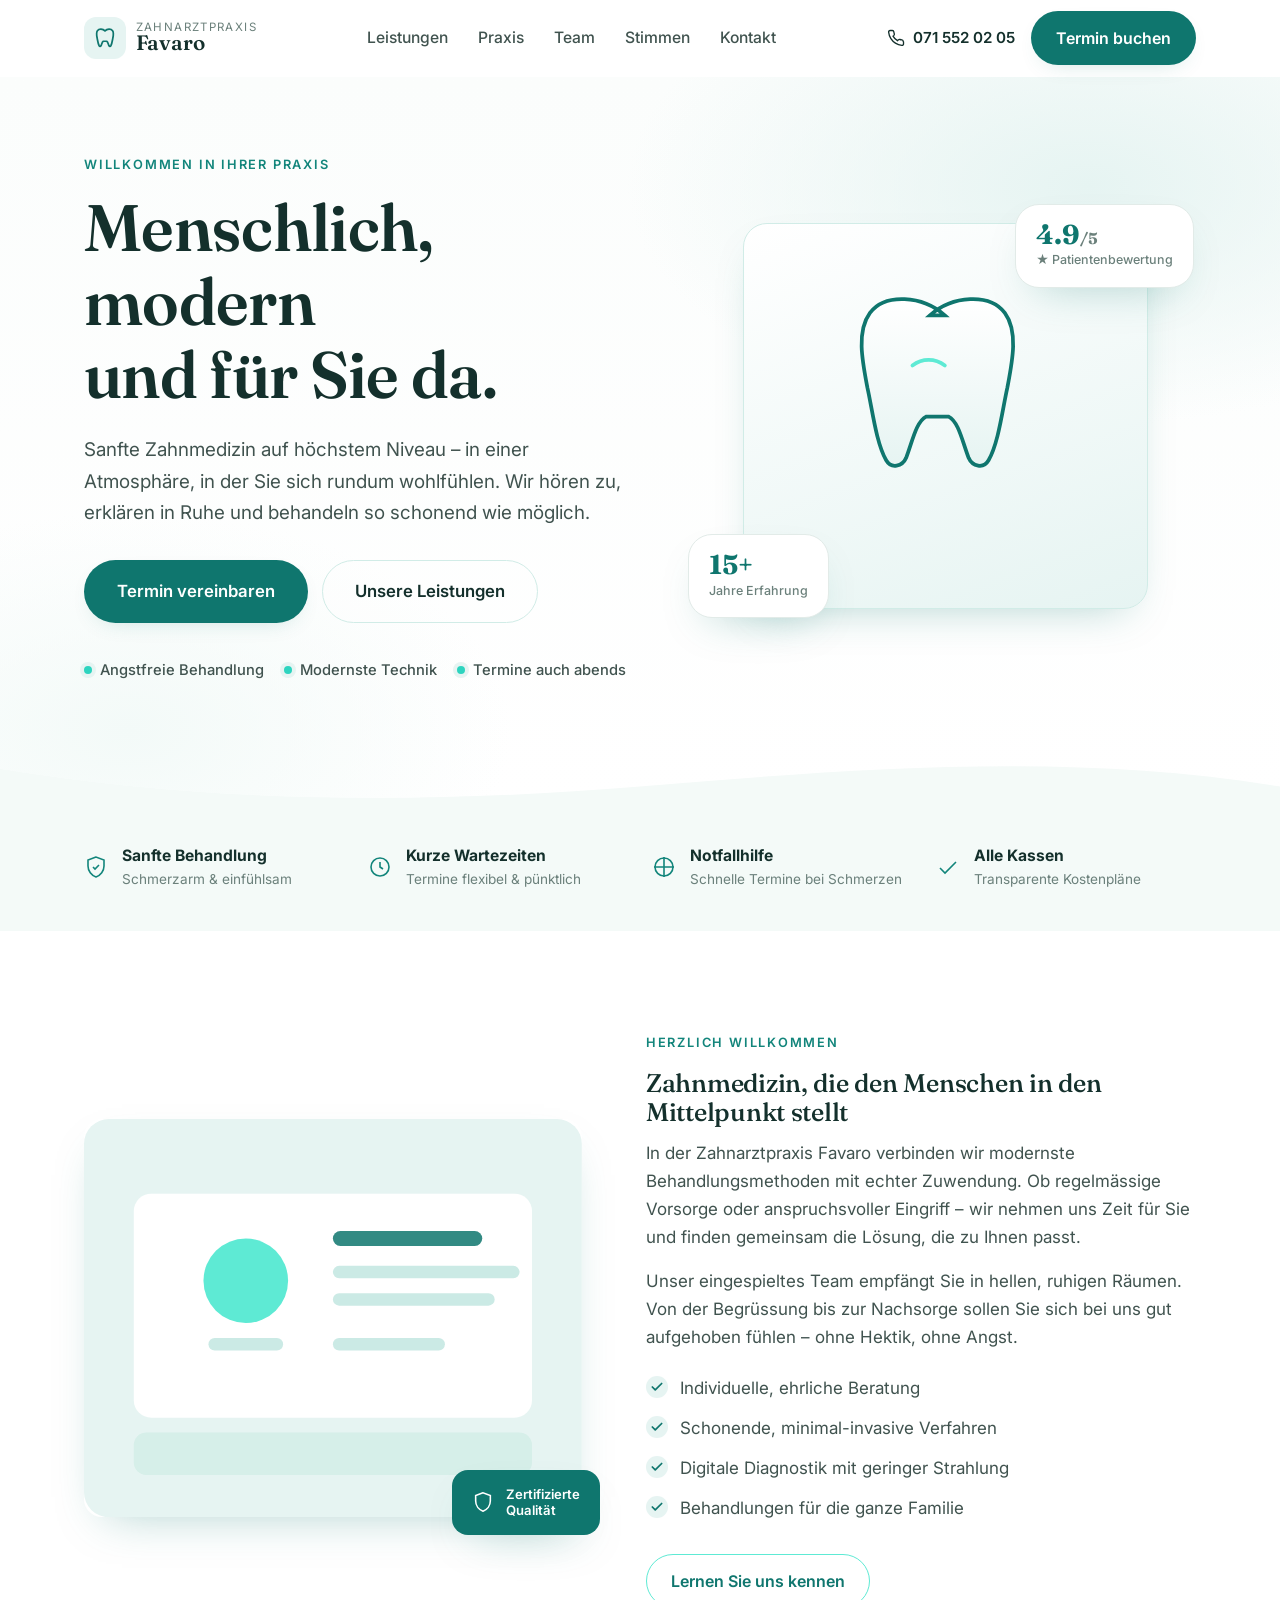
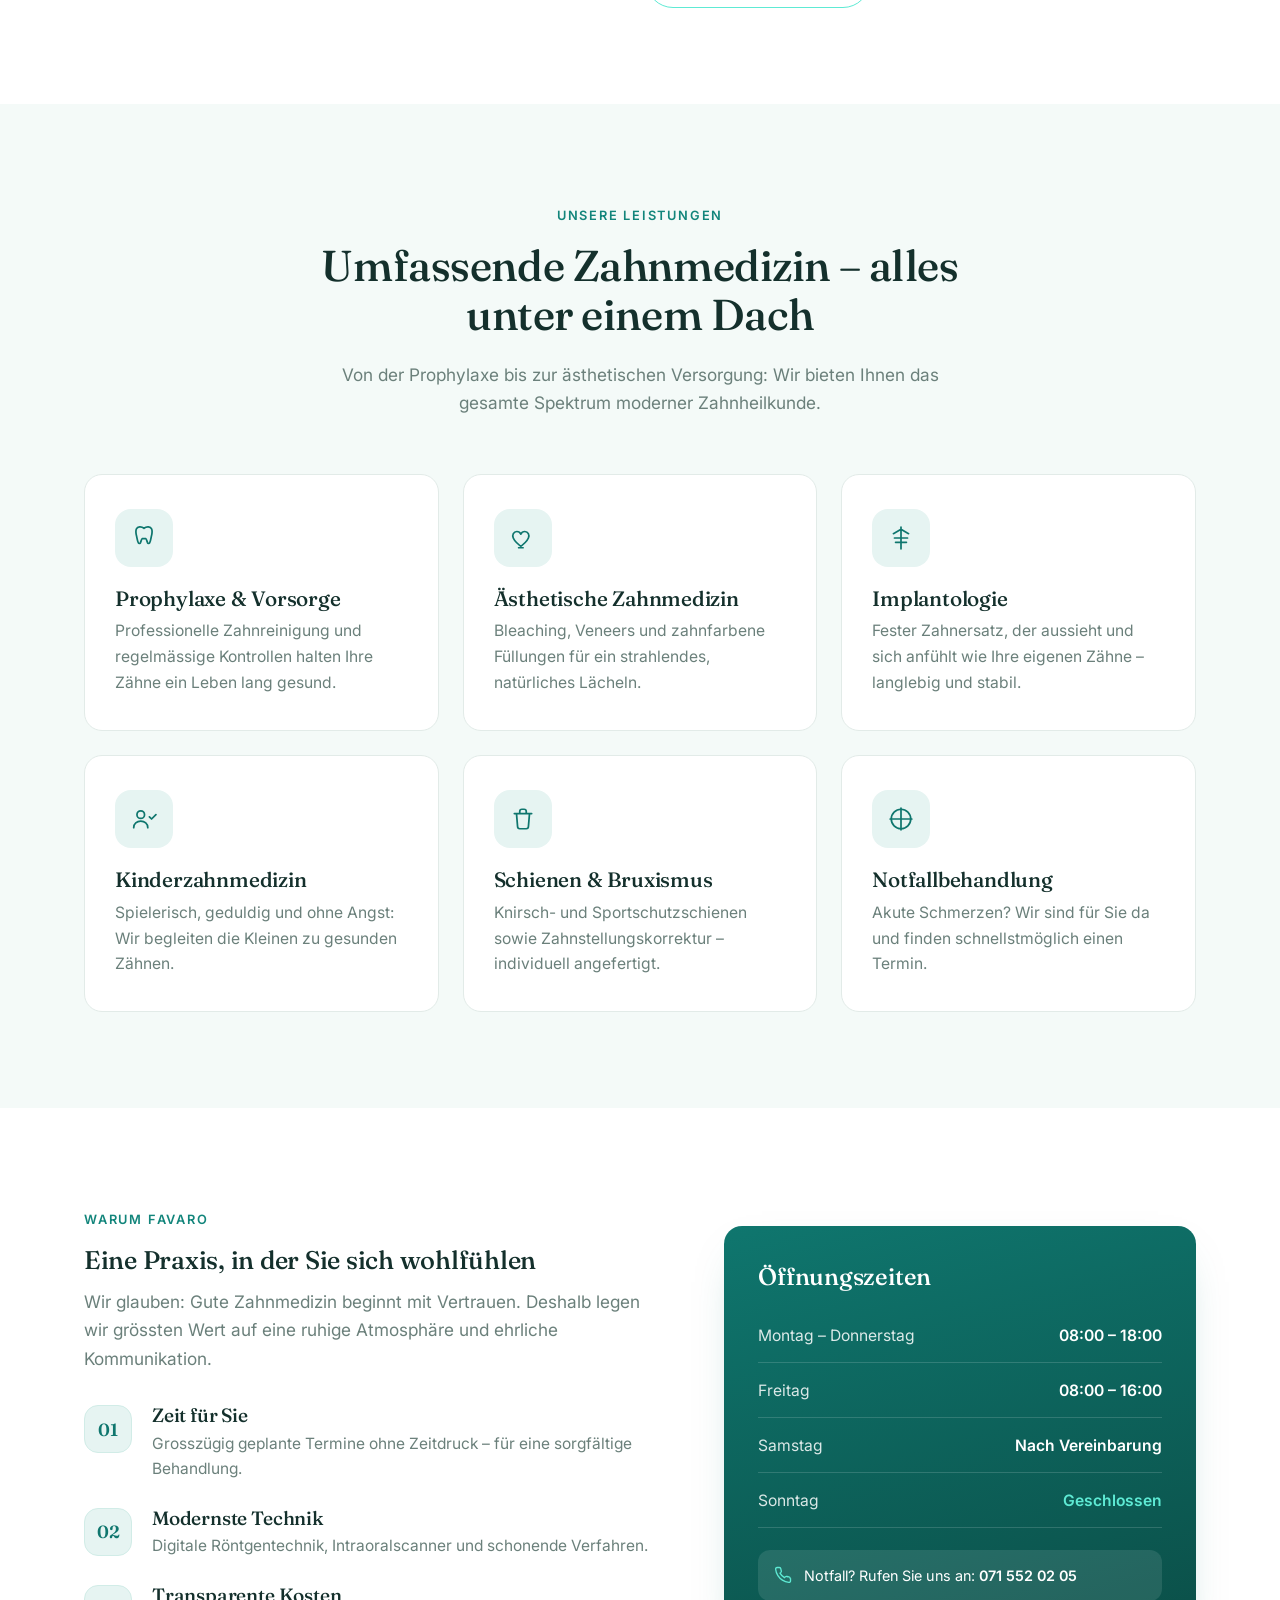
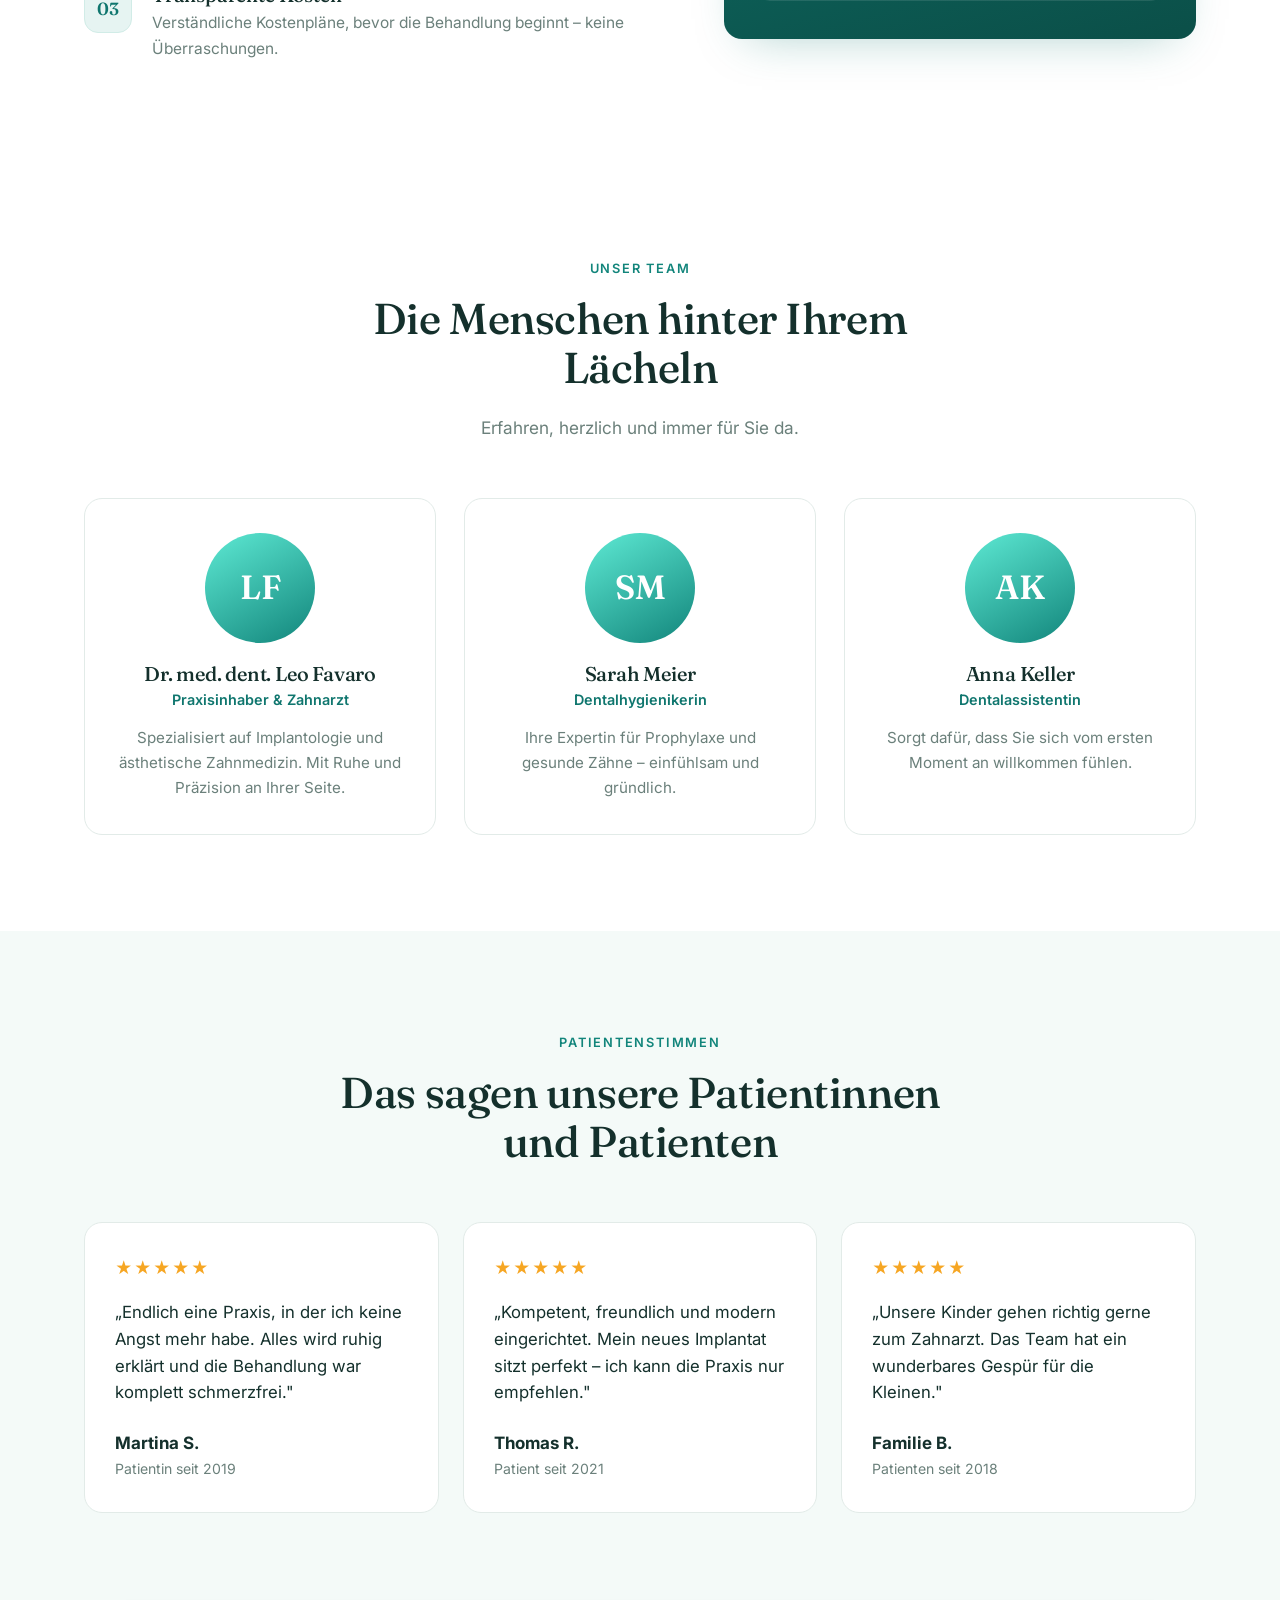
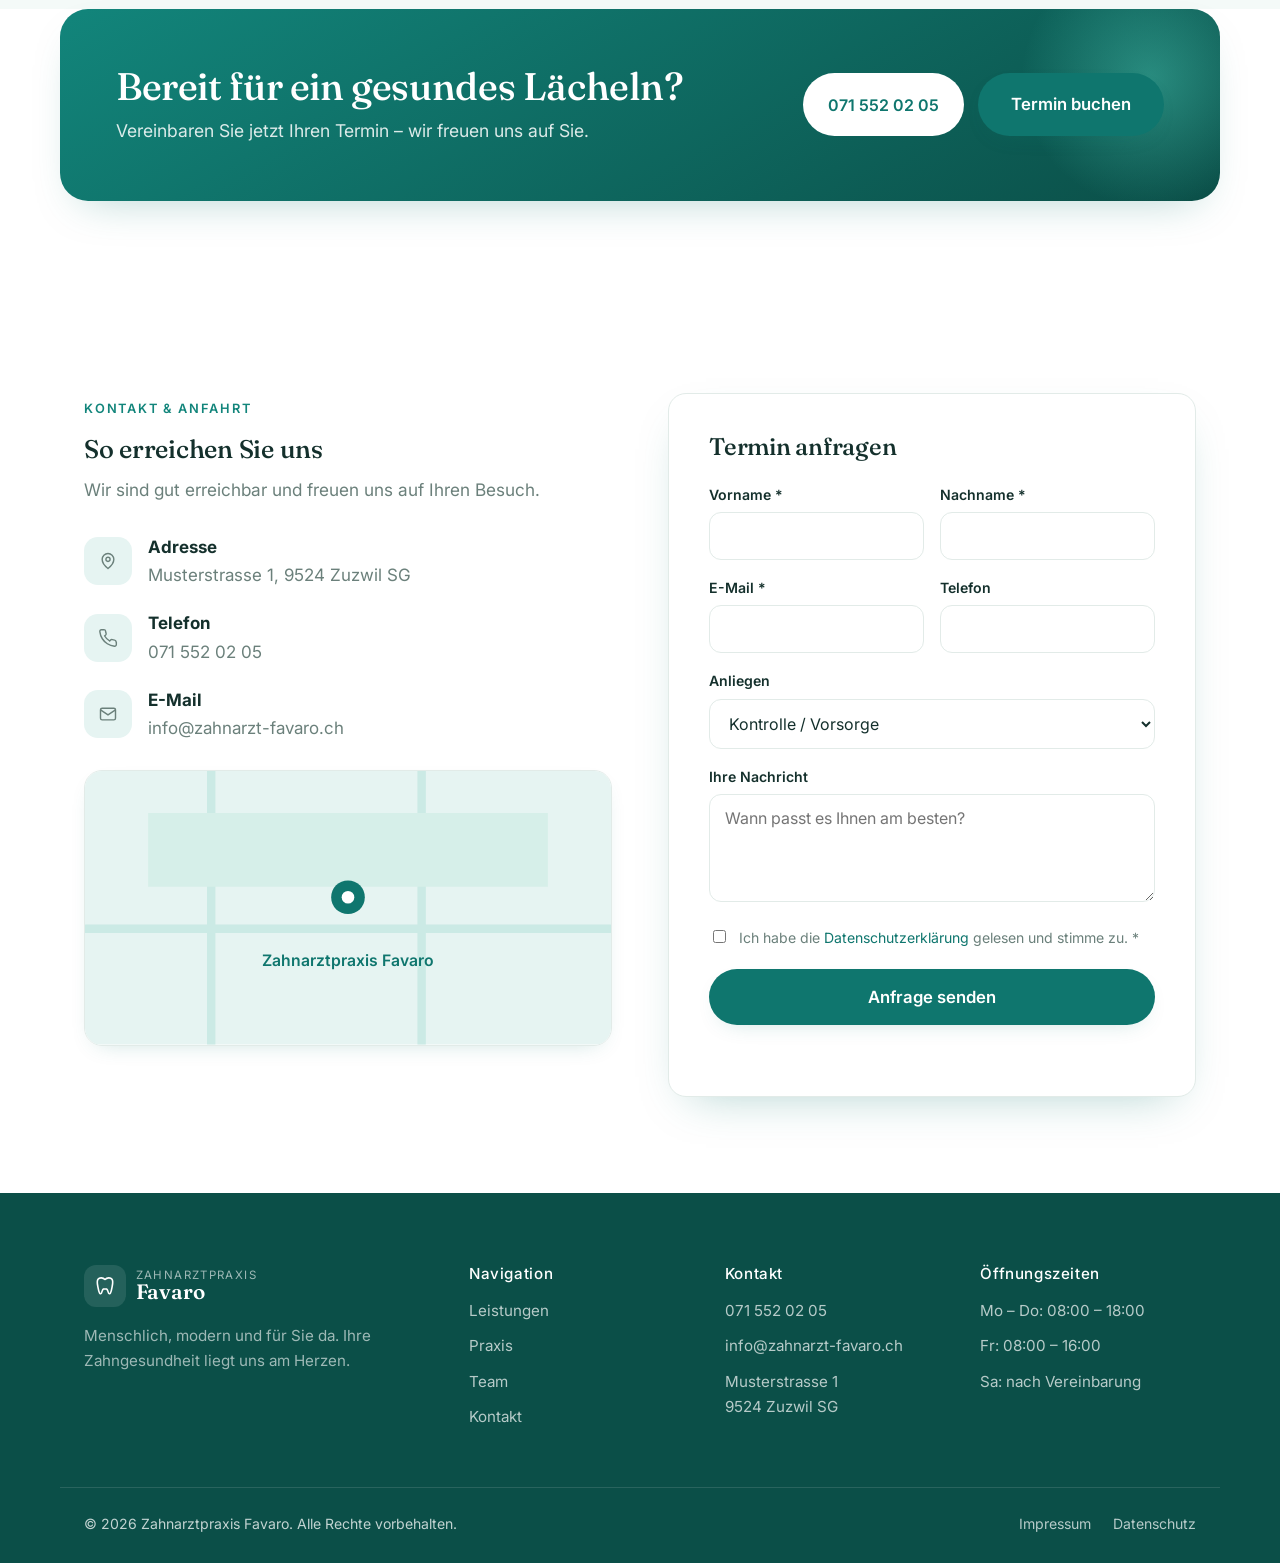
==== index.html @ a20911d4 "Add modern responsive dental practice website One-page site for Zahnarztpraxis Favaro with hero, ser" ====
<!DOCTYPE html>
<html lang="de">
<head>
  <meta charset="UTF-8" />
  <meta name="viewport" content="width=device-width, initial-scale=1.0" />
  <title>Zahnarztpraxis Favaro – Menschlich, modern, für Sie da</title>
  <meta name="description" content="Zahnarztpraxis Favaro: Sanfte Zahnmedizin auf höchstem Niveau. Prophylaxe, Ästhetik, Implantologie, Kinderzahnmedizin und Notfallversorgung in angenehmer Atmosphäre." />
  <meta name="theme-color" content="#0f766e" />

  <!-- Open Graph -->
  <meta property="og:title" content="Zahnarztpraxis Favaro" />
  <meta property="og:description" content="Menschlich, modern und für Sie da – Ihre Zahnarztpraxis." />
  <meta property="og:type" content="website" />

  <link rel="preconnect" href="https://fonts.googleapis.com" />
  <link rel="preconnect" href="https://fonts.gstatic.com" crossorigin />
  <link href="https://fonts.googleapis.com/css2?family=Fraunces:opsz,wght@9..144,400;9..144,500;9..144,600&family=Inter:wght@400;500;600;700&display=swap" rel="stylesheet" />

  <link rel="stylesheet" href="css/styles.css" />
  <link rel="icon" href="data:image/svg+xml,%3Csvg xmlns='http://www.w3.org/2000/svg' viewBox='0 0 32 32'%3E%3Ctext y='26' font-size='26'%3E%F0%9F%A6%B7%3C/text%3E%3C/svg%3E" />
</head>
<body>
  <!-- ===================== HEADER ===================== -->
  <header class="site-header" id="top">
    <div class="container header-inner">
      <a href="#top" class="logo" aria-label="Zahnarztpraxis Favaro Startseite">
        <span class="logo-mark" aria-hidden="true">
          <svg viewBox="0 0 24 24" width="26" height="26" fill="none" stroke="currentColor" stroke-width="1.6" stroke-linecap="round" stroke-linejoin="round">
            <path d="M12 5.5c-2-2-5.5-2.2-7-.2-1.3 1.8-.7 4.6-.2 7 .4 2 .8 5.2 1.8 6.9.5.8 1.5.6 1.9-.3.6-1.5.9-3.4 1.9-3.9h3.2c1 .5 1.3 2.4 1.9 3.9.4.9 1.4 1.1 1.9.3 1-1.7 1.4-4.9 1.8-6.9.5-2.4 1.1-5.2-.2-7-1.5-2-5-1.8-7 .2Z"/>
          </svg>
        </span>
        <span class="logo-text">Zahnarztpraxis<strong>Favaro</strong></span>
      </a>

      <nav class="main-nav" id="main-nav" aria-label="Hauptnavigation">
        <a href="#leistungen">Leistungen</a>
        <a href="#praxis">Praxis</a>
        <a href="#team">Team</a>
        <a href="#stimmen">Stimmen</a>
        <a href="#kontakt">Kontakt</a>
      </nav>

      <div class="header-cta">
        <a href="tel:+41715520205" class="phone-link" aria-label="Anrufen">
          <svg viewBox="0 0 24 24" width="18" height="18" fill="none" stroke="currentColor" stroke-width="1.8" stroke-linecap="round" stroke-linejoin="round"><path d="M22 16.9v3a2 2 0 0 1-2.2 2 19.8 19.8 0 0 1-8.6-3 19.5 19.5 0 0 1-6-6 19.8 19.8 0 0 1-3-8.6A2 2 0 0 1 4.1 2h3a2 2 0 0 1 2 1.7c.1.9.3 1.8.6 2.7a2 2 0 0 1-.5 2.1L8 9.6a16 16 0 0 0 6 6l1.1-1.1a2 2 0 0 1 2.1-.5c.9.3 1.8.5 2.7.6a2 2 0 0 1 1.7 2Z"/></svg>
          <span>071 552 02 05</span>
        </a>
        <a href="#kontakt" class="btn btn-primary">Termin buchen</a>
      </div>

      <button class="nav-toggle" id="nav-toggle" aria-label="Menü öffnen" aria-expanded="false" aria-controls="main-nav">
        <span></span><span></span><span></span>
      </button>
    </div>
  </header>

  <main>
    <!-- ===================== HERO ===================== -->
    <section class="hero">
      <div class="hero-bg" aria-hidden="true"></div>
      <div class="container hero-inner">
        <div class="hero-content">
          <span class="eyebrow">Willkommen in Ihrer Praxis</span>
          <h1>Menschlich, modern<br />und für Sie&nbsp;da.</h1>
          <p class="hero-lead">
            Sanfte Zahnmedizin auf höchstem Niveau – in einer Atmosphäre, in der
            Sie sich rundum wohlfühlen. Wir hören zu, erklären in Ruhe und
            behandeln so schonend wie möglich.
          </p>
          <div class="hero-actions">
            <a href="#kontakt" class="btn btn-primary btn-lg">Termin vereinbaren</a>
            <a href="#leistungen" class="btn btn-ghost btn-lg">Unsere Leistungen</a>
          </div>
          <ul class="hero-badges">
            <li><span class="dot"></span> Angstfreie Behandlung</li>
            <li><span class="dot"></span> Modernste Technik</li>
            <li><span class="dot"></span> Termine auch abends</li>
          </ul>
        </div>

        <div class="hero-visual" aria-hidden="true">
          <div class="hero-card hero-card-main">
            <div class="tooth-illustration">
              <svg viewBox="0 0 200 220" width="100%" height="100%">
                <defs>
                  <linearGradient id="toothGrad" x1="0" y1="0" x2="0" y2="1">
                    <stop offset="0%" stop-color="#ffffff"/>
                    <stop offset="100%" stop-color="#e6f4f2"/>
                  </linearGradient>
                </defs>
                <path fill="url(#toothGrad)" stroke="#0f766e" stroke-width="3" d="M100 30c-18-16-48-18-60-2-11 15-6 39-2 60 4 18 7 44 15 58 4 7 13 5 16-2 5-13 8-29 16-33h18c8 4 11 20 16 33 3 7 12 9 16 2 8-14 11-40 15-58 4-21 9-45-2-60-12-16-42-14-60 2Z"/>
                <path fill="none" stroke="#5eead4" stroke-width="3" stroke-linecap="round" d="M74 70c8-6 18-6 26 0"/>
              </svg>
            </div>
          </div>
          <div class="hero-card hero-stat hero-stat-1">
            <strong>4.9<span>/5</span></strong>
            <span class="hero-stat-label">★ Patientenbewertung</span>
          </div>
          <div class="hero-card hero-stat hero-stat-2">
            <strong>15+</strong>
            <span class="hero-stat-label">Jahre Erfahrung</span>
          </div>
        </div>
      </div>
      <div class="hero-wave" aria-hidden="true">
        <svg viewBox="0 0 1440 80" preserveAspectRatio="none"><path d="M0 40c240 40 480 40 720 20s480-40 720 0v40H0Z"/></svg>
      </div>
    </section>

    <!-- ===================== TRUST STRIP ===================== -->
    <section class="trust-strip" aria-label="Auf einen Blick">
      <div class="container trust-grid">
        <div class="trust-item">
          <svg viewBox="0 0 24 24" width="24" height="24" fill="none" stroke="currentColor" stroke-width="1.6"><path d="M12 2 4 5v6c0 5 3.4 9.4 8 11 4.6-1.6 8-6 8-11V5l-8-3Z"/><path d="m9 12 2 2 4-4"/></svg>
          <div><strong>Sanfte Behandlung</strong><span>Schmerzarm & einfühlsam</span></div>
        </div>
        <div class="trust-item">
          <svg viewBox="0 0 24 24" width="24" height="24" fill="none" stroke="currentColor" stroke-width="1.6"><circle cx="12" cy="12" r="9"/><path d="M12 7v5l3 2"/></svg>
          <div><strong>Kurze Wartezeiten</strong><span>Termine flexibel & pünktlich</span></div>
        </div>
        <div class="trust-item">
          <svg viewBox="0 0 24 24" width="24" height="24" fill="none" stroke="currentColor" stroke-width="1.6"><path d="M12 2v20M2 12h20"/><circle cx="12" cy="12" r="9"/></svg>
          <div><strong>Notfallhilfe</strong><span>Schnelle Termine bei Schmerzen</span></div>
        </div>
        <div class="trust-item">
          <svg viewBox="0 0 24 24" width="24" height="24" fill="none" stroke="currentColor" stroke-width="1.6"><path d="M20 7 9 18l-5-5"/></svg>
          <div><strong>Alle Kassen</strong><span>Transparente Kostenpläne</span></div>
        </div>
      </div>
    </section>

    <!-- ===================== ÜBER / WILLKOMMEN ===================== -->
    <section class="section about" id="ueber">
      <div class="container about-grid">
        <div class="about-visual reveal">
          <div class="about-photo">
            <svg viewBox="0 0 400 320" width="100%" height="100%" role="img" aria-label="Illustration Praxisraum">
              <rect width="400" height="320" rx="20" fill="#e6f4f2"/>
              <rect x="40" y="60" width="320" height="180" rx="14" fill="#ffffff"/>
              <circle cx="130" cy="130" r="34" fill="#5eead4"/>
              <rect x="100" y="176" width="60" height="10" rx="5" fill="#cbeae5"/>
              <rect x="200" y="90" width="120" height="12" rx="6" fill="#0f766e" opacity=".85"/>
              <rect x="200" y="118" width="150" height="10" rx="5" fill="#cbeae5"/>
              <rect x="200" y="140" width="130" height="10" rx="5" fill="#cbeae5"/>
              <rect x="200" y="176" width="90" height="10" rx="5" fill="#cbeae5"/>
              <rect x="40" y="252" width="320" height="34" rx="10" fill="#d6efe9"/>
            </svg>
          </div>
          <div class="about-badge">
            <svg viewBox="0 0 24 24" width="22" height="22" fill="none" stroke="currentColor" stroke-width="1.7"><path d="M12 2 4 5v6c0 5 3.4 9.4 8 11 4.6-1.6 8-6 8-11V5l-8-3Z"/></svg>
            <span>Zertifizierte<br />Qualität</span>
          </div>
        </div>
        <div class="about-text reveal">
          <span class="eyebrow">Herzlich willkommen</span>
          <h2>Zahnmedizin, die den Menschen in den Mittelpunkt stellt</h2>
          <p>
            In der Zahnarztpraxis Favaro verbinden wir modernste Behandlungsmethoden
            mit echter Zuwendung. Ob regelmässige Vorsorge oder anspruchsvoller
            Eingriff – wir nehmen uns Zeit für Sie und finden gemeinsam die
            Lösung, die zu Ihnen passt.
          </p>
          <p>
            Unser eingespieltes Team empfängt Sie in hellen, ruhigen Räumen. Von
            der Begrüssung bis zur Nachsorge sollen Sie sich bei uns gut
            aufgehoben fühlen – ohne Hektik, ohne Angst.
          </p>
          <ul class="check-list">
            <li>Individuelle, ehrliche Beratung</li>
            <li>Schonende, minimal-invasive Verfahren</li>
            <li>Digitale Diagnostik mit geringer Strahlung</li>
            <li>Behandlungen für die ganze Familie</li>
          </ul>
          <a href="#team" class="btn btn-outline">Lernen Sie uns kennen</a>
        </div>
      </div>
    </section>

    <!-- ===================== LEISTUNGEN ===================== -->
    <section class="section services" id="leistungen">
      <div class="container">
        <div class="section-head reveal">
          <span class="eyebrow">Unsere Leistungen</span>
          <h2>Umfassende Zahnmedizin – alles unter einem Dach</h2>
          <p class="section-sub">
            Von der Prophylaxe bis zur ästhetischen Versorgung: Wir bieten Ihnen
            das gesamte Spektrum moderner Zahnheilkunde.
          </p>
        </div>

        <div class="services-grid">
          <article class="service-card reveal">
            <span class="service-icon">
              <svg viewBox="0 0 24 24" width="26" height="26" fill="none" stroke="currentColor" stroke-width="1.6" stroke-linecap="round" stroke-linejoin="round"><path d="M12 3c-2.5-2-6-1.5-7 .5-1 2-.3 5 .2 7 .4 1.8.8 4.6 1.6 6 .5.9 1.6.6 2-.3.6-1.6.9-3.4 1.7-3.7h3c.8.3 1.1 2.1 1.7 3.7.4.9 1.5 1.2 2 .3.8-1.4 1.2-4.2 1.6-6 .5-2 1.2-5 .2-7-1-2-4.5-2.5-7-.5Z"/></svg>
            </span>
            <h3>Prophylaxe & Vorsorge</h3>
            <p>Professionelle Zahnreinigung und regelmässige Kontrollen halten Ihre Zähne ein Leben lang gesund.</p>
          </article>

          <article class="service-card reveal">
            <span class="service-icon">
              <svg viewBox="0 0 24 24" width="26" height="26" fill="none" stroke="currentColor" stroke-width="1.6" stroke-linecap="round" stroke-linejoin="round"><path d="M12 21s-7-4.5-9-9c-1.2-2.7.3-6 3.3-6 2 0 3.2 1.3 3.7 2.5.5-1.2 1.7-2.5 3.7-2.5 3 0 4.5 3.3 3.3 6-2 4.5-9 9-9 9Z"/></svg>
            </span>
            <h3>Ästhetische Zahnmedizin</h3>
            <p>Bleaching, Veneers und zahnfarbene Füllungen für ein strahlendes, natürliches Lächeln.</p>
          </article>

          <article class="service-card reveal">
            <span class="service-icon">
              <svg viewBox="0 0 24 24" width="26" height="26" fill="none" stroke="currentColor" stroke-width="1.6" stroke-linecap="round" stroke-linejoin="round"><path d="M12 2v20M5 8l7-4 7 4M6 12h12M7 16h10"/></svg>
            </span>
            <h3>Implantologie</h3>
            <p>Fester Zahnersatz, der aussieht und sich anfühlt wie Ihre eigenen Zähne – langlebig und stabil.</p>
          </article>

          <article class="service-card reveal">
            <span class="service-icon">
              <svg viewBox="0 0 24 24" width="26" height="26" fill="none" stroke="currentColor" stroke-width="1.6" stroke-linecap="round" stroke-linejoin="round"><circle cx="9" cy="8" r="3.5"/><path d="M2.5 20c0-3.6 2.9-6 6.5-6s6.5 2.4 6.5 6M17 10l2 2 4-4"/></svg>
            </span>
            <h3>Kinderzahnmedizin</h3>
            <p>Spielerisch, geduldig und ohne Angst: Wir begleiten die Kleinen zu gesunden Zähnen.</p>
          </article>

          <article class="service-card reveal">
            <span class="service-icon">
              <svg viewBox="0 0 24 24" width="26" height="26" fill="none" stroke="currentColor" stroke-width="1.6" stroke-linecap="round" stroke-linejoin="round"><path d="M4 7h16M6 7l1 12a2 2 0 0 0 2 2h6a2 2 0 0 0 2-2l1-12M9 7V5a2 2 0 0 1 2-2h2a2 2 0 0 1 2 2v2"/></svg>
            </span>
            <h3>Schienen & Bruxismus</h3>
            <p>Knirsch- und Sportschutzschienen sowie Zahnstellungskorrektur – individuell angefertigt.</p>
          </article>

          <article class="service-card reveal">
            <span class="service-icon">
              <svg viewBox="0 0 24 24" width="26" height="26" fill="none" stroke="currentColor" stroke-width="1.6" stroke-linecap="round" stroke-linejoin="round"><path d="M12 2v20M2 12h20"/><circle cx="12" cy="12" r="9"/></svg>
            </span>
            <h3>Notfallbehandlung</h3>
            <p>Akute Schmerzen? Wir sind für Sie da und finden schnellstmöglich einen Termin.</p>
          </article>
        </div>
      </div>
    </section>

    <!-- ===================== PRAXIS / WARUM WIR ===================== -->
    <section class="section why" id="praxis">
      <div class="container why-grid">
        <div class="why-text reveal">
          <span class="eyebrow">Warum Favaro</span>
          <h2>Eine Praxis, in der Sie sich wohlfühlen</h2>
          <p class="section-sub">
            Wir glauben: Gute Zahnmedizin beginnt mit Vertrauen. Deshalb legen wir
            grössten Wert auf eine ruhige Atmosphäre und ehrliche Kommunikation.
          </p>

          <div class="feature-list">
            <div class="feature">
              <span class="feature-num">01</span>
              <div>
                <h3>Zeit für Sie</h3>
                <p>Grosszügig geplante Termine ohne Zeitdruck – für eine sorgfältige Behandlung.</p>
              </div>
            </div>
            <div class="feature">
              <span class="feature-num">02</span>
              <div>
                <h3>Modernste Technik</h3>
                <p>Digitale Röntgentechnik, Intraoralscanner und schonende Verfahren.</p>
              </div>
            </div>
            <div class="feature">
              <span class="feature-num">03</span>
              <div>
                <h3>Transparente Kosten</h3>
                <p>Verständliche Kostenpläne, bevor die Behandlung beginnt – keine Überraschungen.</p>
              </div>
            </div>
          </div>
        </div>

        <div class="why-visual reveal">
          <div class="hours-card">
            <h3>Öffnungszeiten</h3>
            <ul class="hours-list">
              <li><span>Montag – Donnerstag</span><span>08:00 – 18:00</span></li>
              <li><span>Freitag</span><span>08:00 – 16:00</span></li>
              <li><span>Samstag</span><span>Nach Vereinbarung</span></li>
              <li class="closed"><span>Sonntag</span><span>Geschlossen</span></li>
            </ul>
            <div class="hours-note">
              <svg viewBox="0 0 24 24" width="18" height="18" fill="none" stroke="currentColor" stroke-width="1.8"><path d="M22 16.9v3a2 2 0 0 1-2.2 2 19.8 19.8 0 0 1-8.6-3 19.5 19.5 0 0 1-6-6 19.8 19.8 0 0 1-3-8.6A2 2 0 0 1 4.1 2h3a2 2 0 0 1 2 1.7c.1.9.3 1.8.6 2.7a2 2 0 0 1-.5 2.1L8 9.6a16 16 0 0 0 6 6l1.1-1.1a2 2 0 0 1 2.1-.5c.9.3 1.8.5 2.7.6a2 2 0 0 1 1.7 2Z"/></svg>
              <span>Notfall? Rufen Sie uns an: <a href="tel:+41715520205">071 552 02 05</a></span>
            </div>
          </div>
        </div>
      </div>
    </section>

    <!-- ===================== TEAM ===================== -->
    <section class="section team" id="team">
      <div class="container">
        <div class="section-head reveal">
          <span class="eyebrow">Unser Team</span>
          <h2>Die Menschen hinter Ihrem Lächeln</h2>
          <p class="section-sub">Erfahren, herzlich und immer für Sie da.</p>
        </div>

        <div class="team-grid">
          <article class="team-card reveal">
            <div class="team-avatar" data-initials="LF"></div>
            <h3>Dr. med. dent. Leo Favaro</h3>
            <span class="team-role">Praxisinhaber &amp; Zahnarzt</span>
            <p>Spezialisiert auf Implantologie und ästhetische Zahnmedizin. Mit Ruhe und Präzision an Ihrer Seite.</p>
          </article>
          <article class="team-card reveal">
            <div class="team-avatar" data-initials="SM"></div>
            <h3>Sarah Meier</h3>
            <span class="team-role">Dentalhygienikerin</span>
            <p>Ihre Expertin für Prophylaxe und gesunde Zähne – einfühlsam und gründlich.</p>
          </article>
          <article class="team-card reveal">
            <div class="team-avatar" data-initials="AK"></div>
            <h3>Anna Keller</h3>
            <span class="team-role">Dentalassistentin</span>
            <p>Sorgt dafür, dass Sie sich vom ersten Moment an willkommen fühlen.</p>
          </article>
        </div>
      </div>
    </section>

    <!-- ===================== TESTIMONIALS ===================== -->
    <section class="section testimonials" id="stimmen">
      <div class="container">
        <div class="section-head reveal">
          <span class="eyebrow">Patientenstimmen</span>
          <h2>Das sagen unsere Patientinnen und Patienten</h2>
        </div>

        <div class="testimonial-grid">
          <figure class="testimonial reveal">
            <div class="stars" aria-label="5 von 5 Sternen">★★★★★</div>
            <blockquote>„Endlich eine Praxis, in der ich keine Angst mehr habe. Alles wird ruhig erklärt und die Behandlung war komplett schmerzfrei."</blockquote>
            <figcaption><strong>Martina S.</strong><span>Patientin seit 2019</span></figcaption>
          </figure>
          <figure class="testimonial reveal">
            <div class="stars" aria-label="5 von 5 Sternen">★★★★★</div>
            <blockquote>„Kompetent, freundlich und modern eingerichtet. Mein neues Implantat sitzt perfekt – ich kann die Praxis nur empfehlen."</blockquote>
            <figcaption><strong>Thomas R.</strong><span>Patient seit 2021</span></figcaption>
          </figure>
          <figure class="testimonial reveal">
            <div class="stars" aria-label="5 von 5 Sternen">★★★★★</div>
            <blockquote>„Unsere Kinder gehen richtig gerne zum Zahnarzt. Das Team hat ein wunderbares Gespür für die Kleinen."</blockquote>
            <figcaption><strong>Familie B.</strong><span>Patienten seit 2018</span></figcaption>
          </figure>
        </div>
      </div>
    </section>

    <!-- ===================== CTA BANNER ===================== -->
    <section class="cta-banner">
      <div class="container cta-inner reveal">
        <div>
          <h2>Bereit für ein gesundes Lächeln?</h2>
          <p>Vereinbaren Sie jetzt Ihren Termin – wir freuen uns auf Sie.</p>
        </div>
        <div class="cta-actions">
          <a href="tel:+41715520205" class="btn btn-white">071 552 02 05</a>
          <a href="#kontakt" class="btn btn-primary btn-lg">Termin buchen</a>
        </div>
      </div>
    </section>

    <!-- ===================== KONTAKT ===================== -->
    <section class="section contact" id="kontakt">
      <div class="container contact-grid">
        <div class="contact-info reveal">
          <span class="eyebrow">Kontakt & Anfahrt</span>
          <h2>So erreichen Sie uns</h2>
          <p class="section-sub">Wir sind gut erreichbar und freuen uns auf Ihren Besuch.</p>

          <ul class="contact-list">
            <li>
              <span class="contact-ic"><svg viewBox="0 0 24 24" width="20" height="20" fill="none" stroke="currentColor" stroke-width="1.7"><path d="M12 21s-7-5.2-7-11a7 7 0 0 1 14 0c0 5.8-7 11-7 11Z"/><circle cx="12" cy="10" r="2.5"/></svg></span>
              <div><strong>Adresse</strong><span>Musterstrasse 1, 9524 Zuzwil SG</span></div>
            </li>
            <li>
              <span class="contact-ic"><svg viewBox="0 0 24 24" width="20" height="20" fill="none" stroke="currentColor" stroke-width="1.7"><path d="M22 16.9v3a2 2 0 0 1-2.2 2 19.8 19.8 0 0 1-8.6-3 19.5 19.5 0 0 1-6-6 19.8 19.8 0 0 1-3-8.6A2 2 0 0 1 4.1 2h3a2 2 0 0 1 2 1.7c.1.9.3 1.8.6 2.7a2 2 0 0 1-.5 2.1L8 9.6a16 16 0 0 0 6 6l1.1-1.1a2 2 0 0 1 2.1-.5c.9.3 1.8.5 2.7.6a2 2 0 0 1 1.7 2Z"/></svg></span>
              <div><strong>Telefon</strong><span><a href="tel:+41715520205">071 552 02 05</a></span></div>
            </li>
            <li>
              <span class="contact-ic"><svg viewBox="0 0 24 24" width="20" height="20" fill="none" stroke="currentColor" stroke-width="1.7"><rect x="3" y="5" width="18" height="14" rx="2"/><path d="m3 7 9 6 9-6"/></svg></span>
              <div><strong>E-Mail</strong><span><a href="mailto:info@zahnarzt-favaro.ch">info@zahnarzt-favaro.ch</a></span></div>
            </li>
          </ul>

          <div class="map-embed" aria-hidden="true">
            <svg viewBox="0 0 500 260" width="100%" height="100%">
              <rect width="500" height="260" fill="#e6f4f2"/>
              <path d="M0 150h500M120 0v260M320 0v260" stroke="#cbeae5" stroke-width="8"/>
              <path d="M60 40h380v70H60Z" fill="#d6efe9"/>
              <circle cx="250" cy="120" r="16" fill="#0f766e"/>
              <circle cx="250" cy="120" r="6" fill="#fff"/>
              <text x="250" y="185" text-anchor="middle" fill="#0f766e" font-family="Inter, sans-serif" font-size="15" font-weight="600">Zahnarztpraxis Favaro</text>
            </svg>
          </div>
        </div>

        <div class="contact-form-wrap reveal">
          <form class="contact-form" id="contact-form" novalidate>
            <h3>Termin anfragen</h3>
            <div class="form-row">
              <label>
                <span>Vorname *</span>
                <input type="text" name="vorname" required autocomplete="given-name" />
              </label>
              <label>
                <span>Nachname *</span>
                <input type="text" name="nachname" required autocomplete="family-name" />
              </label>
            </div>
            <div class="form-row">
              <label>
                <span>E-Mail *</span>
                <input type="email" name="email" required autocomplete="email" />
              </label>
              <label>
                <span>Telefon</span>
                <input type="tel" name="telefon" autocomplete="tel" />
              </label>
            </div>
            <label>
              <span>Anliegen</span>
              <select name="anliegen">
                <option>Kontrolle / Vorsorge</option>
                <option>Professionelle Zahnreinigung</option>
                <option>Schmerzen / Notfall</option>
                <option>Ästhetik / Bleaching</option>
                <option>Implantat / Zahnersatz</option>
                <option>Sonstiges</option>
              </select>
            </label>
            <label>
              <span>Ihre Nachricht</span>
              <textarea name="nachricht" rows="4" placeholder="Wann passt es Ihnen am besten?"></textarea>
            </label>
            <label class="checkbox">
              <input type="checkbox" name="datenschutz" required />
              <span>Ich habe die <a href="#datenschutz">Datenschutzerklärung</a> gelesen und stimme zu. *</span>
            </label>
            <button type="submit" class="btn btn-primary btn-lg btn-block">Anfrage senden</button>
            <p class="form-status" id="form-status" role="status" aria-live="polite"></p>
          </form>
        </div>
      </div>
    </section>
  </main>

  <!-- ===================== FOOTER ===================== -->
  <footer class="site-footer" id="datenschutz">
    <div class="container footer-grid">
      <div class="footer-brand">
        <a href="#top" class="logo logo-light">
          <span class="logo-mark" aria-hidden="true">
            <svg viewBox="0 0 24 24" width="24" height="24" fill="none" stroke="currentColor" stroke-width="1.6" stroke-linecap="round" stroke-linejoin="round"><path d="M12 5.5c-2-2-5.5-2.2-7-.2-1.3 1.8-.7 4.6-.2 7 .4 2 .8 5.2 1.8 6.9.5.8 1.5.6 1.9-.3.6-1.5.9-3.4 1.9-3.9h3.2c1 .5 1.3 2.4 1.9 3.9.4.9 1.4 1.1 1.9.3 1-1.7 1.4-4.9 1.8-6.9.5-2.4 1.1-5.2-.2-7-1.5-2-5-1.8-7 .2Z"/></svg>
          </span>
          <span class="logo-text">Zahnarztpraxis<strong>Favaro</strong></span>
        </a>
        <p>Menschlich, modern und für Sie da. Ihre Zahngesundheit liegt uns am Herzen.</p>
      </div>

      <div class="footer-col">
        <h4>Navigation</h4>
        <a href="#leistungen">Leistungen</a>
        <a href="#praxis">Praxis</a>
        <a href="#team">Team</a>
        <a href="#kontakt">Kontakt</a>
      </div>

      <div class="footer-col">
        <h4>Kontakt</h4>
        <a href="tel:+41715520205">071 552 02 05</a>
        <a href="mailto:info@zahnarzt-favaro.ch">info@zahnarzt-favaro.ch</a>
        <span>Musterstrasse 1<br />9524 Zuzwil SG</span>
      </div>

      <div class="footer-col">
        <h4>Öffnungszeiten</h4>
        <span>Mo – Do: 08:00 – 18:00</span>
        <span>Fr: 08:00 – 16:00</span>
        <span>Sa: nach Vereinbarung</span>
      </div>
    </div>
    <div class="container footer-bottom">
      <span>© <span id="year"></span> Zahnarztpraxis Favaro. Alle Rechte vorbehalten.</span>
      <div class="footer-legal">
        <a href="#impressum">Impressum</a>
        <a href="#datenschutz">Datenschutz</a>
      </div>
    </div>
  </footer>

  <a href="#kontakt" class="fab" aria-label="Termin buchen">
    <svg viewBox="0 0 24 24" width="20" height="20" fill="none" stroke="currentColor" stroke-width="1.9" stroke-linecap="round" stroke-linejoin="round"><rect x="3" y="4" width="18" height="18" rx="2"/><path d="M16 2v4M8 2v4M3 10h18M12 14v4M10 16h4"/></svg>
    <span>Termin</span>
  </a>

  <script src="js/main.js"></script>
</body>
</html>
---- css/styles.css ----
/* ============================================================
   Zahnarztpraxis Favaro – Stylesheet
   Ruhige, moderne Zahnarzt-Ästhetik (Teal / Warm)
   ============================================================ */

:root {
  /* Farben */
  --teal-900: #0b4f48;
  --teal-700: #0f766e;
  --teal-600: #12857b;
  --teal-400: #2dd4bf;
  --teal-300: #5eead4;
  --teal-50:  #e6f4f2;
  --teal-100: #d1ece7;

  --sand:     #f6f3ee;
  --amber:    #f6a623;

  --ink:      #14302c;
  --body:     #40534f;
  --muted:    #6b807b;
  --line:     #e2ebe8;

  --white:    #ffffff;
  --bg:       #ffffff;
  --bg-soft:  #f4faf8;

  /* Typografie */
  --font-head: "Fraunces", Georgia, "Times New Roman", serif;
  --font-body: "Inter", system-ui, -apple-system, "Segoe UI", sans-serif;

  /* Sonstiges */
  --radius:   18px;
  --radius-sm: 12px;
  --shadow:   0 18px 45px -22px rgba(15, 118, 110, .35);
  --shadow-sm: 0 8px 24px -14px rgba(15, 118, 110, .3);
  --maxw:     1160px;
  --ease:     cubic-bezier(.4, 0, .2, 1);
}

/* ---------- Reset / Base ---------- */
* { box-sizing: border-box; }
html { scroll-behavior: smooth; -webkit-text-size-adjust: 100%; }
body {
  margin: 0;
  font-family: var(--font-body);
  color: var(--body);
  background: var(--bg);
  line-height: 1.65;
  font-size: 17px;
  -webkit-font-smoothing: antialiased;
}
img, svg { display: block; max-width: 100%; }
a { color: var(--teal-700); text-decoration: none; }
a:hover { text-decoration: underline; }
h1, h2, h3, h4 {
  font-family: var(--font-head);
  color: var(--ink);
  line-height: 1.12;
  font-weight: 500;
  margin: 0 0 .5em;
  letter-spacing: -.01em;
}
p { margin: 0 0 1rem; }
ul { margin: 0; padding: 0; list-style: none; }

.container { width: 100%; max-width: var(--maxw); margin-inline: auto; padding-inline: 24px; }

.section { padding: 96px 0; }
.eyebrow {
  display: inline-block;
  font-family: var(--font-body);
  font-weight: 600;
  font-size: .8rem;
  letter-spacing: .14em;
  text-transform: uppercase;
  color: var(--teal-600);
  margin-bottom: 1rem;
}
.section-head { max-width: 640px; margin: 0 auto 56px; text-align: center; }
.section-head h2 { font-size: clamp(1.9rem, 4vw, 2.7rem); }
.section-sub { color: var(--muted); font-size: 1.08rem; }

/* ---------- Buttons ---------- */
.btn {
  display: inline-flex; align-items: center; justify-content: center; gap: .5em;
  font-family: var(--font-body); font-weight: 600; font-size: 1rem;
  padding: .82em 1.5em; border-radius: 999px; border: 1.5px solid transparent;
  cursor: pointer; transition: transform .2s var(--ease), background .2s var(--ease), box-shadow .2s var(--ease), color .2s var(--ease);
  text-decoration: none; white-space: nowrap;
}
.btn:hover { text-decoration: none; transform: translateY(-2px); }
.btn:active { transform: translateY(0); }
.btn-lg { padding: 1em 1.9em; font-size: 1.05rem; }
.btn-block { width: 100%; }
.btn-primary { background: var(--teal-700); color: #fff; box-shadow: var(--shadow-sm); }
.btn-primary:hover { background: var(--teal-600); }
.btn-ghost { background: rgba(255,255,255,.15); color: var(--ink); border-color: var(--teal-100); }
.btn-ghost:hover { background: #fff; }
.btn-outline { background: transparent; color: var(--teal-700); border-color: var(--teal-300); }
.btn-outline:hover { background: var(--teal-50); }
.btn-white { background: #fff; color: var(--teal-700); }
.btn-white:hover { background: var(--teal-50); }

/* ---------- Header ---------- */
.site-header {
  position: sticky; top: 0; z-index: 50;
  background: rgba(255,255,255,.85);
  backdrop-filter: saturate(180%) blur(14px);
  border-bottom: 1px solid transparent;
  transition: border-color .3s, box-shadow .3s;
}
.site-header.scrolled { border-color: var(--line); box-shadow: 0 8px 30px -20px rgba(0,0,0,.25); }
.header-inner { display: flex; align-items: center; justify-content: space-between; gap: 24px; height: 76px; }

.logo { display: inline-flex; align-items: center; gap: .6rem; text-decoration: none; }
.logo:hover { text-decoration: none; }
.logo-mark {
  display: grid; place-items: center; width: 42px; height: 42px;
  background: var(--teal-50); color: var(--teal-700); border-radius: 12px;
}
.logo-text {
  display: flex; flex-direction: column; line-height: 1;
  font-family: var(--font-body); font-size: .72rem; letter-spacing: .12em;
  text-transform: uppercase; color: var(--muted);
}
.logo-text strong { font-family: var(--font-head); font-size: 1.3rem; letter-spacing: -.01em; text-transform: none; color: var(--ink); font-weight: 600; }

.main-nav { display: flex; gap: 30px; }
.main-nav a {
  color: var(--body); font-weight: 500; font-size: .98rem; text-decoration: none;
  position: relative; padding: 4px 0;
}
.main-nav a::after {
  content: ""; position: absolute; left: 0; bottom: -2px; width: 0; height: 2px;
  background: var(--teal-400); transition: width .25s var(--ease);
}
.main-nav a:hover::after { width: 100%; }

.header-cta { display: flex; align-items: center; gap: 16px; }
.phone-link { display: inline-flex; align-items: center; gap: .5rem; font-weight: 600; color: var(--ink); font-size: .95rem; text-decoration: none; }
.phone-link:hover { color: var(--teal-700); text-decoration: none; }

.nav-toggle {
  display: none; flex-direction: column; gap: 5px; width: 44px; height: 44px;
  background: var(--teal-50); border: none; border-radius: 12px; cursor: pointer;
  align-items: center; justify-content: center;
}
.nav-toggle span { width: 20px; height: 2px; background: var(--teal-700); border-radius: 2px; transition: .3s var(--ease); }
.nav-toggle[aria-expanded="true"] span:nth-child(1) { transform: translateY(7px) rotate(45deg); }
.nav-toggle[aria-expanded="true"] span:nth-child(2) { opacity: 0; }
.nav-toggle[aria-expanded="true"] span:nth-child(3) { transform: translateY(-7px) rotate(-45deg); }

/* ---------- Hero ---------- */
.hero { position: relative; overflow: hidden; padding: 72px 0 120px; }
.hero-bg {
  position: absolute; inset: 0; z-index: -1;
  background:
    radial-gradient(60% 55% at 85% 15%, var(--teal-50) 0%, transparent 60%),
    radial-gradient(50% 50% at 10% 90%, #f3faf8 0%, transparent 60%),
    linear-gradient(180deg, #fbfdfc 0%, #ffffff 100%);
}
.hero-inner { display: grid; grid-template-columns: 1.05fr .95fr; align-items: center; gap: 56px; }
.hero-content { max-width: 560px; }
.hero h1 { font-size: clamp(2.5rem, 5.5vw, 4.1rem); font-weight: 600; margin-bottom: .35em; }
.hero-lead { font-size: 1.18rem; color: var(--body); margin-bottom: 2rem; }
.hero-actions { display: flex; flex-wrap: wrap; gap: 14px; margin-bottom: 2.2rem; }
.hero-badges { display: flex; flex-wrap: wrap; gap: 20px; }
.hero-badges li { display: inline-flex; align-items: center; gap: .5rem; font-size: .92rem; font-weight: 500; color: var(--body); }
.hero-badges .dot { width: 8px; height: 8px; border-radius: 50%; background: var(--teal-400); box-shadow: 0 0 0 4px var(--teal-50); }

.hero-visual { position: relative; aspect-ratio: 1 / 1; max-width: 460px; margin-inline: auto; width: 100%; }
.hero-card { background: #fff; border-radius: 24px; box-shadow: var(--shadow); }
.hero-card-main {
  position: absolute; inset: 8% 6%; display: grid; place-items: center;
  background: linear-gradient(160deg, #ffffff 0%, var(--teal-50) 100%);
  border: 1px solid var(--teal-100);
}
.tooth-illustration { width: 62%; animation: float 6s ease-in-out infinite; }
.hero-stat { position: absolute; padding: 16px 20px; display: flex; flex-direction: column; gap: 2px; border: 1px solid var(--line); }
.hero-stat strong { font-family: var(--font-head); font-size: 1.7rem; color: var(--teal-700); line-height: 1; }
.hero-stat strong span { font-size: 1rem; color: var(--muted); }
.hero-stat-label { font-size: .78rem; color: var(--muted); font-weight: 500; }
.hero-stat-1 { top: 4%; right: -4%; animation: float 6s ease-in-out infinite .5s; }
.hero-stat-2 { bottom: 6%; left: -6%; animation: float 7s ease-in-out infinite 1s; }

@keyframes float { 0%,100% { transform: translateY(0); } 50% { transform: translateY(-10px); } }

.hero-wave { position: absolute; bottom: -1px; left: 0; width: 100%; line-height: 0; }
.hero-wave svg { width: 100%; height: 70px; fill: var(--bg-soft); }

/* ---------- Trust Strip ---------- */
.trust-strip { background: var(--bg-soft); padding: 40px 0; }
.trust-grid { display: grid; grid-template-columns: repeat(4, 1fr); gap: 24px; }
.trust-item { display: flex; align-items: center; gap: 14px; }
.trust-item svg { color: var(--teal-600); flex-shrink: 0; }
.trust-item strong { display: block; color: var(--ink); font-size: .98rem; }
.trust-item span { display: block; color: var(--muted); font-size: .85rem; }

/* ---------- About ---------- */
.about-grid { display: grid; grid-template-columns: .95fr 1.05fr; gap: 64px; align-items: center; }
.about-visual { position: relative; }
.about-photo { border-radius: var(--radius); overflow: hidden; box-shadow: var(--shadow); }
.about-badge {
  position: absolute; right: -18px; bottom: -18px;
  background: var(--teal-700); color: #fff; border-radius: 16px;
  padding: 16px 20px; display: flex; align-items: center; gap: 12px;
  box-shadow: var(--shadow); font-weight: 600; font-size: .82rem; line-height: 1.25;
}
.check-list { margin: 1.4rem 0 2rem; display: grid; gap: 12px; }
.check-list li { position: relative; padding-left: 34px; color: var(--body); }
.check-list li::before {
  content: ""; position: absolute; left: 0; top: 2px; width: 22px; height: 22px;
  border-radius: 50%; background: var(--teal-50);
  background-image: url("data:image/svg+xml,%3Csvg xmlns='http://www.w3.org/2000/svg' width='14' height='14' viewBox='0 0 24 24' fill='none' stroke='%230f766e' stroke-width='3' stroke-linecap='round' stroke-linejoin='round'%3E%3Cpath d='M20 6 9 17l-5-5'/%3E%3C/svg%3E");
  background-repeat: no-repeat; background-position: center;
}

/* ---------- Services ---------- */
.services { background: var(--bg-soft); }
.services-grid { display: grid; grid-template-columns: repeat(3, 1fr); gap: 24px; }
.service-card {
  background: #fff; border: 1px solid var(--line); border-radius: var(--radius);
  padding: 34px 30px; transition: transform .3s var(--ease), box-shadow .3s var(--ease), border-color .3s;
}
.service-card:hover { transform: translateY(-6px); box-shadow: var(--shadow); border-color: var(--teal-100); }
.service-icon {
  display: grid; place-items: center; width: 58px; height: 58px; border-radius: 16px;
  background: var(--teal-50); color: var(--teal-700); margin-bottom: 20px;
  transition: background .3s, color .3s;
}
.service-card:hover .service-icon { background: var(--teal-700); color: #fff; }
.service-card h3 { font-size: 1.3rem; margin-bottom: .4em; }
.service-card p { color: var(--muted); font-size: .98rem; margin: 0; }

/* ---------- Why / Hours ---------- */
.why-grid { display: grid; grid-template-columns: 1.1fr .9fr; gap: 64px; align-items: center; }
.feature-list { display: grid; gap: 26px; margin-top: 2rem; }
.feature { display: flex; gap: 20px; }
.feature-num {
  font-family: var(--font-head); font-size: 1.1rem; font-weight: 600; color: var(--teal-700);
  display: grid; place-items: center; width: 48px; height: 48px; flex-shrink: 0;
  border: 1.5px solid var(--teal-100); border-radius: 14px; background: var(--teal-50);
}
.feature h3 { font-size: 1.2rem; margin-bottom: .2em; }
.feature p { color: var(--muted); margin: 0; font-size: .97rem; }

.hours-card {
  background: linear-gradient(165deg, var(--teal-700) 0%, var(--teal-900) 100%);
  color: #fff; border-radius: var(--radius); padding: 38px 34px; box-shadow: var(--shadow);
}
.hours-card h3 { color: #fff; font-size: 1.5rem; margin-bottom: 1.2rem; }
.hours-list { display: grid; gap: 2px; }
.hours-list li {
  display: flex; justify-content: space-between; gap: 16px;
  padding: 13px 0; border-bottom: 1px solid rgba(255,255,255,.15); font-size: .98rem;
}
.hours-list li span:first-child { color: rgba(255,255,255,.85); }
.hours-list li span:last-child { font-weight: 600; }
.hours-list li.closed span:last-child { color: var(--teal-300); }
.hours-note {
  margin-top: 22px; display: flex; align-items: center; gap: 12px;
  background: rgba(255,255,255,.1); padding: 14px 16px; border-radius: 12px; font-size: .9rem;
}
.hours-note svg { color: var(--teal-300); flex-shrink: 0; }
.hours-note a { color: #fff; font-weight: 600; }

/* ---------- Team ---------- */
.team-grid { display: grid; grid-template-columns: repeat(3, 1fr); gap: 28px; }
.team-card {
  background: #fff; border: 1px solid var(--line); border-radius: var(--radius);
  padding: 34px 30px; text-align: center; transition: transform .3s var(--ease), box-shadow .3s var(--ease);
}
.team-card:hover { transform: translateY(-6px); box-shadow: var(--shadow); }
.team-avatar {
  width: 110px; height: 110px; border-radius: 50%; margin: 0 auto 20px;
  background: linear-gradient(150deg, var(--teal-300), var(--teal-600));
  display: grid; place-items: center; position: relative;
}
.team-avatar::after {
  content: attr(data-initials); font-family: var(--font-head); font-size: 2.1rem;
  font-weight: 600; color: #fff;
}
.team-card h3 { font-size: 1.25rem; margin-bottom: .15em; }
.team-role { display: block; color: var(--teal-700); font-weight: 600; font-size: .9rem; margin-bottom: .8rem; }
.team-card p { color: var(--muted); font-size: .95rem; margin: 0; }

/* ---------- Testimonials ---------- */
.testimonials { background: var(--bg-soft); }
.testimonial-grid { display: grid; grid-template-columns: repeat(3, 1fr); gap: 24px; }
.testimonial {
  background: #fff; border: 1px solid var(--line); border-radius: var(--radius);
  padding: 32px 30px; margin: 0; display: flex; flex-direction: column;
}
.stars { color: var(--amber); letter-spacing: 2px; font-size: 1.05rem; margin-bottom: 1rem; }
.testimonial blockquote { margin: 0 0 1.4rem; font-size: 1.05rem; color: var(--ink); line-height: 1.6; flex: 1; }
.testimonial figcaption { display: flex; flex-direction: column; }
.testimonial figcaption strong { color: var(--ink); }
.testimonial figcaption span { color: var(--muted); font-size: .88rem; }

/* ---------- CTA Banner ---------- */
.cta-banner { padding: 0 0 96px; }
.cta-inner {
  background: linear-gradient(150deg, var(--teal-600) 0%, var(--teal-900) 100%);
  border-radius: 28px; padding: 56px 56px; color: #fff;
  display: flex; align-items: center; justify-content: space-between; gap: 32px;
  flex-wrap: wrap; box-shadow: var(--shadow); position: relative; overflow: hidden;
}
.cta-inner::before {
  content: ""; position: absolute; right: -60px; top: -60px; width: 260px; height: 260px;
  background: radial-gradient(circle, rgba(94,234,212,.35), transparent 70%);
}
.cta-inner h2 { color: #fff; font-size: clamp(1.7rem, 3.5vw, 2.4rem); margin-bottom: .2em; }
.cta-inner p { color: rgba(255,255,255,.85); margin: 0; font-size: 1.1rem; }
.cta-actions { display: flex; gap: 14px; flex-wrap: wrap; position: relative; }

/* ---------- Contact ---------- */
.contact-grid { display: grid; grid-template-columns: 1fr 1fr; gap: 56px; align-items: start; }
.contact-list { display: grid; gap: 20px; margin: 1.8rem 0; }
.contact-list li { display: flex; align-items: center; gap: 16px; }
.contact-ic { display: grid; place-items: center; width: 48px; height: 48px; border-radius: 14px; background: var(--teal-50); color: var(--teal-700); flex-shrink: 0; }
.contact-list strong { display: block; color: var(--ink); }
.contact-list span { color: var(--muted); }
.contact-list a { color: var(--muted); }
.contact-list a:hover { color: var(--teal-700); }
.map-embed { border-radius: var(--radius); overflow: hidden; border: 1px solid var(--line); box-shadow: var(--shadow-sm); }

.contact-form-wrap {
  background: #fff; border: 1px solid var(--line); border-radius: var(--radius);
  padding: 40px; box-shadow: var(--shadow);
}
.contact-form h3 { font-size: 1.5rem; margin-bottom: 1.4rem; }
.form-row { display: grid; grid-template-columns: 1fr 1fr; gap: 16px; }
.contact-form label { display: block; margin-bottom: 16px; }
.contact-form label > span { display: block; font-size: .88rem; font-weight: 600; color: var(--ink); margin-bottom: 6px; }
.contact-form input, .contact-form select, .contact-form textarea {
  width: 100%; padding: 13px 15px; border: 1.5px solid var(--line); border-radius: 12px;
  font-family: var(--font-body); font-size: 1rem; color: var(--ink); background: #fff;
  transition: border-color .2s, box-shadow .2s;
}
.contact-form input:focus, .contact-form select:focus, .contact-form textarea:focus {
  outline: none; border-color: var(--teal-400); box-shadow: 0 0 0 4px var(--teal-50);
}
.contact-form textarea { resize: vertical; }
.checkbox { display: flex !important; align-items: flex-start; gap: 10px; margin-bottom: 20px !important; }
.checkbox input { width: auto; margin-top: 4px; flex-shrink: 0; }
.checkbox span { font-size: .88rem; font-weight: 400 !important; color: var(--muted) !important; margin: 0 !important; }
.form-status { margin: 14px 0 0; font-size: .92rem; font-weight: 600; min-height: 1.2em; }
.form-status.success { color: var(--teal-700); }
.form-status.error { color: #c0392b; }

/* ---------- Footer ---------- */
.site-footer { background: var(--teal-900); color: rgba(255,255,255,.75); padding: 72px 0 28px; margin-top: 0; }
.footer-grid { display: grid; grid-template-columns: 1.6fr 1fr 1fr 1fr; gap: 40px; padding-bottom: 48px; }
.logo-light .logo-mark { background: rgba(255,255,255,.1); color: #fff; }
.logo-light .logo-text { color: rgba(255,255,255,.6); }
.logo-light .logo-text strong { color: #fff; }
.footer-brand p { margin-top: 16px; max-width: 300px; font-size: .95rem; color: rgba(255,255,255,.6); }
.footer-col h4 { color: #fff; font-family: var(--font-body); font-size: .95rem; letter-spacing: .04em; margin-bottom: 16px; }
.footer-col a, .footer-col span { display: block; color: rgba(255,255,255,.7); font-size: .95rem; margin-bottom: 10px; text-decoration: none; }
.footer-col a:hover { color: var(--teal-300); text-decoration: none; }
.footer-bottom {
  display: flex; justify-content: space-between; align-items: center; gap: 16px; flex-wrap: wrap;
  padding-top: 24px; border-top: 1px solid rgba(255,255,255,.12); font-size: .88rem;
}
.footer-legal { display: flex; gap: 22px; }
.footer-legal a { color: rgba(255,255,255,.7); }
.footer-legal a:hover { color: var(--teal-300); }

/* ---------- Floating Action Button (mobil) ---------- */
.fab {
  position: fixed; right: 18px; bottom: 18px; z-index: 40; display: none;
  align-items: center; gap: 8px; background: var(--teal-700); color: #fff;
  padding: 13px 20px; border-radius: 999px; font-weight: 600; text-decoration: none;
  box-shadow: 0 12px 30px -8px rgba(15,118,110,.6);
}
.fab:hover { text-decoration: none; }

/* ---------- Scroll Reveal ---------- */
.reveal { opacity: 0; transform: translateY(28px); transition: opacity .7s var(--ease), transform .7s var(--ease); }
.reveal.visible { opacity: 1; transform: none; }
@media (prefers-reduced-motion: reduce) {
  .reveal { opacity: 1; transform: none; transition: none; }
  .tooth-illustration, .hero-stat-1, .hero-stat-2 { animation: none; }
  html { scroll-behavior: auto; }
}

/* ============================================================
   Responsive
   ============================================================ */
@media (max-width: 980px) {
  .hero-inner { grid-template-columns: 1fr; text-align: center; }
  .hero-content { max-width: 640px; margin-inline: auto; }
  .hero-actions, .hero-badges { justify-content: center; }
  .hero-visual { max-width: 380px; margin-top: 20px; }
  .about-grid, .why-grid, .contact-grid { grid-template-columns: 1fr; gap: 48px; }
  .about-visual { max-width: 480px; margin-inline: auto; }
  .trust-grid { grid-template-columns: 1fr 1fr; gap: 26px; }
  .services-grid, .team-grid, .testimonial-grid { grid-template-columns: 1fr 1fr; }
  .footer-grid { grid-template-columns: 1fr 1fr; gap: 32px; }
}

@media (max-width: 720px) {
  .section { padding: 68px 0; }
  .main-nav {
    position: fixed; inset: 76px 0 auto 0; background: #fff; flex-direction: column;
    gap: 0; padding: 12px 24px 24px; border-bottom: 1px solid var(--line);
    box-shadow: 0 20px 40px -20px rgba(0,0,0,.25);
    transform: translateY(-8px); opacity: 0; pointer-events: none; transition: .25s var(--ease);
  }
  .main-nav.open { transform: none; opacity: 1; pointer-events: auto; }
  .main-nav a { padding: 14px 0; border-bottom: 1px solid var(--line); font-size: 1.05rem; }
  .main-nav a:last-child { border-bottom: none; }
  .header-cta .btn-primary, .phone-link { display: none; }
  .nav-toggle { display: flex; }
  .services-grid, .team-grid, .testimonial-grid { grid-template-columns: 1fr; }
  .form-row { grid-template-columns: 1fr; }
  .cta-inner { padding: 40px 28px; text-align: center; justify-content: center; }
  .cta-actions { justify-content: center; }
  .contact-form-wrap { padding: 28px 22px; }
  .about-badge { right: 12px; }
  .fab { display: inline-flex; }
}

@media (max-width: 460px) {
  .trust-grid { grid-template-columns: 1fr; }
  .footer-grid { grid-template-columns: 1fr; }
  .hero h1 { font-size: 2.3rem; }
}
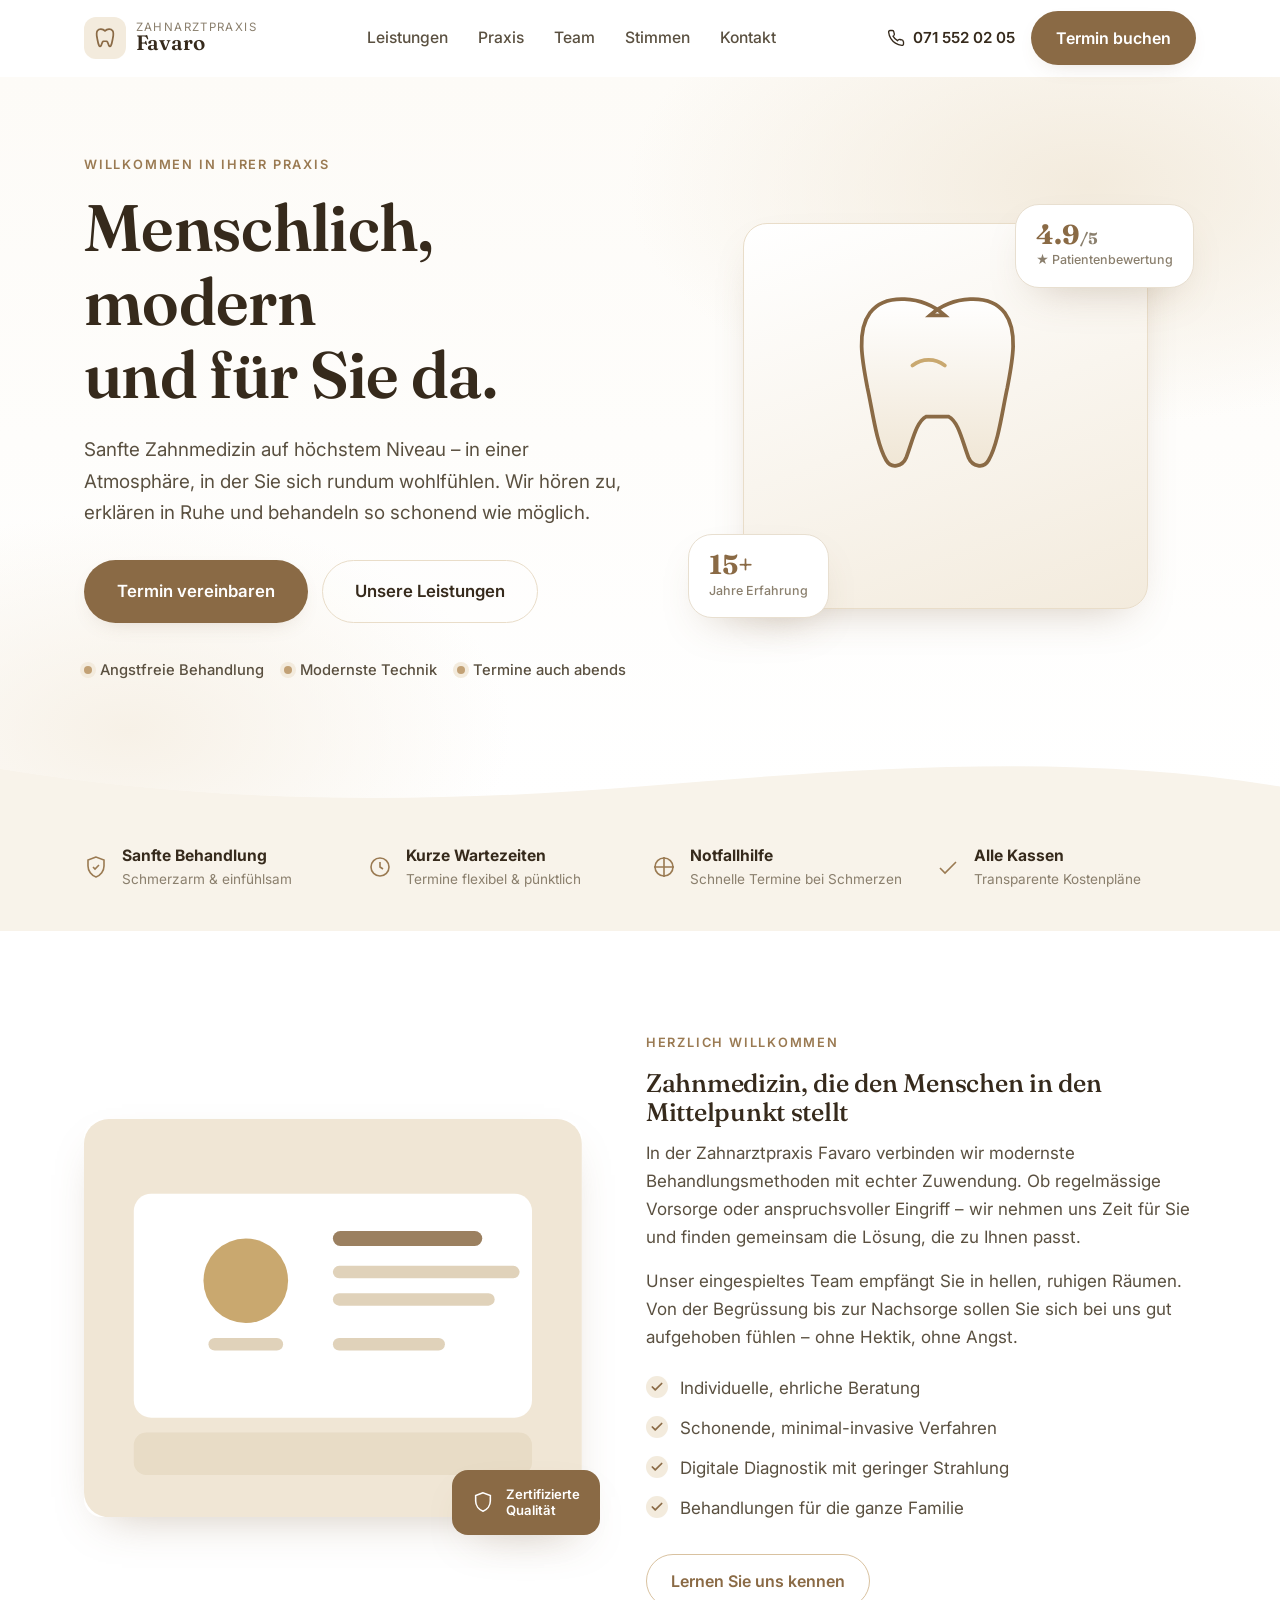
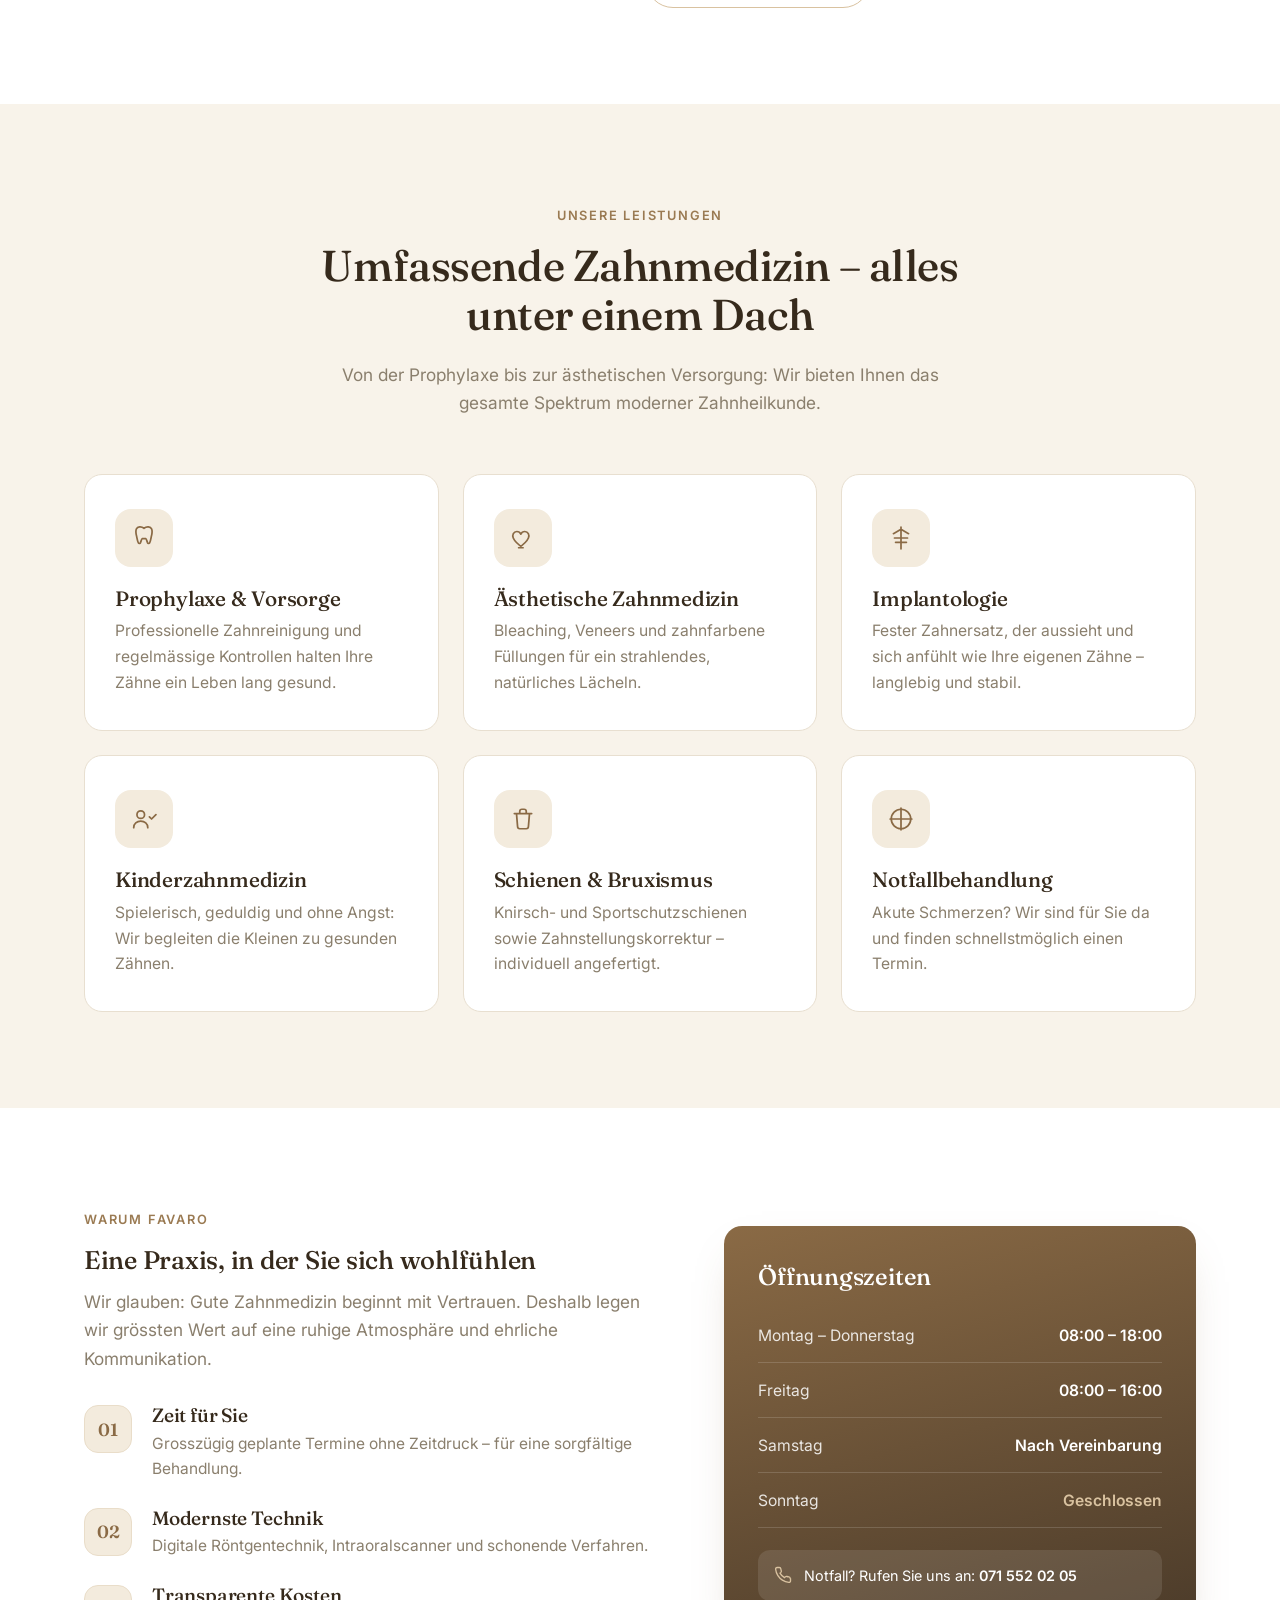
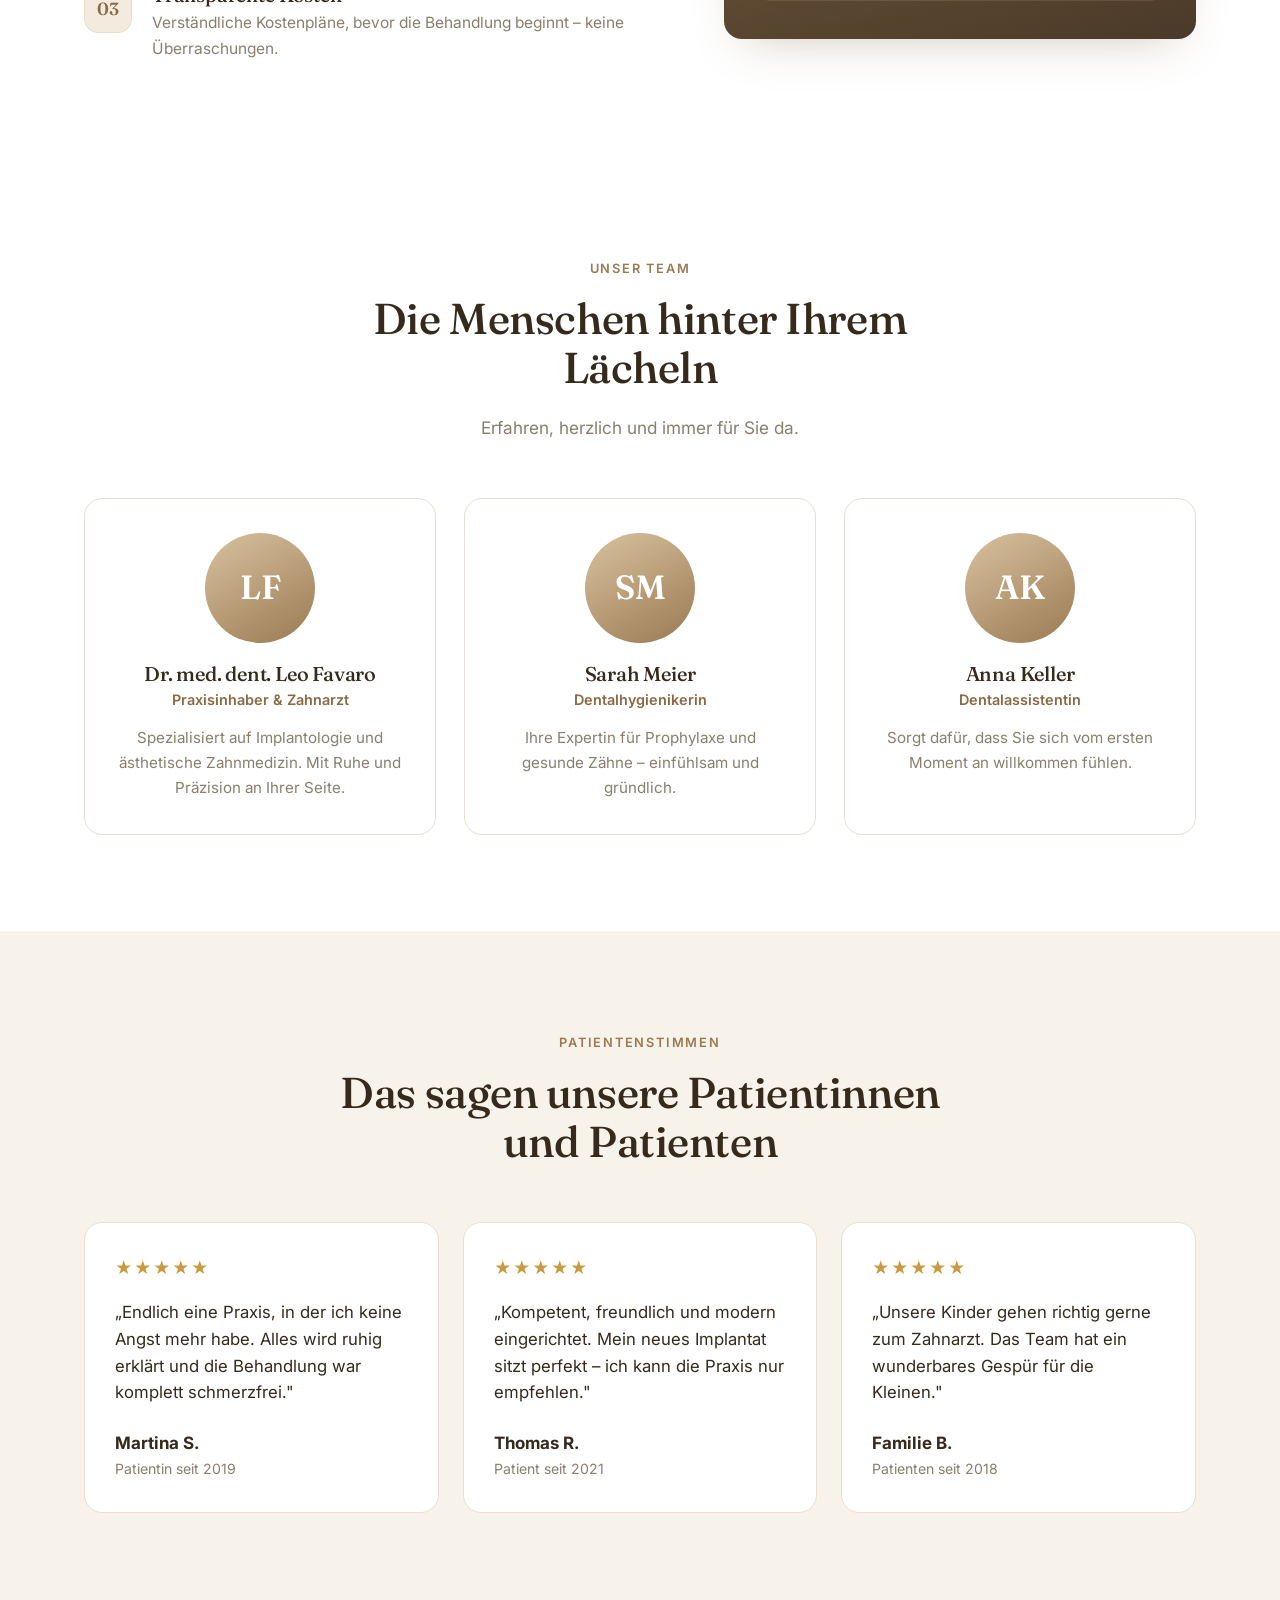
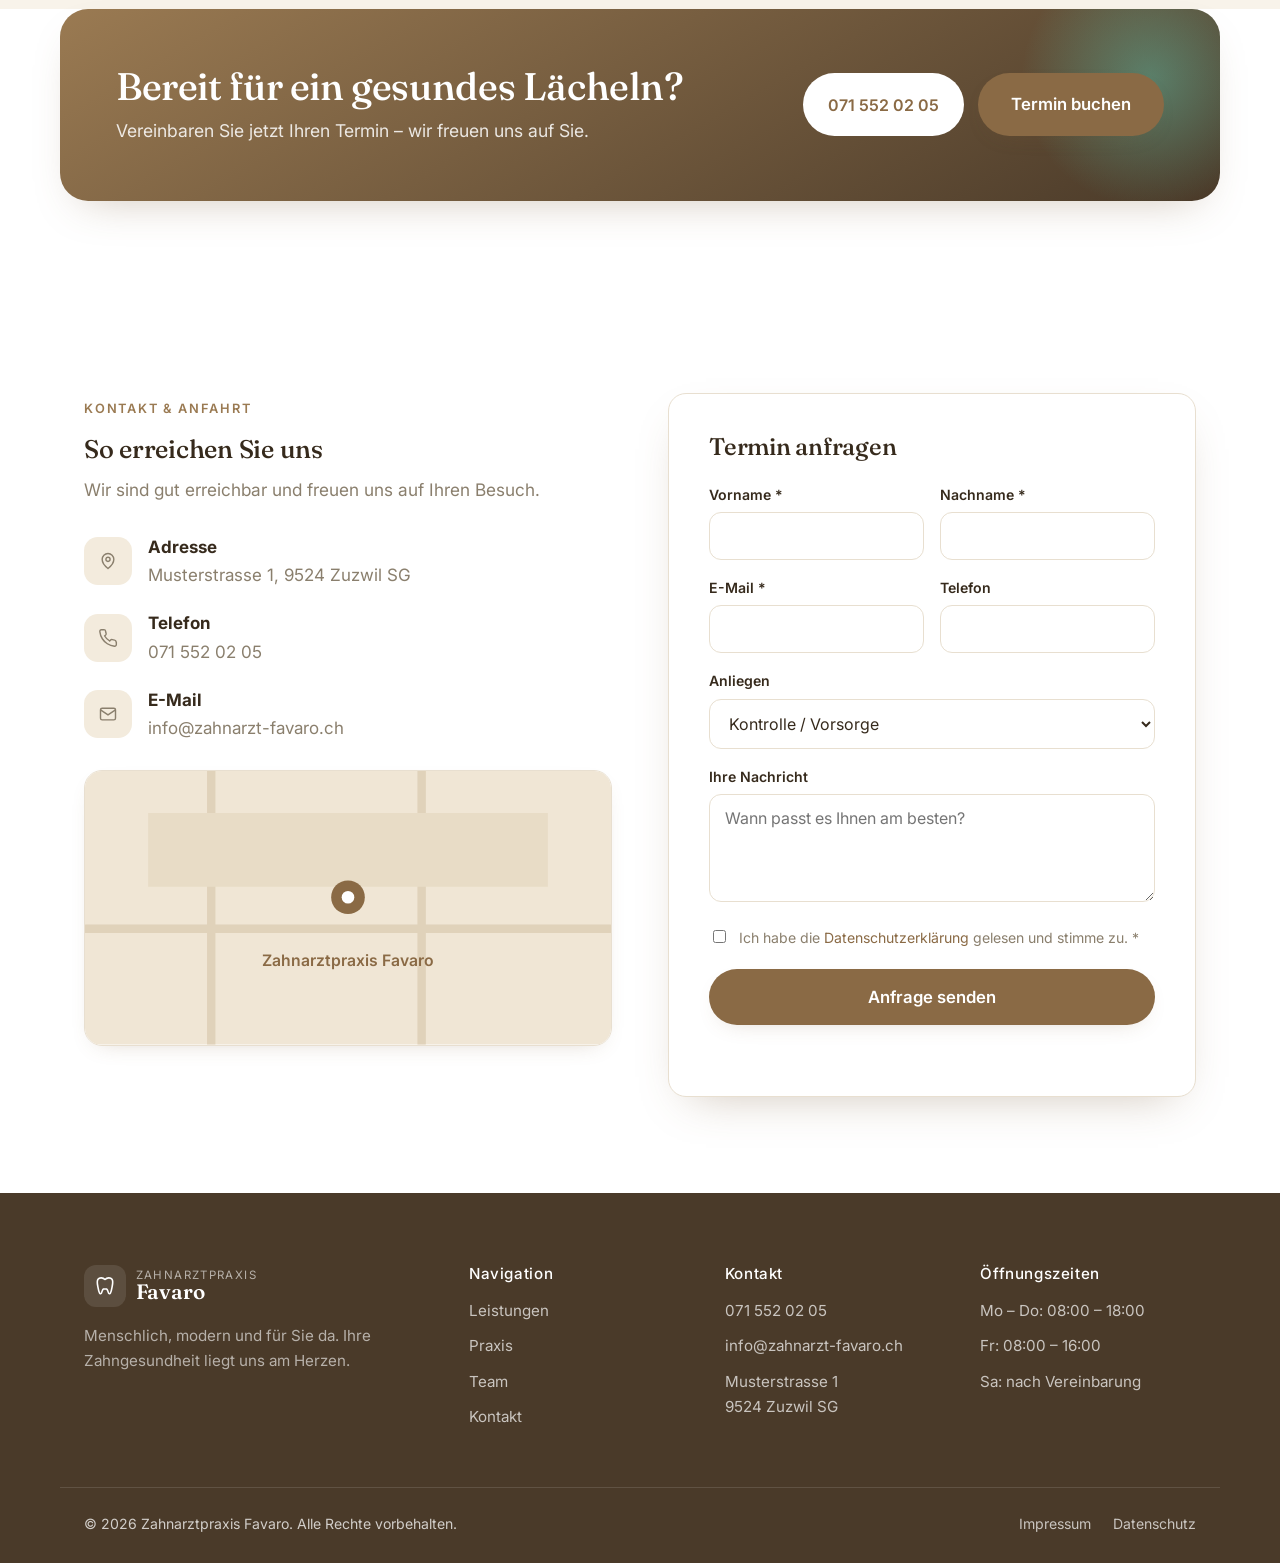
==== commit d49e8abe: "Recolor site to warm beige/mocha palette Swap the teal color scheme for warm sand, taupe and espress" ====
--- a/index.html
+++ b/index.html
@@ -5,7 +5,7 @@
   <meta name="viewport" content="width=device-width, initial-scale=1.0" />
   <title>Zahnarztpraxis Favaro – Menschlich, modern, für Sie da</title>
   <meta name="description" content="Zahnarztpraxis Favaro: Sanfte Zahnmedizin auf höchstem Niveau. Prophylaxe, Ästhetik, Implantologie, Kinderzahnmedizin und Notfallversorgung in angenehmer Atmosphäre." />
-  <meta name="theme-color" content="#0f766e" />
+  <meta name="theme-color" content="#8a6a45" />
 
   <!-- Open Graph -->
   <meta property="og:title" content="Zahnarztpraxis Favaro" />
@@ -85,11 +85,11 @@
                 <defs>
                   <linearGradient id="toothGrad" x1="0" y1="0" x2="0" y2="1">
                     <stop offset="0%" stop-color="#ffffff"/>
-                    <stop offset="100%" stop-color="#e6f4f2"/>
+                    <stop offset="100%" stop-color="#f0e6d5"/>
                   </linearGradient>
                 </defs>
-                <path fill="url(#toothGrad)" stroke="#0f766e" stroke-width="3" d="M100 30c-18-16-48-18-60-2-11 15-6 39-2 60 4 18 7 44 15 58 4 7 13 5 16-2 5-13 8-29 16-33h18c8 4 11 20 16 33 3 7 12 9 16 2 8-14 11-40 15-58 4-21 9-45-2-60-12-16-42-14-60 2Z"/>
-                <path fill="none" stroke="#5eead4" stroke-width="3" stroke-linecap="round" d="M74 70c8-6 18-6 26 0"/>
+                <path fill="url(#toothGrad)" stroke="#8a6a45" stroke-width="3" d="M100 30c-18-16-48-18-60-2-11 15-6 39-2 60 4 18 7 44 15 58 4 7 13 5 16-2 5-13 8-29 16-33h18c8 4 11 20 16 33 3 7 12 9 16 2 8-14 11-40 15-58 4-21 9-45-2-60-12-16-42-14-60 2Z"/>
+                <path fill="none" stroke="#c9a86f" stroke-width="3" stroke-linecap="round" d="M74 70c8-6 18-6 26 0"/>
               </svg>
             </div>
           </div>
@@ -136,15 +136,15 @@
         <div class="about-visual reveal">
           <div class="about-photo">
             <svg viewBox="0 0 400 320" width="100%" height="100%" role="img" aria-label="Illustration Praxisraum">
-              <rect width="400" height="320" rx="20" fill="#e6f4f2"/>
+              <rect width="400" height="320" rx="20" fill="#f0e6d5"/>
               <rect x="40" y="60" width="320" height="180" rx="14" fill="#ffffff"/>
-              <circle cx="130" cy="130" r="34" fill="#5eead4"/>
-              <rect x="100" y="176" width="60" height="10" rx="5" fill="#cbeae5"/>
-              <rect x="200" y="90" width="120" height="12" rx="6" fill="#0f766e" opacity=".85"/>
-              <rect x="200" y="118" width="150" height="10" rx="5" fill="#cbeae5"/>
-              <rect x="200" y="140" width="130" height="10" rx="5" fill="#cbeae5"/>
-              <rect x="200" y="176" width="90" height="10" rx="5" fill="#cbeae5"/>
-              <rect x="40" y="252" width="320" height="34" rx="10" fill="#d6efe9"/>
+              <circle cx="130" cy="130" r="34" fill="#c9a86f"/>
+              <rect x="100" y="176" width="60" height="10" rx="5" fill="#e0d2ba"/>
+              <rect x="200" y="90" width="120" height="12" rx="6" fill="#8a6a45" opacity=".85"/>
+              <rect x="200" y="118" width="150" height="10" rx="5" fill="#e0d2ba"/>
+              <rect x="200" y="140" width="130" height="10" rx="5" fill="#e0d2ba"/>
+              <rect x="200" y="176" width="90" height="10" rx="5" fill="#e0d2ba"/>
+              <rect x="40" y="252" width="320" height="34" rx="10" fill="#e8dcc6"/>
             </svg>
           </div>
           <div class="about-badge">
@@ -394,12 +394,12 @@
 
           <div class="map-embed" aria-hidden="true">
             <svg viewBox="0 0 500 260" width="100%" height="100%">
-              <rect width="500" height="260" fill="#e6f4f2"/>
-              <path d="M0 150h500M120 0v260M320 0v260" stroke="#cbeae5" stroke-width="8"/>
-              <path d="M60 40h380v70H60Z" fill="#d6efe9"/>
-              <circle cx="250" cy="120" r="16" fill="#0f766e"/>
+              <rect width="500" height="260" fill="#f0e6d5"/>
+              <path d="M0 150h500M120 0v260M320 0v260" stroke="#e0d2ba" stroke-width="8"/>
+              <path d="M60 40h380v70H60Z" fill="#e8dcc6"/>
+              <circle cx="250" cy="120" r="16" fill="#8a6a45"/>
               <circle cx="250" cy="120" r="6" fill="#fff"/>
-              <text x="250" y="185" text-anchor="middle" fill="#0f766e" font-family="Inter, sans-serif" font-size="15" font-weight="600">Zahnarztpraxis Favaro</text>
+              <text x="250" y="185" text-anchor="middle" fill="#8a6a45" font-family="Inter, sans-serif" font-size="15" font-weight="600">Zahnarztpraxis Favaro</text>
             </svg>
           </div>
         </div>
--- a/css/styles.css
+++ b/css/styles.css
@@ -4,26 +4,26 @@
    ============================================================ */
 
 :root {
-  /* Farben */
-  --teal-900: #0b4f48;
-  --teal-700: #0f766e;
-  --teal-600: #12857b;
-  --teal-400: #2dd4bf;
-  --teal-300: #5eead4;
-  --teal-50:  #e6f4f2;
-  --teal-100: #d1ece7;
-
-  --sand:     #f6f3ee;
-  --amber:    #f6a623;
-
-  --ink:      #14302c;
-  --body:     #40534f;
-  --muted:    #6b807b;
-  --line:     #e2ebe8;
+  /* Farben – warme Beige-/Sand-Palette (passend zur Arbeitskleidung) */
+  --teal-900: #4a3a29;   /* Espresso – dunkle Flächen */
+  --teal-700: #8a6a45;   /* Mokka/Taupe – Primärfarbe, Buttons */
+  --teal-600: #9a7a52;   /* Karamell – Hover, Eyebrow */
+  --teal-400: #c2a175;   /* Sand-Akzent – Punkte, Fokus */
+  --teal-300: #d9c2a0;   /* helles Beige – Akzent */
+  --teal-50:  #f3ebdd;   /* Creme – weiche Icon-Flächen */
+  --teal-100: #e9ddc9;   /* helle Linie */
+
+  --sand:     #f6f1e8;
+  --amber:    #c99a3f;   /* gedämpftes Gold – Sterne */
+
+  --ink:      #362a1c;   /* dunkles Braun – Überschriften */
+  --body:     #5a5040;   /* warmes Braungrau – Fließtext */
+  --muted:    #8a7f6d;   /* gedämpftes Taupe */
+  --line:     #e8dfd0;
 
   --white:    #ffffff;
   --bg:       #ffffff;
-  --bg-soft:  #f4faf8;
+  --bg-soft:  #f8f3ea;
 
   /* Typografie */
   --font-head: "Fraunces", Georgia, "Times New Roman", serif;
@@ -32,8 +32,8 @@
   /* Sonstiges */
   --radius:   18px;
   --radius-sm: 12px;
-  --shadow:   0 18px 45px -22px rgba(15, 118, 110, .35);
-  --shadow-sm: 0 8px 24px -14px rgba(15, 118, 110, .3);
+  --shadow:   0 18px 45px -22px rgba(120, 90, 55, .38);
+  --shadow-sm: 0 8px 24px -14px rgba(120, 90, 55, .32);
   --maxw:     1160px;
   --ease:     cubic-bezier(.4, 0, .2, 1);
 }
@@ -157,8 +157,8 @@
   position: absolute; inset: 0; z-index: -1;
   background:
     radial-gradient(60% 55% at 85% 15%, var(--teal-50) 0%, transparent 60%),
-    radial-gradient(50% 50% at 10% 90%, #f3faf8 0%, transparent 60%),
-    linear-gradient(180deg, #fbfdfc 0%, #ffffff 100%);
+    radial-gradient(50% 50% at 10% 90%, #f7f1e7 0%, transparent 60%),
+    linear-gradient(180deg, #fdfbf7 0%, #ffffff 100%);
 }
 .hero-inner { display: grid; grid-template-columns: 1.05fr .95fr; align-items: center; gap: 56px; }
 .hero-content { max-width: 560px; }
@@ -212,7 +212,7 @@
 .check-list li::before {
   content: ""; position: absolute; left: 0; top: 2px; width: 22px; height: 22px;
   border-radius: 50%; background: var(--teal-50);
-  background-image: url("data:image/svg+xml,%3Csvg xmlns='http://www.w3.org/2000/svg' width='14' height='14' viewBox='0 0 24 24' fill='none' stroke='%230f766e' stroke-width='3' stroke-linecap='round' stroke-linejoin='round'%3E%3Cpath d='M20 6 9 17l-5-5'/%3E%3C/svg%3E");
+  background-image: url("data:image/svg+xml,%3Csvg xmlns='http://www.w3.org/2000/svg' width='14' height='14' viewBox='0 0 24 24' fill='none' stroke='%238a6a45' stroke-width='3' stroke-linecap='round' stroke-linejoin='round'%3E%3Cpath d='M20 6 9 17l-5-5'/%3E%3C/svg%3E");
   background-repeat: no-repeat; background-position: center;
 }
 
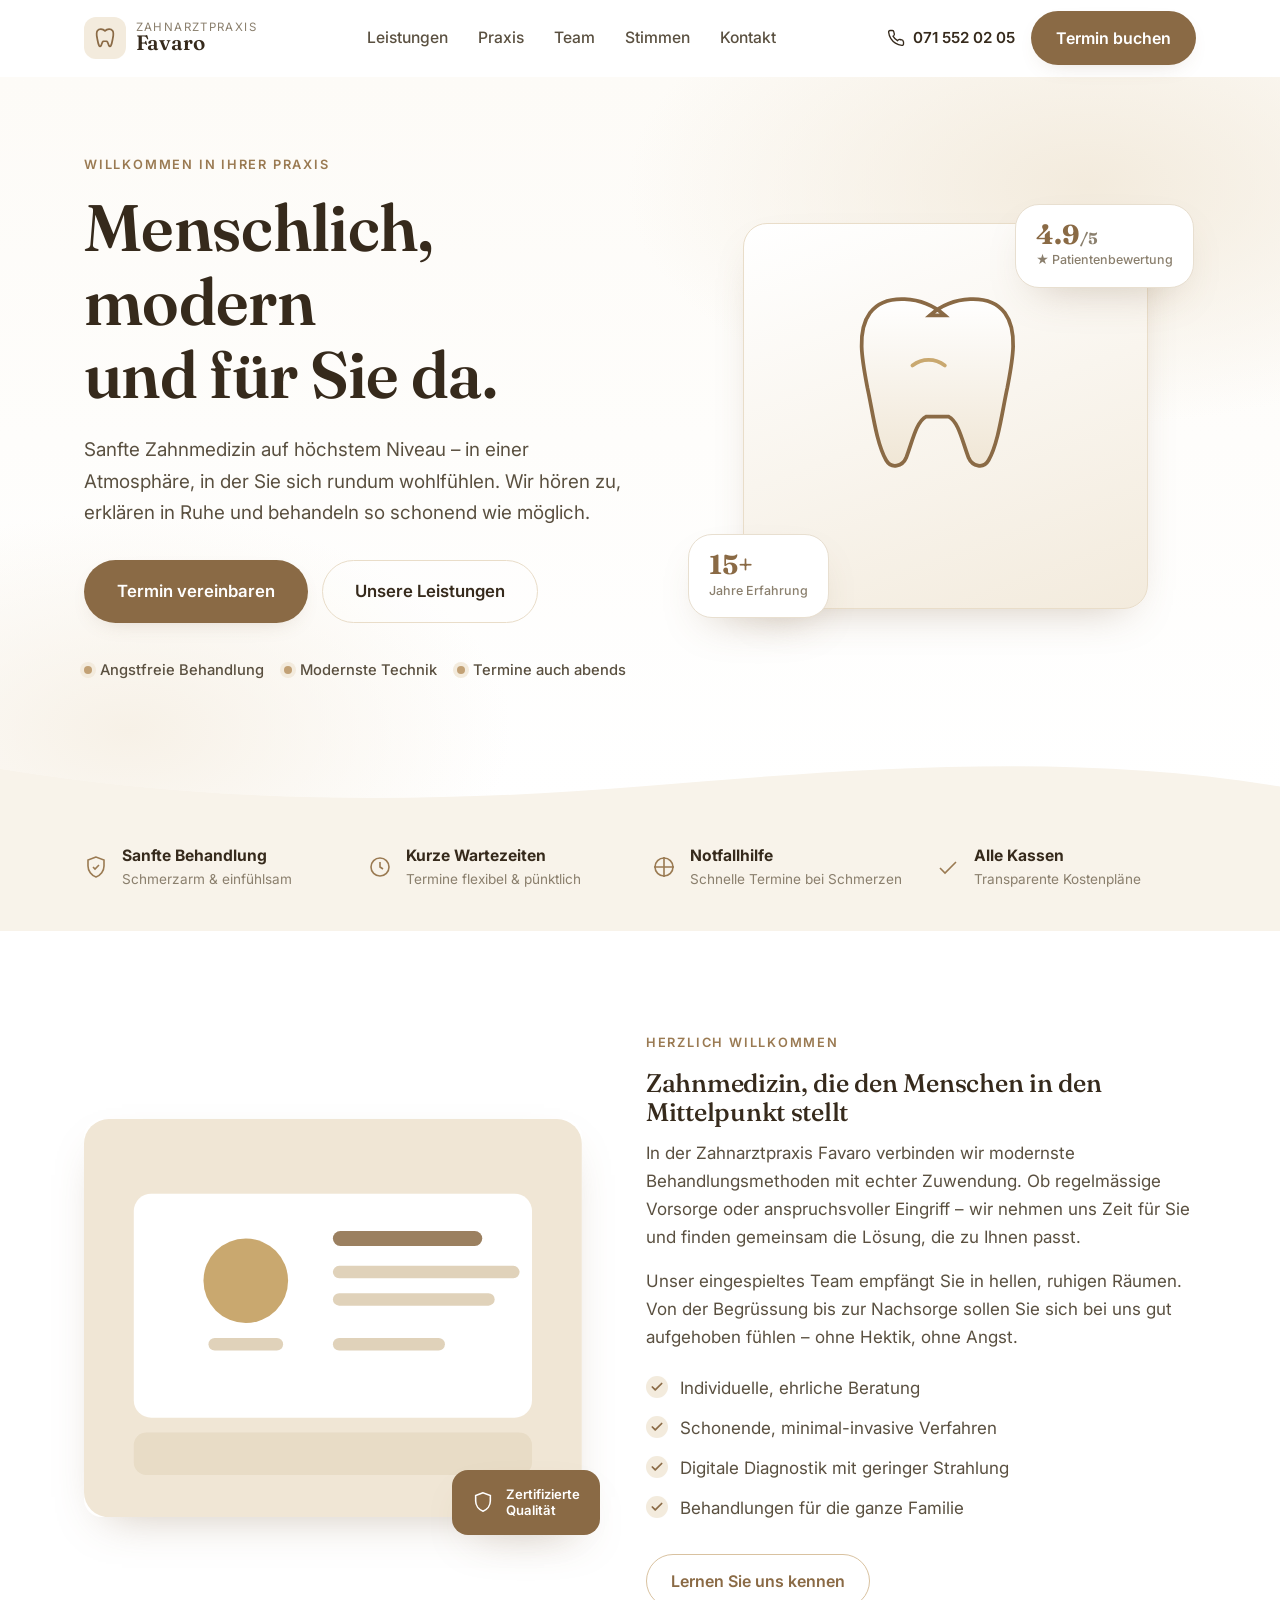
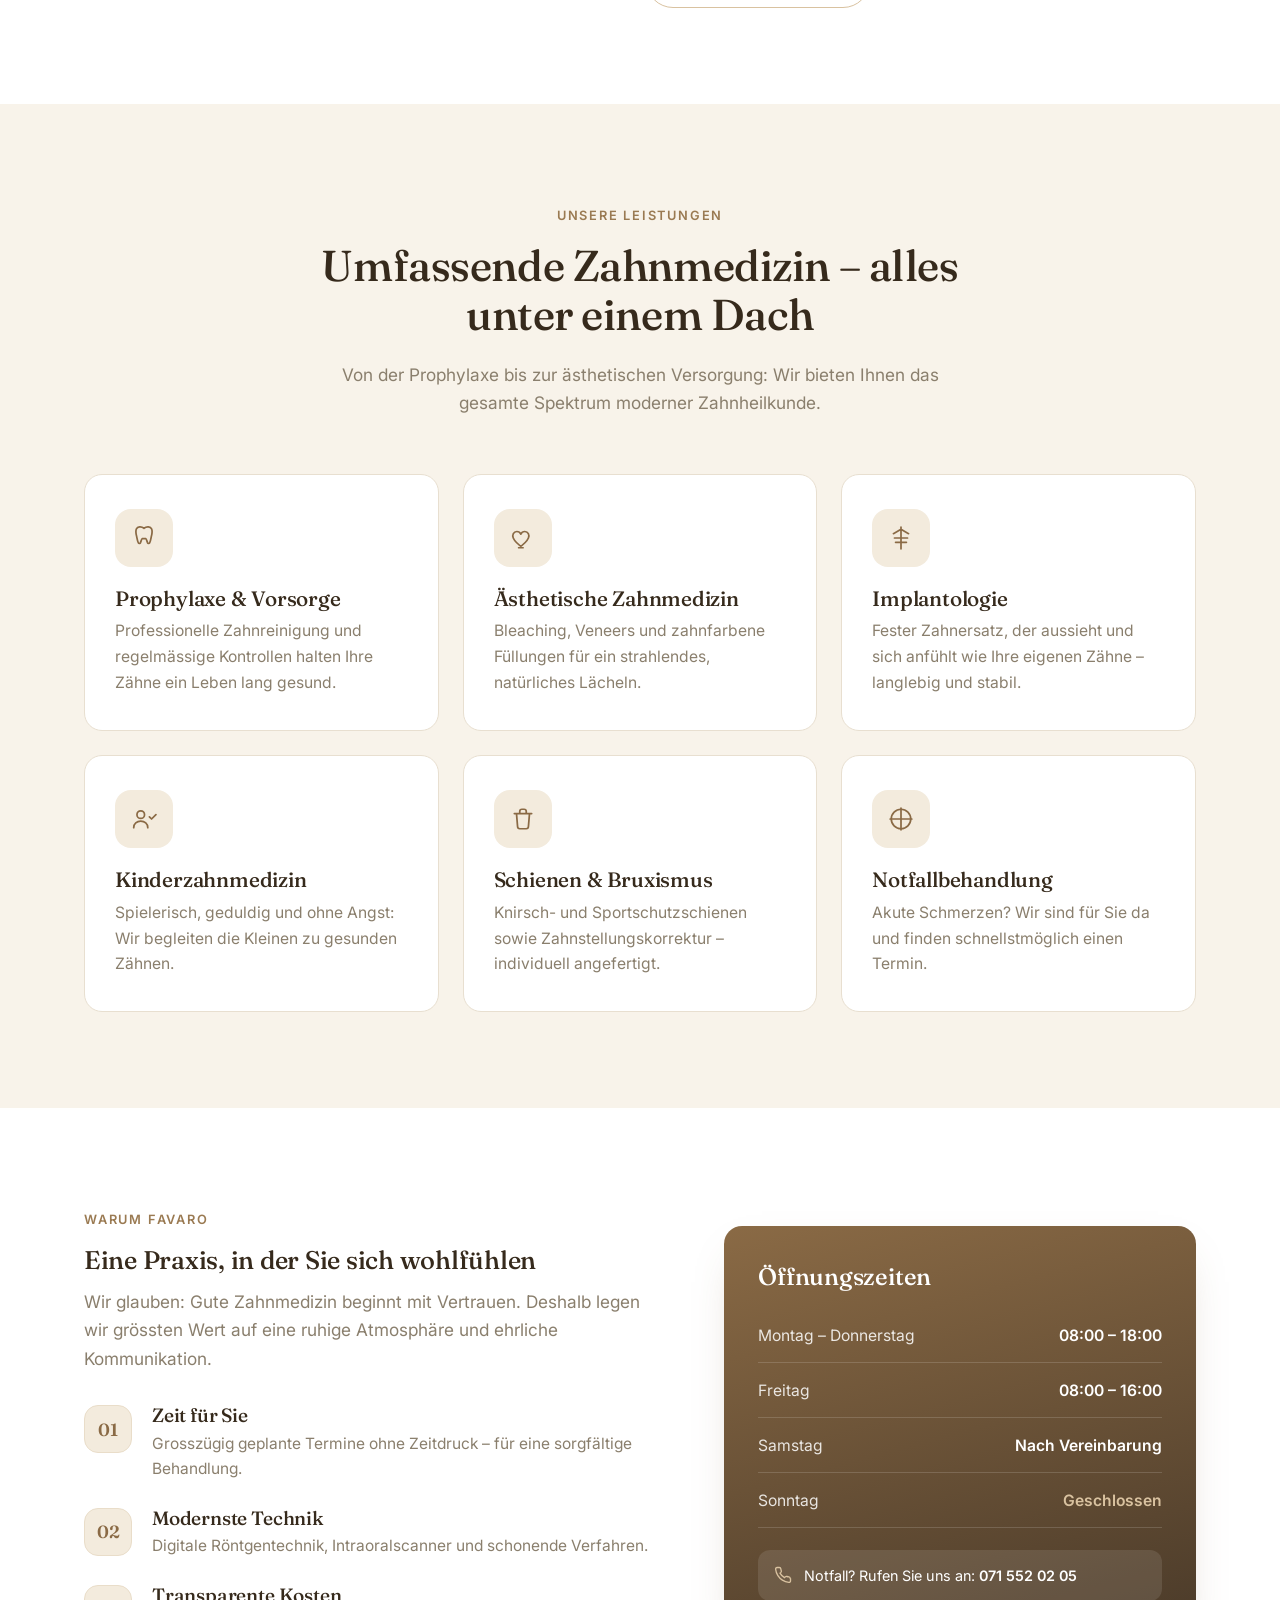
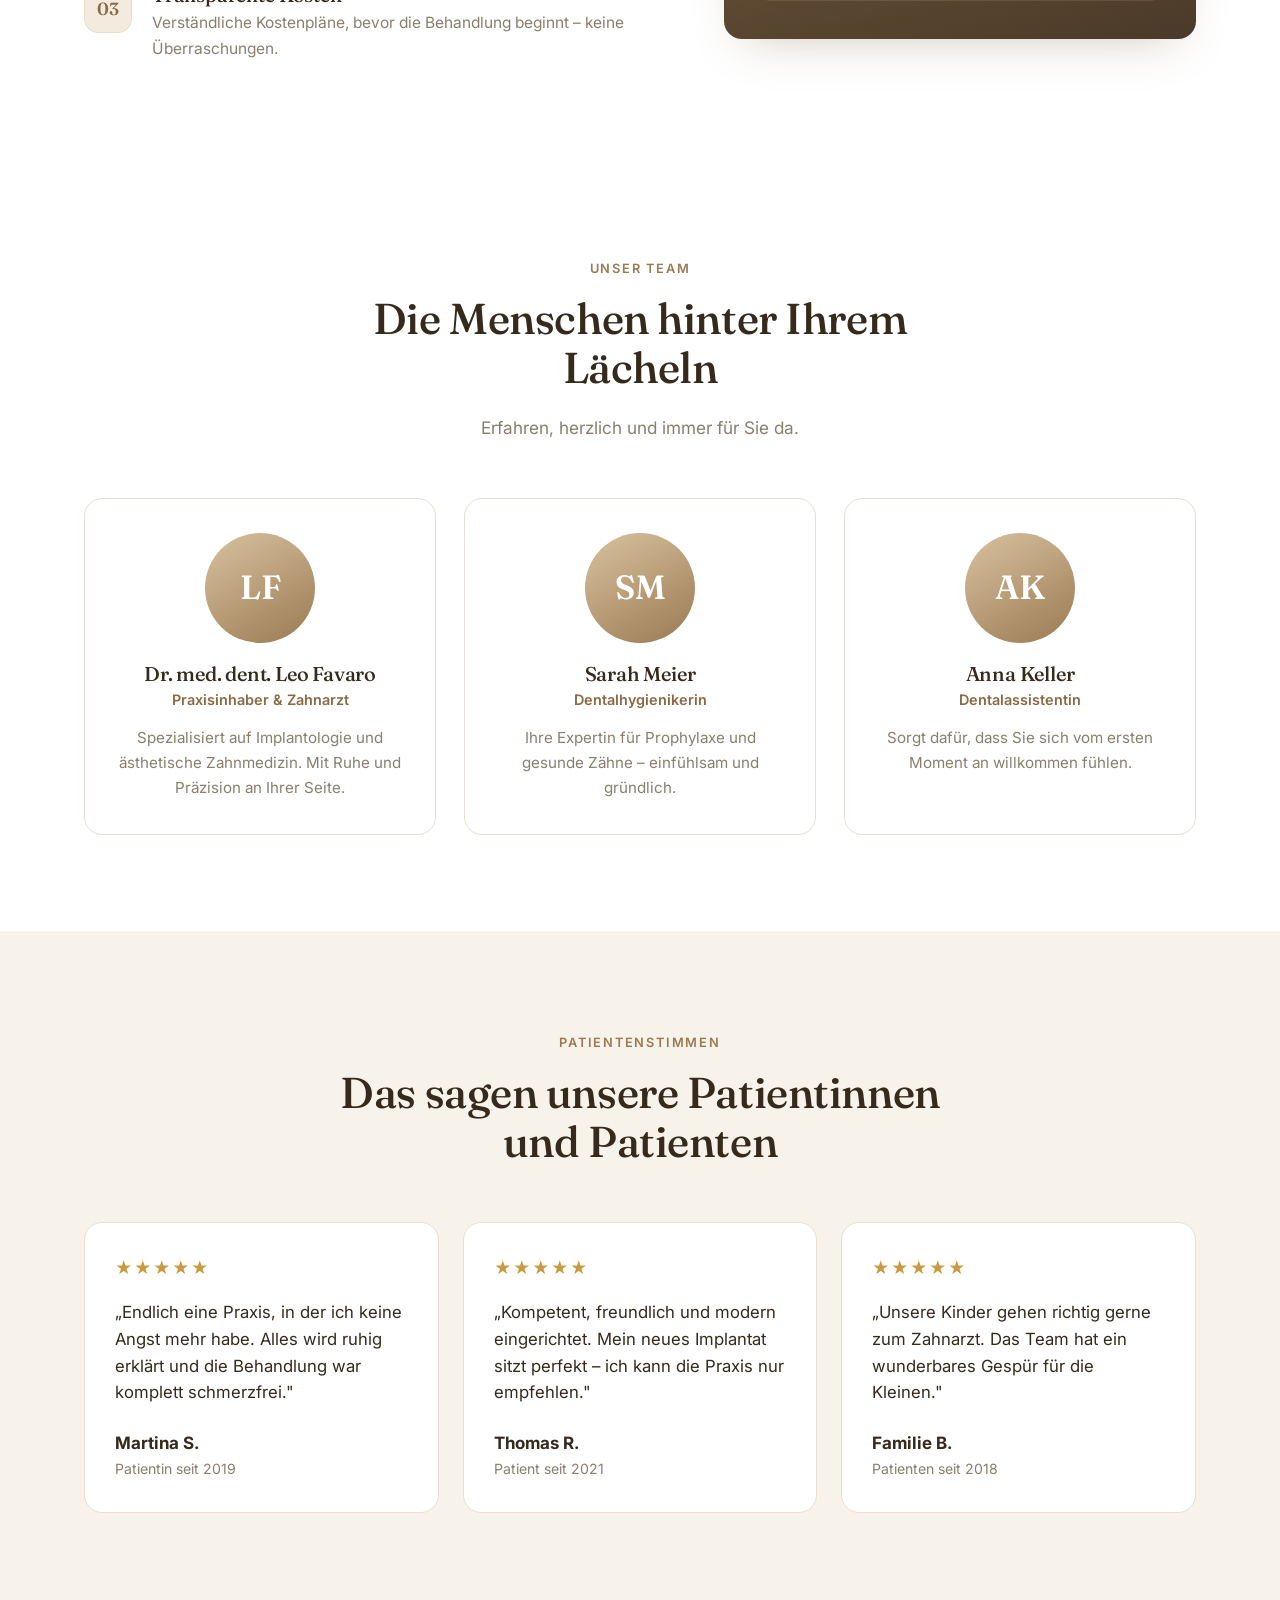
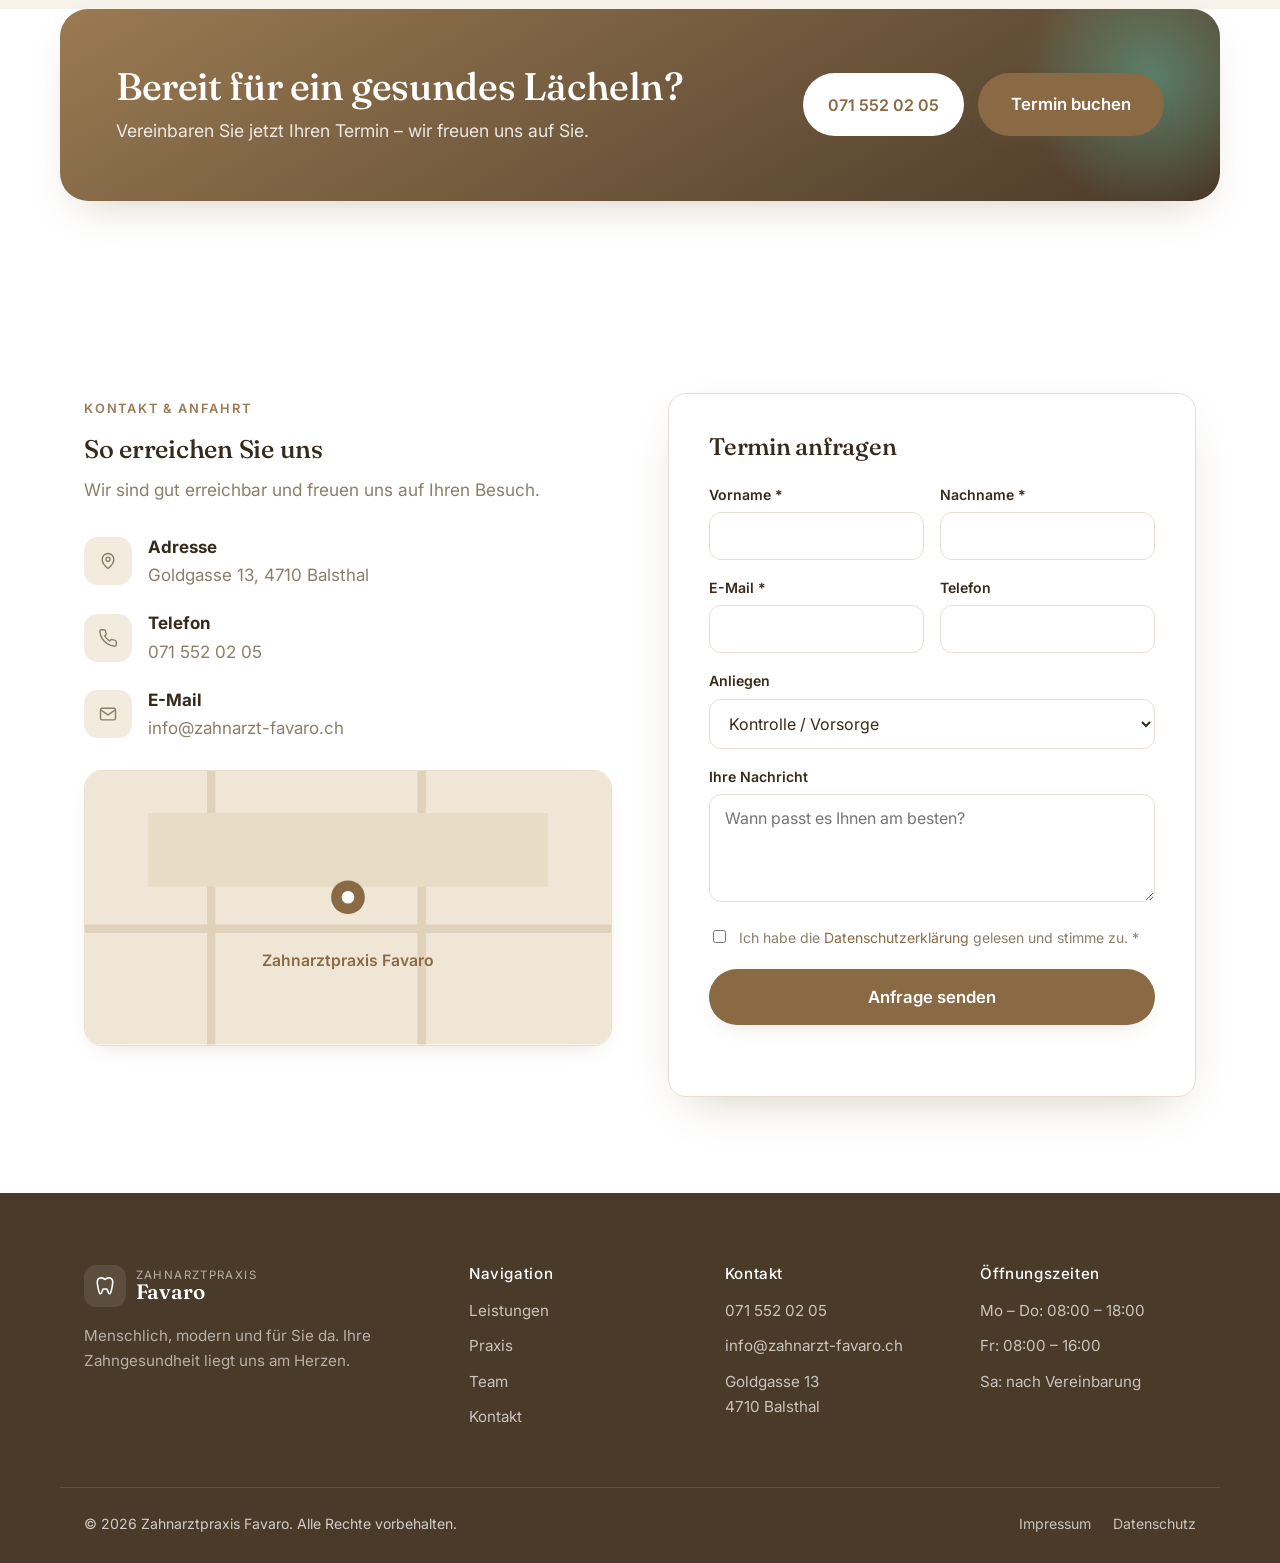
==== commit 4ee40a46: "Update practice address to Goldgasse 13, 4710 Balsthal Co-Authored-By: Claude Opus 4.8 <noreply@anth" ====
--- a/index.html
+++ b/index.html
@@ -380,7 +380,7 @@
           <ul class="contact-list">
             <li>
               <span class="contact-ic"><svg viewBox="0 0 24 24" width="20" height="20" fill="none" stroke="currentColor" stroke-width="1.7"><path d="M12 21s-7-5.2-7-11a7 7 0 0 1 14 0c0 5.8-7 11-7 11Z"/><circle cx="12" cy="10" r="2.5"/></svg></span>
-              <div><strong>Adresse</strong><span>Musterstrasse 1, 9524 Zuzwil SG</span></div>
+              <div><strong>Adresse</strong><span>Goldgasse 13, 4710 Balsthal</span></div>
             </li>
             <li>
               <span class="contact-ic"><svg viewBox="0 0 24 24" width="20" height="20" fill="none" stroke="currentColor" stroke-width="1.7"><path d="M22 16.9v3a2 2 0 0 1-2.2 2 19.8 19.8 0 0 1-8.6-3 19.5 19.5 0 0 1-6-6 19.8 19.8 0 0 1-3-8.6A2 2 0 0 1 4.1 2h3a2 2 0 0 1 2 1.7c.1.9.3 1.8.6 2.7a2 2 0 0 1-.5 2.1L8 9.6a16 16 0 0 0 6 6l1.1-1.1a2 2 0 0 1 2.1-.5c.9.3 1.8.5 2.7.6a2 2 0 0 1 1.7 2Z"/></svg></span>
@@ -479,7 +479,7 @@
         <h4>Kontakt</h4>
         <a href="tel:+41715520205">071 552 02 05</a>
         <a href="mailto:info@zahnarzt-favaro.ch">info@zahnarzt-favaro.ch</a>
-        <span>Musterstrasse 1<br />9524 Zuzwil SG</span>
+        <span>Goldgasse 13<br />4710 Balsthal</span>
       </div>
 
       <div class="footer-col">
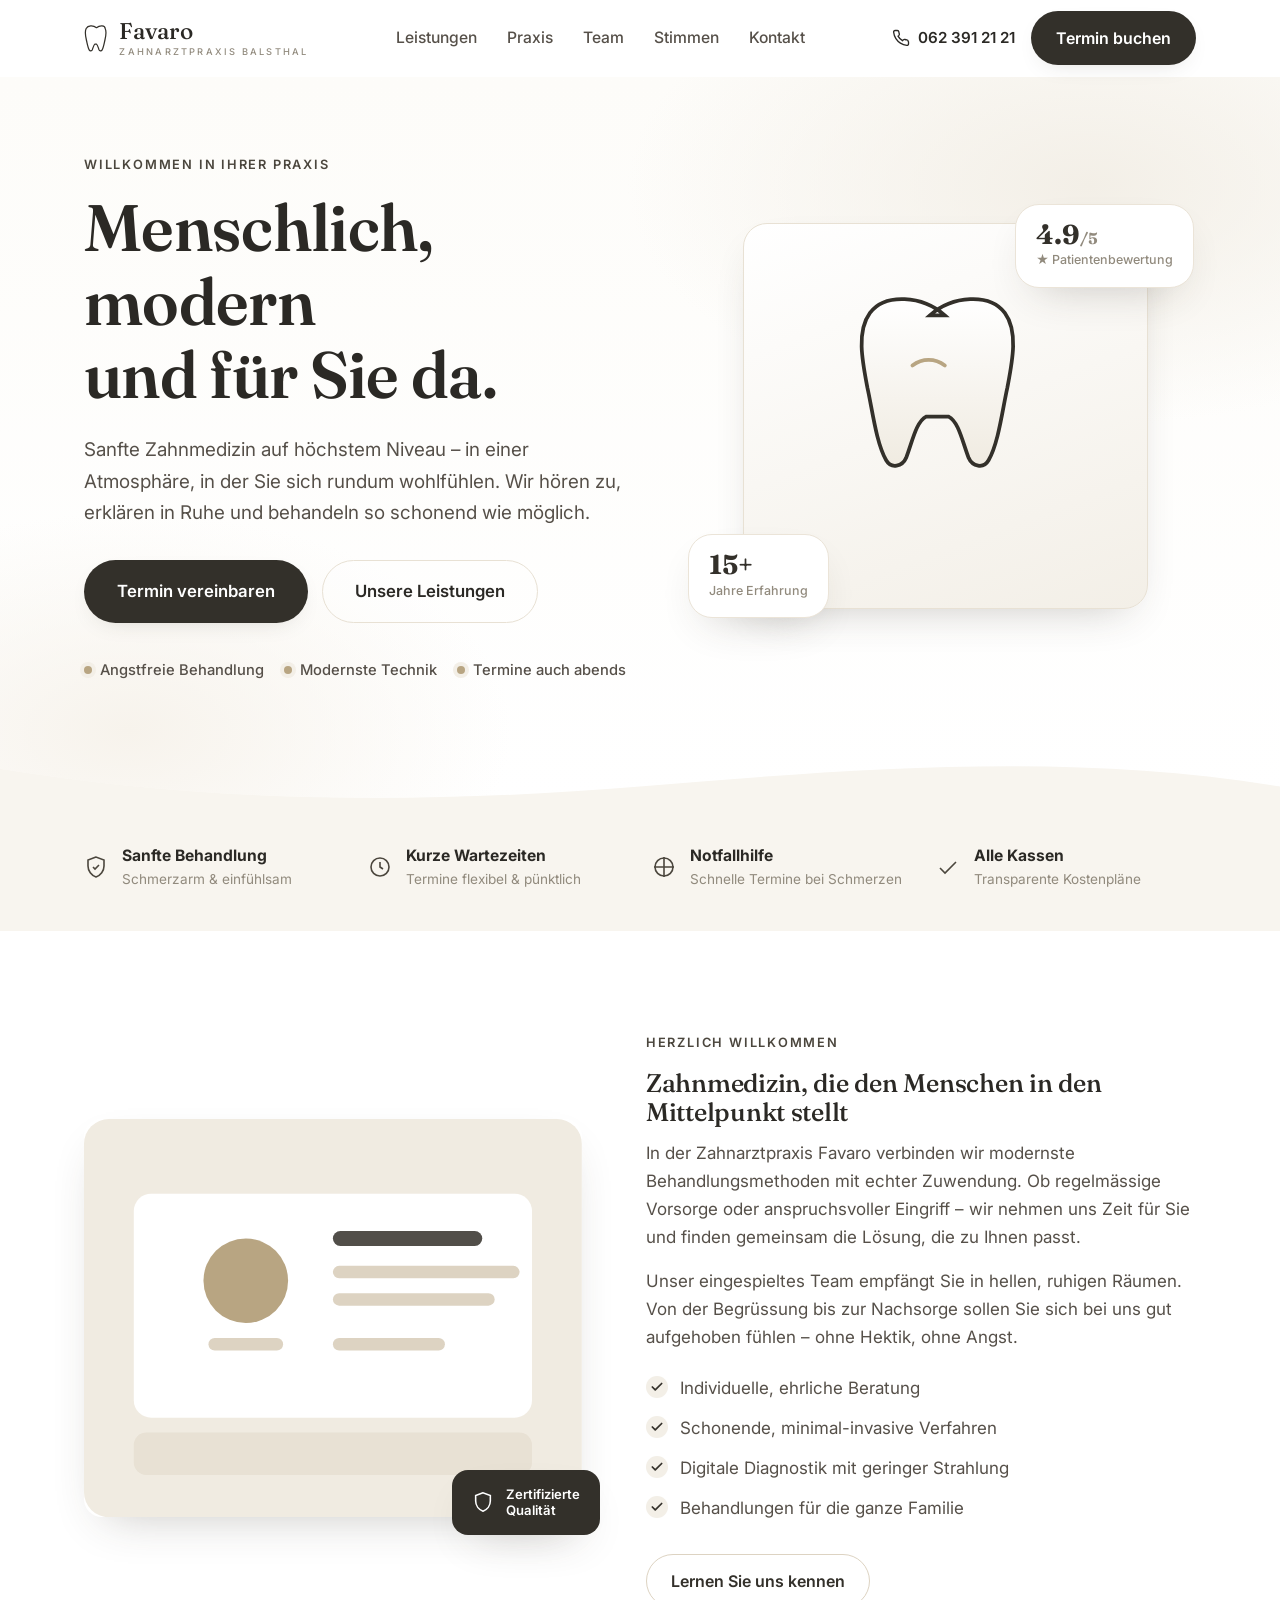
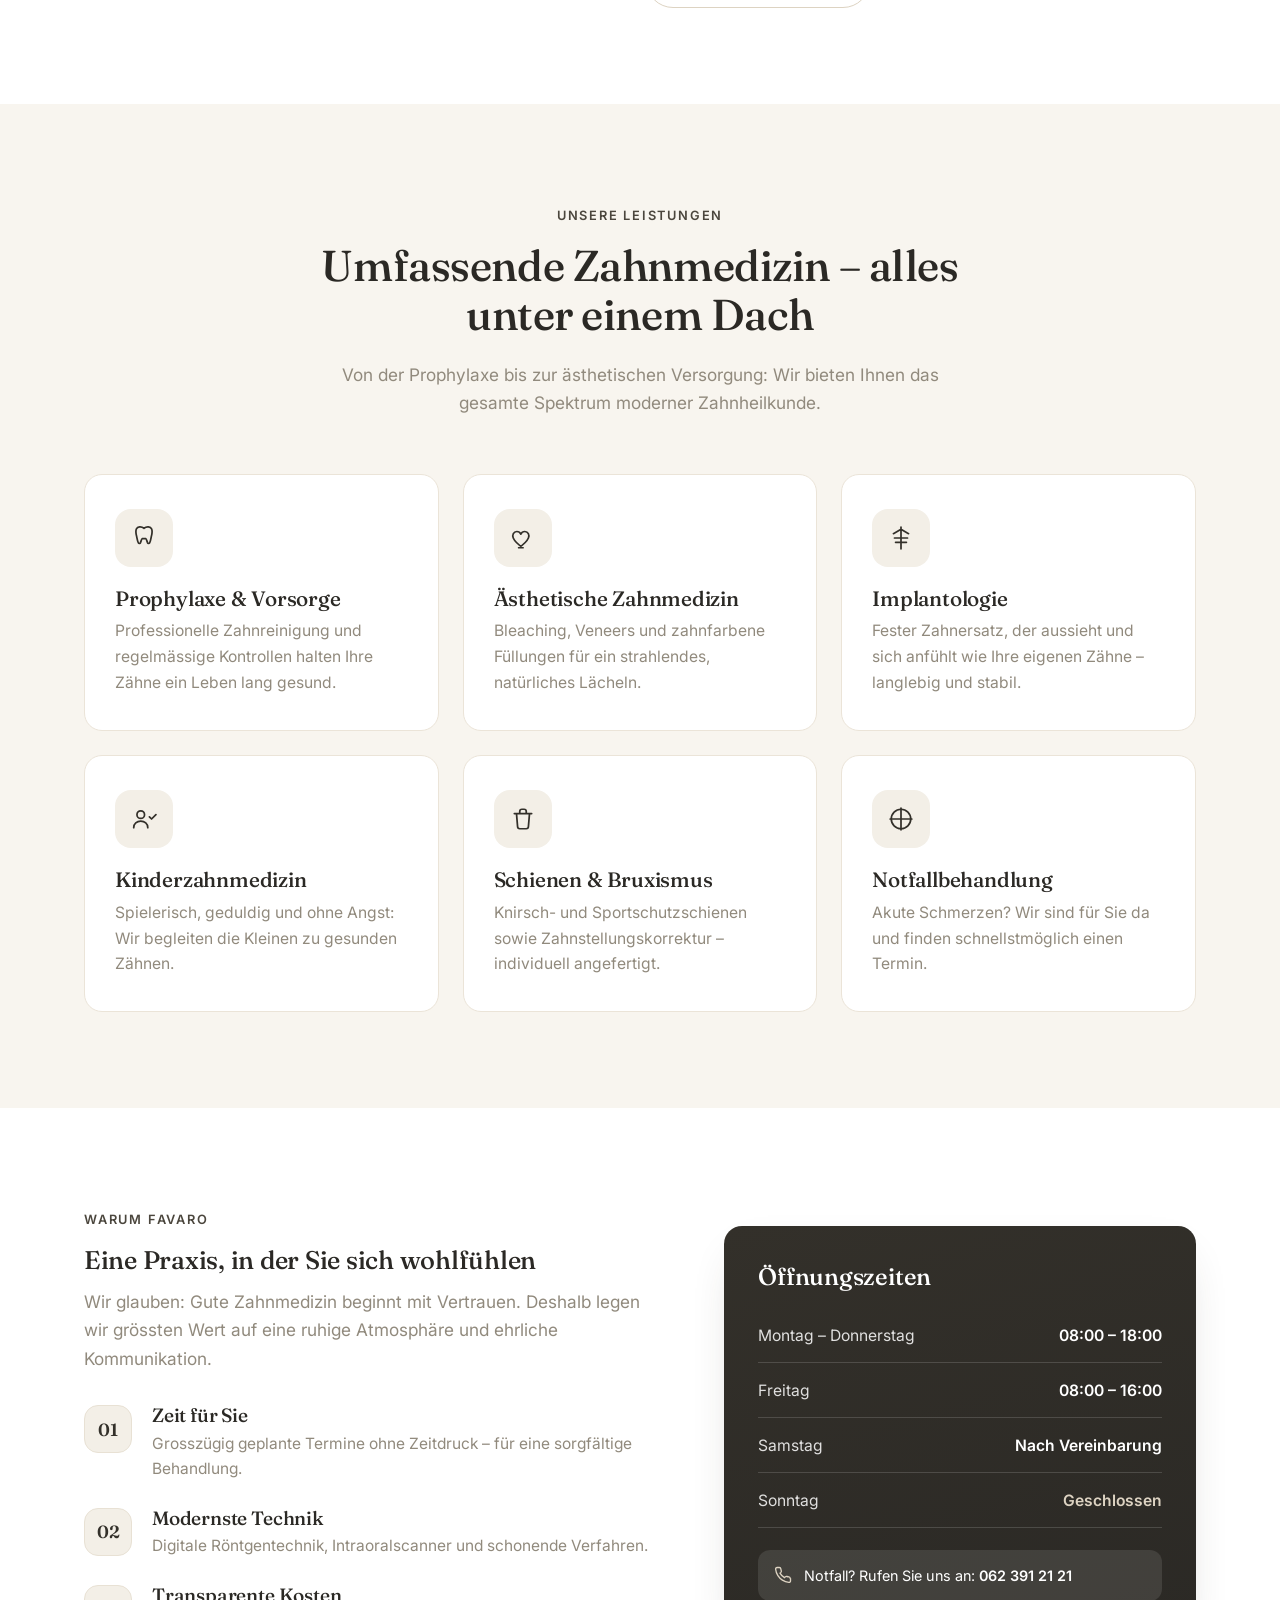
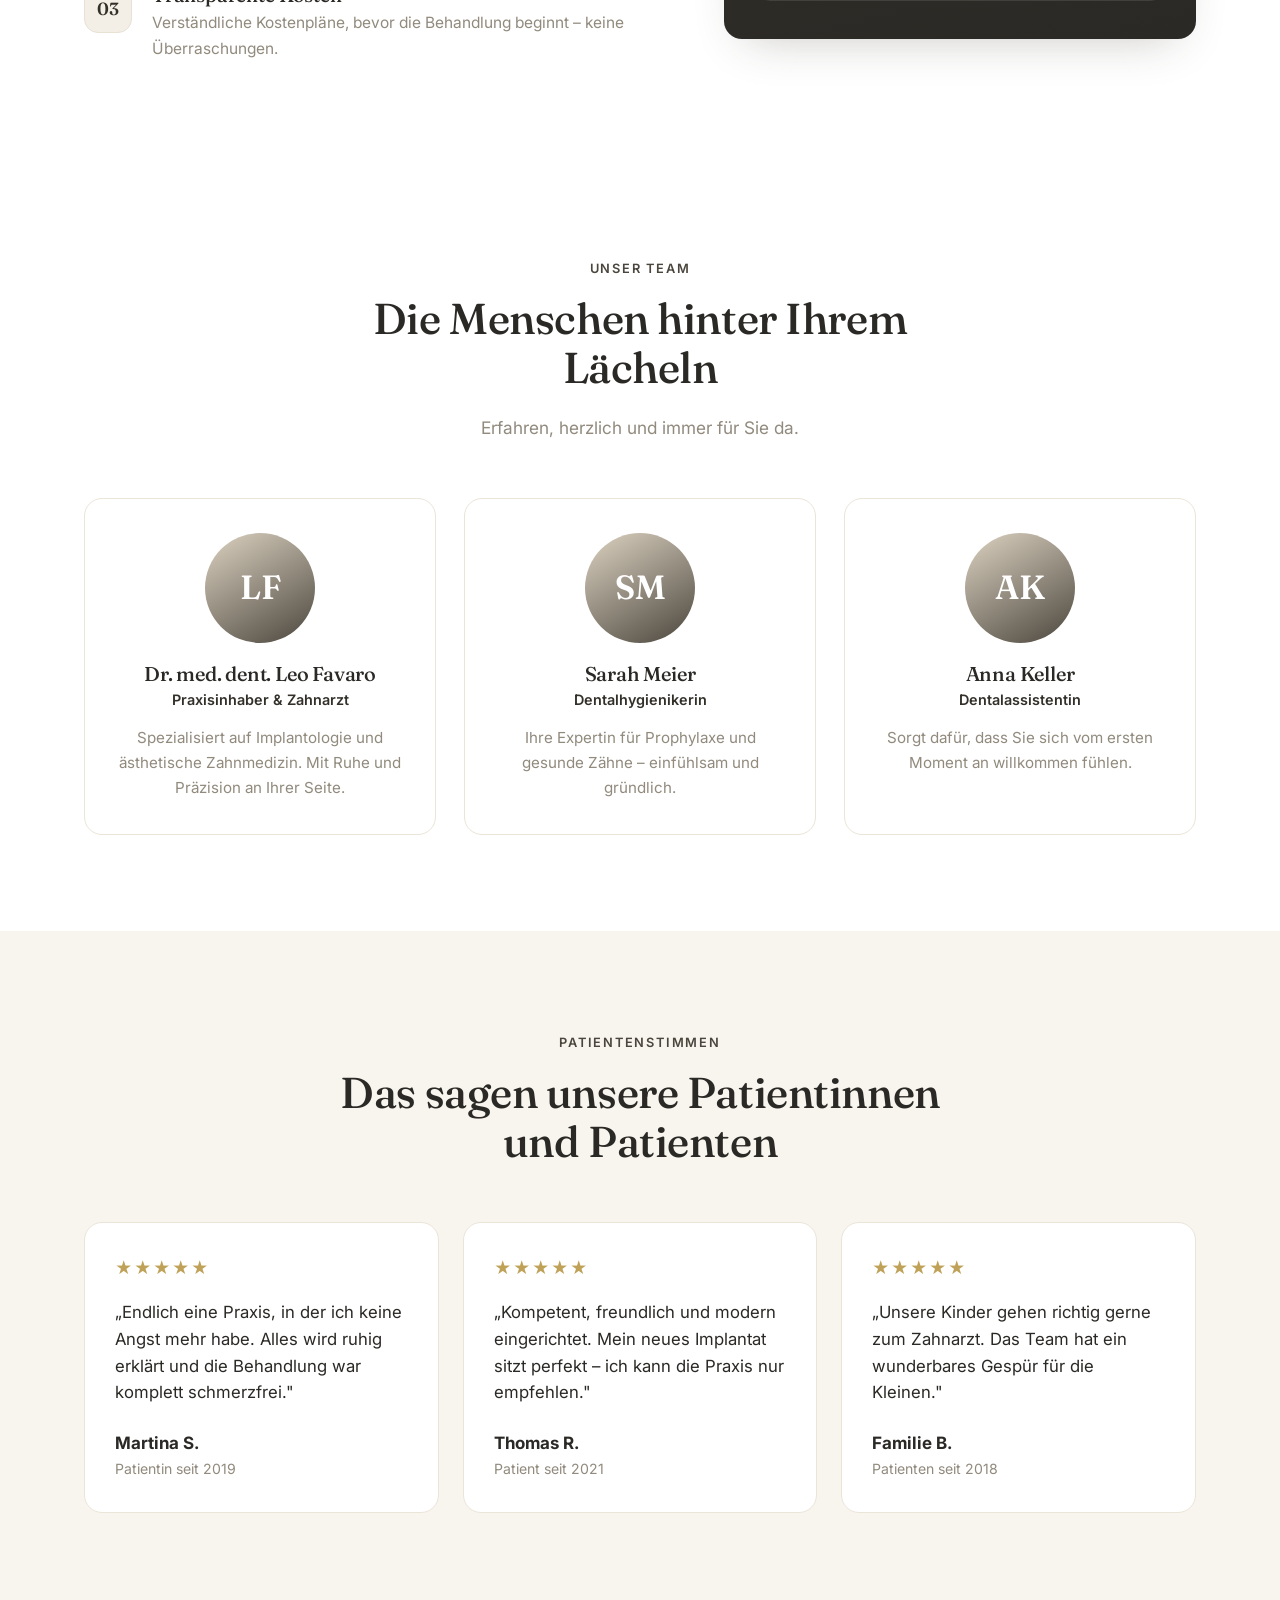
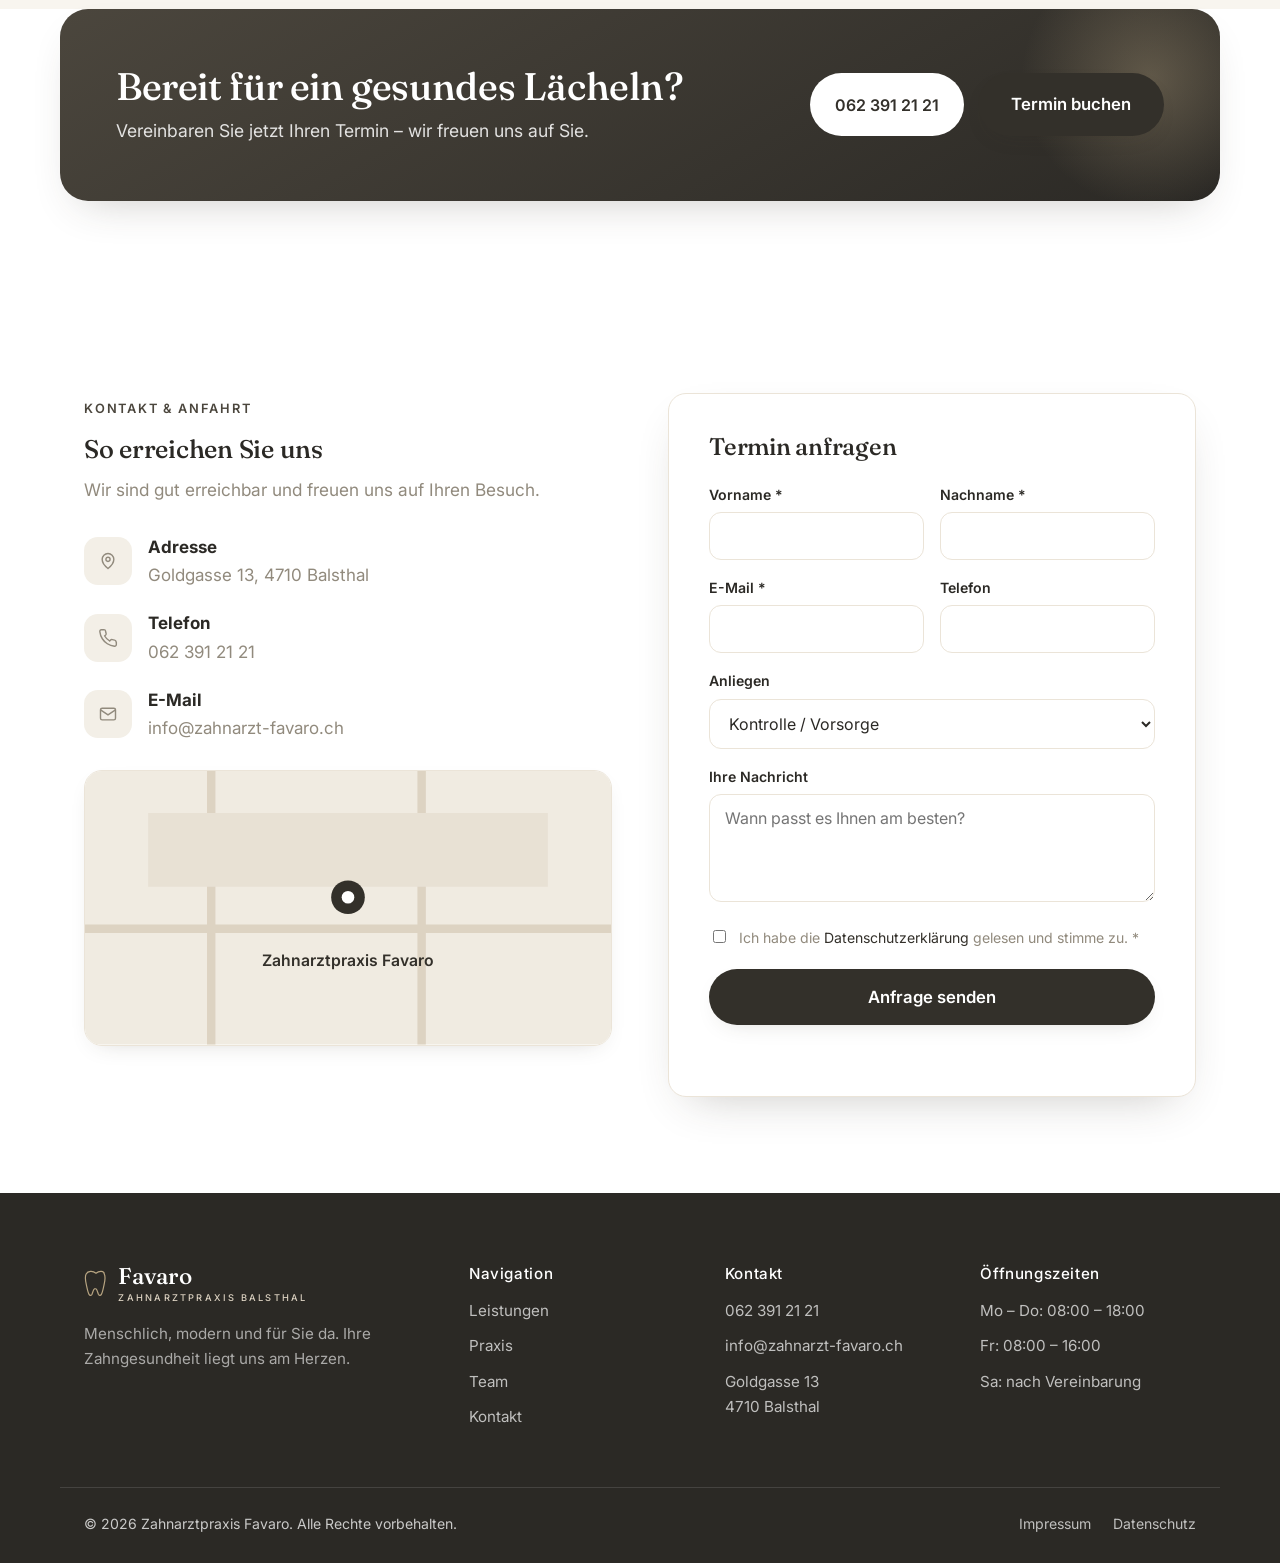
==== commit e3771298: "Refine palette to cream/anthracite, simplify logo, set real phone - Replace brown palette with elega" ====
--- a/index.html
+++ b/index.html
@@ -5,7 +5,7 @@
   <meta name="viewport" content="width=device-width, initial-scale=1.0" />
   <title>Zahnarztpraxis Favaro – Menschlich, modern, für Sie da</title>
   <meta name="description" content="Zahnarztpraxis Favaro: Sanfte Zahnmedizin auf höchstem Niveau. Prophylaxe, Ästhetik, Implantologie, Kinderzahnmedizin und Notfallversorgung in angenehmer Atmosphäre." />
-  <meta name="theme-color" content="#8a6a45" />
+  <meta name="theme-color" content="#33302a" />
 
   <!-- Open Graph -->
   <meta property="og:title" content="Zahnarztpraxis Favaro" />
@@ -17,7 +17,7 @@
   <link href="https://fonts.googleapis.com/css2?family=Fraunces:opsz,wght@9..144,400;9..144,500;9..144,600&family=Inter:wght@400;500;600;700&display=swap" rel="stylesheet" />
 
   <link rel="stylesheet" href="css/styles.css" />
-  <link rel="icon" href="data:image/svg+xml,%3Csvg xmlns='http://www.w3.org/2000/svg' viewBox='0 0 32 32'%3E%3Ctext y='26' font-size='26'%3E%F0%9F%A6%B7%3C/text%3E%3C/svg%3E" />
+  <link rel="icon" href="data:image/svg+xml,%3Csvg xmlns='http://www.w3.org/2000/svg' viewBox='-3 -2 36 38'%3E%3Cpath d='M15 4C11 .8 4.7 1 2.6 5c-2 3.8-.8 9.4.4 14.4.9 3.8 1.7 8.8 3.4 11.6.9 1.5 2.9 1.1 3.6-.5 1-2.6 1.6-6 3.2-6.9h1.6c1.6.9 2.2 4.3 3.2 6.9.7 1.6 2.7 2 3.6.5 1.7-2.8 2.5-7.8 3.4-11.6 1.2-5 2.4-10.6.4-14.4C25.3 1 19 .8 15 4Z' fill='none' stroke='%2333302a' stroke-width='2' stroke-linecap='round' stroke-linejoin='round'/%3E%3C/svg%3E" />
 </head>
 <body>
   <!-- ===================== HEADER ===================== -->
@@ -25,11 +25,11 @@
     <div class="container header-inner">
       <a href="#top" class="logo" aria-label="Zahnarztpraxis Favaro Startseite">
         <span class="logo-mark" aria-hidden="true">
-          <svg viewBox="0 0 24 24" width="26" height="26" fill="none" stroke="currentColor" stroke-width="1.6" stroke-linecap="round" stroke-linejoin="round">
-            <path d="M12 5.5c-2-2-5.5-2.2-7-.2-1.3 1.8-.7 4.6-.2 7 .4 2 .8 5.2 1.8 6.9.5.8 1.5.6 1.9-.3.6-1.5.9-3.4 1.9-3.9h3.2c1 .5 1.3 2.4 1.9 3.9.4.9 1.4 1.1 1.9.3 1-1.7 1.4-4.9 1.8-6.9.5-2.4 1.1-5.2-.2-7-1.5-2-5-1.8-7 .2Z"/>
+          <svg viewBox="0 0 30 34" width="25" height="29" fill="none" stroke="currentColor" stroke-width="1.5" stroke-linecap="round" stroke-linejoin="round">
+            <path d="M15 4C11 .8 4.7 1 2.6 5c-2 3.8-.8 9.4.4 14.4.9 3.8 1.7 8.8 3.4 11.6.9 1.5 2.9 1.1 3.6-.5 1-2.6 1.6-6 3.2-6.9h1.6c1.6.9 2.2 4.3 3.2 6.9.7 1.6 2.7 2 3.6.5 1.7-2.8 2.5-7.8 3.4-11.6 1.2-5 2.4-10.6.4-14.4C25.3 1 19 .8 15 4Z"/>
           </svg>
         </span>
-        <span class="logo-text">Zahnarztpraxis<strong>Favaro</strong></span>
+        <span class="logo-text"><strong>Favaro</strong><span class="logo-tag">Zahnarztpraxis Balsthal</span></span>
       </a>
 
       <nav class="main-nav" id="main-nav" aria-label="Hauptnavigation">
@@ -41,9 +41,9 @@
       </nav>
 
       <div class="header-cta">
-        <a href="tel:+41715520205" class="phone-link" aria-label="Anrufen">
+        <a href="tel:+41623912121" class="phone-link" aria-label="Anrufen">
           <svg viewBox="0 0 24 24" width="18" height="18" fill="none" stroke="currentColor" stroke-width="1.8" stroke-linecap="round" stroke-linejoin="round"><path d="M22 16.9v3a2 2 0 0 1-2.2 2 19.8 19.8 0 0 1-8.6-3 19.5 19.5 0 0 1-6-6 19.8 19.8 0 0 1-3-8.6A2 2 0 0 1 4.1 2h3a2 2 0 0 1 2 1.7c.1.9.3 1.8.6 2.7a2 2 0 0 1-.5 2.1L8 9.6a16 16 0 0 0 6 6l1.1-1.1a2 2 0 0 1 2.1-.5c.9.3 1.8.5 2.7.6a2 2 0 0 1 1.7 2Z"/></svg>
-          <span>071 552 02 05</span>
+          <span>062 391 21 21</span>
         </a>
         <a href="#kontakt" class="btn btn-primary">Termin buchen</a>
       </div>
@@ -85,11 +85,11 @@
                 <defs>
                   <linearGradient id="toothGrad" x1="0" y1="0" x2="0" y2="1">
                     <stop offset="0%" stop-color="#ffffff"/>
-                    <stop offset="100%" stop-color="#f0e6d5"/>
+                    <stop offset="100%" stop-color="#f0ebe1"/>
                   </linearGradient>
                 </defs>
-                <path fill="url(#toothGrad)" stroke="#8a6a45" stroke-width="3" d="M100 30c-18-16-48-18-60-2-11 15-6 39-2 60 4 18 7 44 15 58 4 7 13 5 16-2 5-13 8-29 16-33h18c8 4 11 20 16 33 3 7 12 9 16 2 8-14 11-40 15-58 4-21 9-45-2-60-12-16-42-14-60 2Z"/>
-                <path fill="none" stroke="#c9a86f" stroke-width="3" stroke-linecap="round" d="M74 70c8-6 18-6 26 0"/>
+                <path fill="url(#toothGrad)" stroke="#33302a" stroke-width="3" d="M100 30c-18-16-48-18-60-2-11 15-6 39-2 60 4 18 7 44 15 58 4 7 13 5 16-2 5-13 8-29 16-33h18c8 4 11 20 16 33 3 7 12 9 16 2 8-14 11-40 15-58 4-21 9-45-2-60-12-16-42-14-60 2Z"/>
+                <path fill="none" stroke="#b8a582" stroke-width="3" stroke-linecap="round" d="M74 70c8-6 18-6 26 0"/>
               </svg>
             </div>
           </div>
@@ -136,15 +136,15 @@
         <div class="about-visual reveal">
           <div class="about-photo">
             <svg viewBox="0 0 400 320" width="100%" height="100%" role="img" aria-label="Illustration Praxisraum">
-              <rect width="400" height="320" rx="20" fill="#f0e6d5"/>
+              <rect width="400" height="320" rx="20" fill="#f0ebe1"/>
               <rect x="40" y="60" width="320" height="180" rx="14" fill="#ffffff"/>
-              <circle cx="130" cy="130" r="34" fill="#c9a86f"/>
-              <rect x="100" y="176" width="60" height="10" rx="5" fill="#e0d2ba"/>
-              <rect x="200" y="90" width="120" height="12" rx="6" fill="#8a6a45" opacity=".85"/>
-              <rect x="200" y="118" width="150" height="10" rx="5" fill="#e0d2ba"/>
-              <rect x="200" y="140" width="130" height="10" rx="5" fill="#e0d2ba"/>
-              <rect x="200" y="176" width="90" height="10" rx="5" fill="#e0d2ba"/>
-              <rect x="40" y="252" width="320" height="34" rx="10" fill="#e8dcc6"/>
+              <circle cx="130" cy="130" r="34" fill="#b8a582"/>
+              <rect x="100" y="176" width="60" height="10" rx="5" fill="#ddd3c2"/>
+              <rect x="200" y="90" width="120" height="12" rx="6" fill="#33302a" opacity=".85"/>
+              <rect x="200" y="118" width="150" height="10" rx="5" fill="#ddd3c2"/>
+              <rect x="200" y="140" width="130" height="10" rx="5" fill="#ddd3c2"/>
+              <rect x="200" y="176" width="90" height="10" rx="5" fill="#ddd3c2"/>
+              <rect x="40" y="252" width="320" height="34" rx="10" fill="#e8e1d4"/>
             </svg>
           </div>
           <div class="about-badge">
@@ -288,7 +288,7 @@
             </ul>
             <div class="hours-note">
               <svg viewBox="0 0 24 24" width="18" height="18" fill="none" stroke="currentColor" stroke-width="1.8"><path d="M22 16.9v3a2 2 0 0 1-2.2 2 19.8 19.8 0 0 1-8.6-3 19.5 19.5 0 0 1-6-6 19.8 19.8 0 0 1-3-8.6A2 2 0 0 1 4.1 2h3a2 2 0 0 1 2 1.7c.1.9.3 1.8.6 2.7a2 2 0 0 1-.5 2.1L8 9.6a16 16 0 0 0 6 6l1.1-1.1a2 2 0 0 1 2.1-.5c.9.3 1.8.5 2.7.6a2 2 0 0 1 1.7 2Z"/></svg>
-              <span>Notfall? Rufen Sie uns an: <a href="tel:+41715520205">071 552 02 05</a></span>
+              <span>Notfall? Rufen Sie uns an: <a href="tel:+41623912121">062 391 21 21</a></span>
             </div>
           </div>
         </div>
@@ -363,7 +363,7 @@
           <p>Vereinbaren Sie jetzt Ihren Termin – wir freuen uns auf Sie.</p>
         </div>
         <div class="cta-actions">
-          <a href="tel:+41715520205" class="btn btn-white">071 552 02 05</a>
+          <a href="tel:+41623912121" class="btn btn-white">062 391 21 21</a>
           <a href="#kontakt" class="btn btn-primary btn-lg">Termin buchen</a>
         </div>
       </div>
@@ -384,7 +384,7 @@
             </li>
             <li>
               <span class="contact-ic"><svg viewBox="0 0 24 24" width="20" height="20" fill="none" stroke="currentColor" stroke-width="1.7"><path d="M22 16.9v3a2 2 0 0 1-2.2 2 19.8 19.8 0 0 1-8.6-3 19.5 19.5 0 0 1-6-6 19.8 19.8 0 0 1-3-8.6A2 2 0 0 1 4.1 2h3a2 2 0 0 1 2 1.7c.1.9.3 1.8.6 2.7a2 2 0 0 1-.5 2.1L8 9.6a16 16 0 0 0 6 6l1.1-1.1a2 2 0 0 1 2.1-.5c.9.3 1.8.5 2.7.6a2 2 0 0 1 1.7 2Z"/></svg></span>
-              <div><strong>Telefon</strong><span><a href="tel:+41715520205">071 552 02 05</a></span></div>
+              <div><strong>Telefon</strong><span><a href="tel:+41623912121">062 391 21 21</a></span></div>
             </li>
             <li>
               <span class="contact-ic"><svg viewBox="0 0 24 24" width="20" height="20" fill="none" stroke="currentColor" stroke-width="1.7"><rect x="3" y="5" width="18" height="14" rx="2"/><path d="m3 7 9 6 9-6"/></svg></span>
@@ -394,12 +394,12 @@
 
           <div class="map-embed" aria-hidden="true">
             <svg viewBox="0 0 500 260" width="100%" height="100%">
-              <rect width="500" height="260" fill="#f0e6d5"/>
-              <path d="M0 150h500M120 0v260M320 0v260" stroke="#e0d2ba" stroke-width="8"/>
-              <path d="M60 40h380v70H60Z" fill="#e8dcc6"/>
-              <circle cx="250" cy="120" r="16" fill="#8a6a45"/>
+              <rect width="500" height="260" fill="#f0ebe1"/>
+              <path d="M0 150h500M120 0v260M320 0v260" stroke="#ddd3c2" stroke-width="8"/>
+              <path d="M60 40h380v70H60Z" fill="#e8e1d4"/>
+              <circle cx="250" cy="120" r="16" fill="#33302a"/>
               <circle cx="250" cy="120" r="6" fill="#fff"/>
-              <text x="250" y="185" text-anchor="middle" fill="#8a6a45" font-family="Inter, sans-serif" font-size="15" font-weight="600">Zahnarztpraxis Favaro</text>
+              <text x="250" y="185" text-anchor="middle" fill="#33302a" font-family="Inter, sans-serif" font-size="15" font-weight="600">Zahnarztpraxis Favaro</text>
             </svg>
           </div>
         </div>
@@ -460,9 +460,9 @@
       <div class="footer-brand">
         <a href="#top" class="logo logo-light">
           <span class="logo-mark" aria-hidden="true">
-            <svg viewBox="0 0 24 24" width="24" height="24" fill="none" stroke="currentColor" stroke-width="1.6" stroke-linecap="round" stroke-linejoin="round"><path d="M12 5.5c-2-2-5.5-2.2-7-.2-1.3 1.8-.7 4.6-.2 7 .4 2 .8 5.2 1.8 6.9.5.8 1.5.6 1.9-.3.6-1.5.9-3.4 1.9-3.9h3.2c1 .5 1.3 2.4 1.9 3.9.4.9 1.4 1.1 1.9.3 1-1.7 1.4-4.9 1.8-6.9.5-2.4 1.1-5.2-.2-7-1.5-2-5-1.8-7 .2Z"/></svg>
+            <svg viewBox="0 0 30 34" width="24" height="27" fill="none" stroke="currentColor" stroke-width="1.5" stroke-linecap="round" stroke-linejoin="round"><path d="M15 4C11 .8 4.7 1 2.6 5c-2 3.8-.8 9.4.4 14.4.9 3.8 1.7 8.8 3.4 11.6.9 1.5 2.9 1.1 3.6-.5 1-2.6 1.6-6 3.2-6.9h1.6c1.6.9 2.2 4.3 3.2 6.9.7 1.6 2.7 2 3.6.5 1.7-2.8 2.5-7.8 3.4-11.6 1.2-5 2.4-10.6.4-14.4C25.3 1 19 .8 15 4Z"/></svg>
           </span>
-          <span class="logo-text">Zahnarztpraxis<strong>Favaro</strong></span>
+          <span class="logo-text"><strong>Favaro</strong><span class="logo-tag">Zahnarztpraxis Balsthal</span></span>
         </a>
         <p>Menschlich, modern und für Sie da. Ihre Zahngesundheit liegt uns am Herzen.</p>
       </div>
@@ -477,7 +477,7 @@
 
       <div class="footer-col">
         <h4>Kontakt</h4>
-        <a href="tel:+41715520205">071 552 02 05</a>
+        <a href="tel:+41623912121">062 391 21 21</a>
         <a href="mailto:info@zahnarzt-favaro.ch">info@zahnarzt-favaro.ch</a>
         <span>Goldgasse 13<br />4710 Balsthal</span>
       </div>
--- a/css/styles.css
+++ b/css/styles.css
@@ -4,26 +4,26 @@
    ============================================================ */
 
 :root {
-  /* Farben – warme Beige-/Sand-Palette (passend zur Arbeitskleidung) */
-  --teal-900: #4a3a29;   /* Espresso – dunkle Flächen */
-  --teal-700: #8a6a45;   /* Mokka/Taupe – Primärfarbe, Buttons */
-  --teal-600: #9a7a52;   /* Karamell – Hover, Eyebrow */
-  --teal-400: #c2a175;   /* Sand-Akzent – Punkte, Fokus */
-  --teal-300: #d9c2a0;   /* helles Beige – Akzent */
-  --teal-50:  #f3ebdd;   /* Creme – weiche Icon-Flächen */
-  --teal-100: #e9ddc9;   /* helle Linie */
-
-  --sand:     #f6f1e8;
-  --amber:    #c99a3f;   /* gedämpftes Gold – Sterne */
-
-  --ink:      #362a1c;   /* dunkles Braun – Überschriften */
-  --body:     #5a5040;   /* warmes Braungrau – Fließtext */
-  --muted:    #8a7f6d;   /* gedämpftes Taupe */
-  --line:     #e8dfd0;
+  /* Farben – Creme, warmes Anthrazit & Champagner (schlicht & edel) */
+  --teal-900: #2b2925;   /* warmes Anthrazit – dunkle Flächen */
+  --teal-700: #33302a;   /* Anthrazit – Primärfarbe, Buttons */
+  --teal-600: #4b463d;   /* Graphit – Hover, Eyebrow */
+  --teal-400: #b8a582;   /* Champagner/Stein – Akzent, Fokus */
+  --teal-300: #ddd3c2;   /* heller Stein – Akzent */
+  --teal-50:  #f3efe7;   /* Creme – weiche Icon-Flächen */
+  --teal-100: #e8e1d4;   /* helle Linie */
+
+  --sand:     #f6f2ec;
+  --amber:    #bfa257;   /* gedämpftes Gold – Sterne */
+
+  --ink:      #2b2925;   /* warmes Anthrazit – Überschriften */
+  --body:     #565049;   /* warmes Graubraun – Fließtext */
+  --muted:    #918a7d;   /* weiches Taupe-Grau */
+  --line:     #ebe4d8;
 
   --white:    #ffffff;
   --bg:       #ffffff;
-  --bg-soft:  #f8f3ea;
+  --bg-soft:  #f8f5ef;
 
   /* Typografie */
   --font-head: "Fraunces", Georgia, "Times New Roman", serif;
@@ -32,8 +32,8 @@
   /* Sonstiges */
   --radius:   18px;
   --radius-sm: 12px;
-  --shadow:   0 18px 45px -22px rgba(120, 90, 55, .38);
-  --shadow-sm: 0 8px 24px -14px rgba(120, 90, 55, .32);
+  --shadow:   0 18px 45px -22px rgba(55, 50, 40, .30);
+  --shadow-sm: 0 8px 24px -14px rgba(55, 50, 40, .25);
   --maxw:     1160px;
   --ease:     cubic-bezier(.4, 0, .2, 1);
 }
@@ -113,18 +113,18 @@
 .site-header.scrolled { border-color: var(--line); box-shadow: 0 8px 30px -20px rgba(0,0,0,.25); }
 .header-inner { display: flex; align-items: center; justify-content: space-between; gap: 24px; height: 76px; }
 
-.logo { display: inline-flex; align-items: center; gap: .6rem; text-decoration: none; }
+.logo { display: inline-flex; align-items: center; gap: .65rem; text-decoration: none; }
 .logo:hover { text-decoration: none; }
-.logo-mark {
-  display: grid; place-items: center; width: 42px; height: 42px;
-  background: var(--teal-50); color: var(--teal-700); border-radius: 12px;
-}
-.logo-text {
-  display: flex; flex-direction: column; line-height: 1;
-  font-family: var(--font-body); font-size: .72rem; letter-spacing: .12em;
-  text-transform: uppercase; color: var(--muted);
-}
-.logo-text strong { font-family: var(--font-head); font-size: 1.3rem; letter-spacing: -.01em; text-transform: none; color: var(--ink); font-weight: 600; }
+.logo-mark { display: flex; align-items: center; color: var(--teal-700); }
+.logo-text { display: flex; flex-direction: column; line-height: 1; }
+.logo-text strong {
+  font-family: var(--font-head); font-size: 1.42rem; font-weight: 500;
+  letter-spacing: .01em; color: var(--ink);
+}
+.logo-tag {
+  font-family: var(--font-body); font-size: .58rem; font-weight: 500;
+  letter-spacing: .24em; text-transform: uppercase; color: var(--muted); margin-top: 5px;
+}
 
 .main-nav { display: flex; gap: 30px; }
 .main-nav a {
@@ -157,8 +157,8 @@
   position: absolute; inset: 0; z-index: -1;
   background:
     radial-gradient(60% 55% at 85% 15%, var(--teal-50) 0%, transparent 60%),
-    radial-gradient(50% 50% at 10% 90%, #f7f1e7 0%, transparent 60%),
-    linear-gradient(180deg, #fdfbf7 0%, #ffffff 100%);
+    radial-gradient(50% 50% at 10% 90%, #f7f3ec 0%, transparent 60%),
+    linear-gradient(180deg, #fdfcf9 0%, #ffffff 100%);
 }
 .hero-inner { display: grid; grid-template-columns: 1.05fr .95fr; align-items: center; gap: 56px; }
 .hero-content { max-width: 560px; }
@@ -212,7 +212,7 @@
 .check-list li::before {
   content: ""; position: absolute; left: 0; top: 2px; width: 22px; height: 22px;
   border-radius: 50%; background: var(--teal-50);
-  background-image: url("data:image/svg+xml,%3Csvg xmlns='http://www.w3.org/2000/svg' width='14' height='14' viewBox='0 0 24 24' fill='none' stroke='%238a6a45' stroke-width='3' stroke-linecap='round' stroke-linejoin='round'%3E%3Cpath d='M20 6 9 17l-5-5'/%3E%3C/svg%3E");
+  background-image: url("data:image/svg+xml,%3Csvg xmlns='http://www.w3.org/2000/svg' width='14' height='14' viewBox='0 0 24 24' fill='none' stroke='%2333302a' stroke-width='3' stroke-linecap='round' stroke-linejoin='round'%3E%3Cpath d='M20 6 9 17l-5-5'/%3E%3C/svg%3E");
   background-repeat: no-repeat; background-position: center;
 }
 
@@ -308,7 +308,7 @@
 }
 .cta-inner::before {
   content: ""; position: absolute; right: -60px; top: -60px; width: 260px; height: 260px;
-  background: radial-gradient(circle, rgba(94,234,212,.35), transparent 70%);
+  background: radial-gradient(circle, rgba(184,165,130,.35), transparent 70%);
 }
 .cta-inner h2 { color: #fff; font-size: clamp(1.7rem, 3.5vw, 2.4rem); margin-bottom: .2em; }
 .cta-inner p { color: rgba(255,255,255,.85); margin: 0; font-size: 1.1rem; }
@@ -352,9 +352,9 @@
 /* ---------- Footer ---------- */
 .site-footer { background: var(--teal-900); color: rgba(255,255,255,.75); padding: 72px 0 28px; margin-top: 0; }
 .footer-grid { display: grid; grid-template-columns: 1.6fr 1fr 1fr 1fr; gap: 40px; padding-bottom: 48px; }
-.logo-light .logo-mark { background: rgba(255,255,255,.1); color: #fff; }
-.logo-light .logo-text { color: rgba(255,255,255,.6); }
+.logo-light .logo-mark { color: var(--teal-400); }
 .logo-light .logo-text strong { color: #fff; }
+.logo-light .logo-tag { color: var(--teal-300); }
 .footer-brand p { margin-top: 16px; max-width: 300px; font-size: .95rem; color: rgba(255,255,255,.6); }
 .footer-col h4 { color: #fff; font-family: var(--font-body); font-size: .95rem; letter-spacing: .04em; margin-bottom: 16px; }
 .footer-col a, .footer-col span { display: block; color: rgba(255,255,255,.7); font-size: .95rem; margin-bottom: 10px; text-decoration: none; }
@@ -372,7 +372,7 @@
   position: fixed; right: 18px; bottom: 18px; z-index: 40; display: none;
   align-items: center; gap: 8px; background: var(--teal-700); color: #fff;
   padding: 13px 20px; border-radius: 999px; font-weight: 600; text-decoration: none;
-  box-shadow: 0 12px 30px -8px rgba(15,118,110,.6);
+  box-shadow: 0 12px 30px -8px rgba(43,41,37,.5);
 }
 .fab:hover { text-decoration: none; }
 
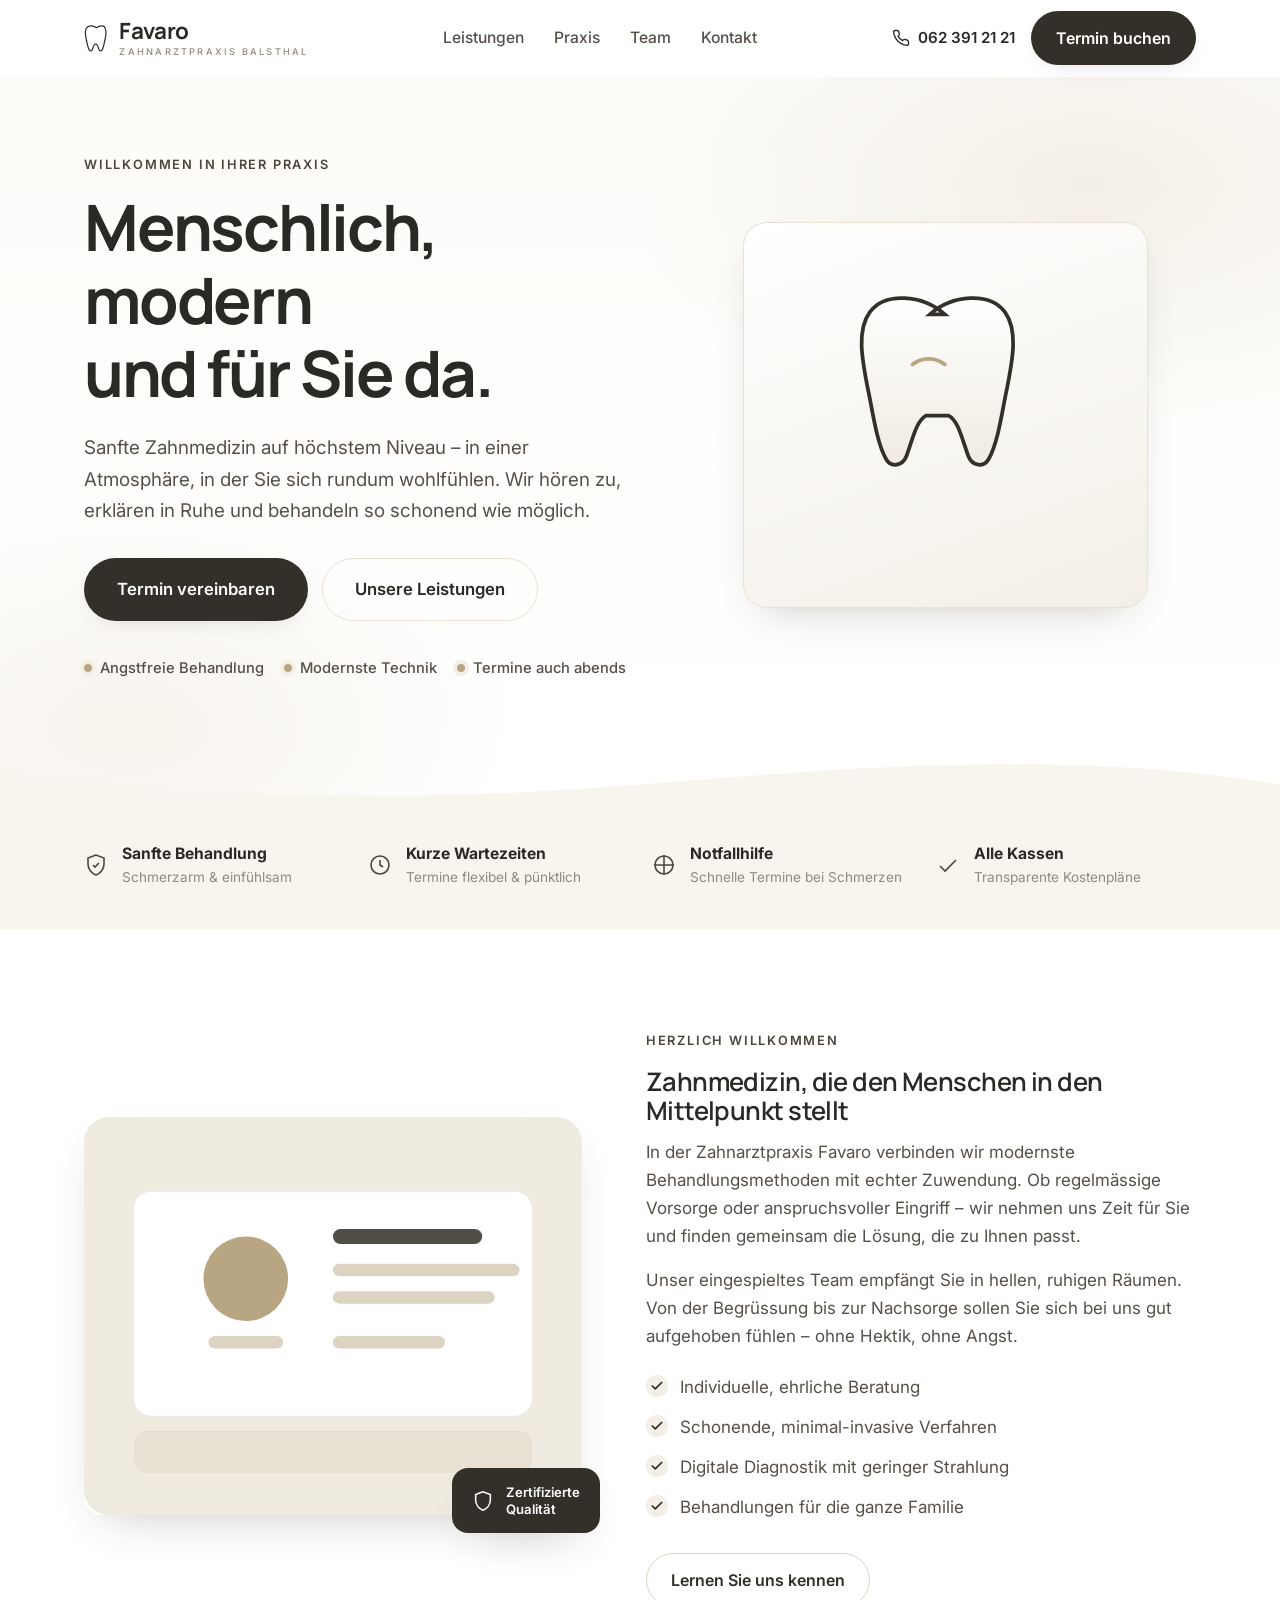
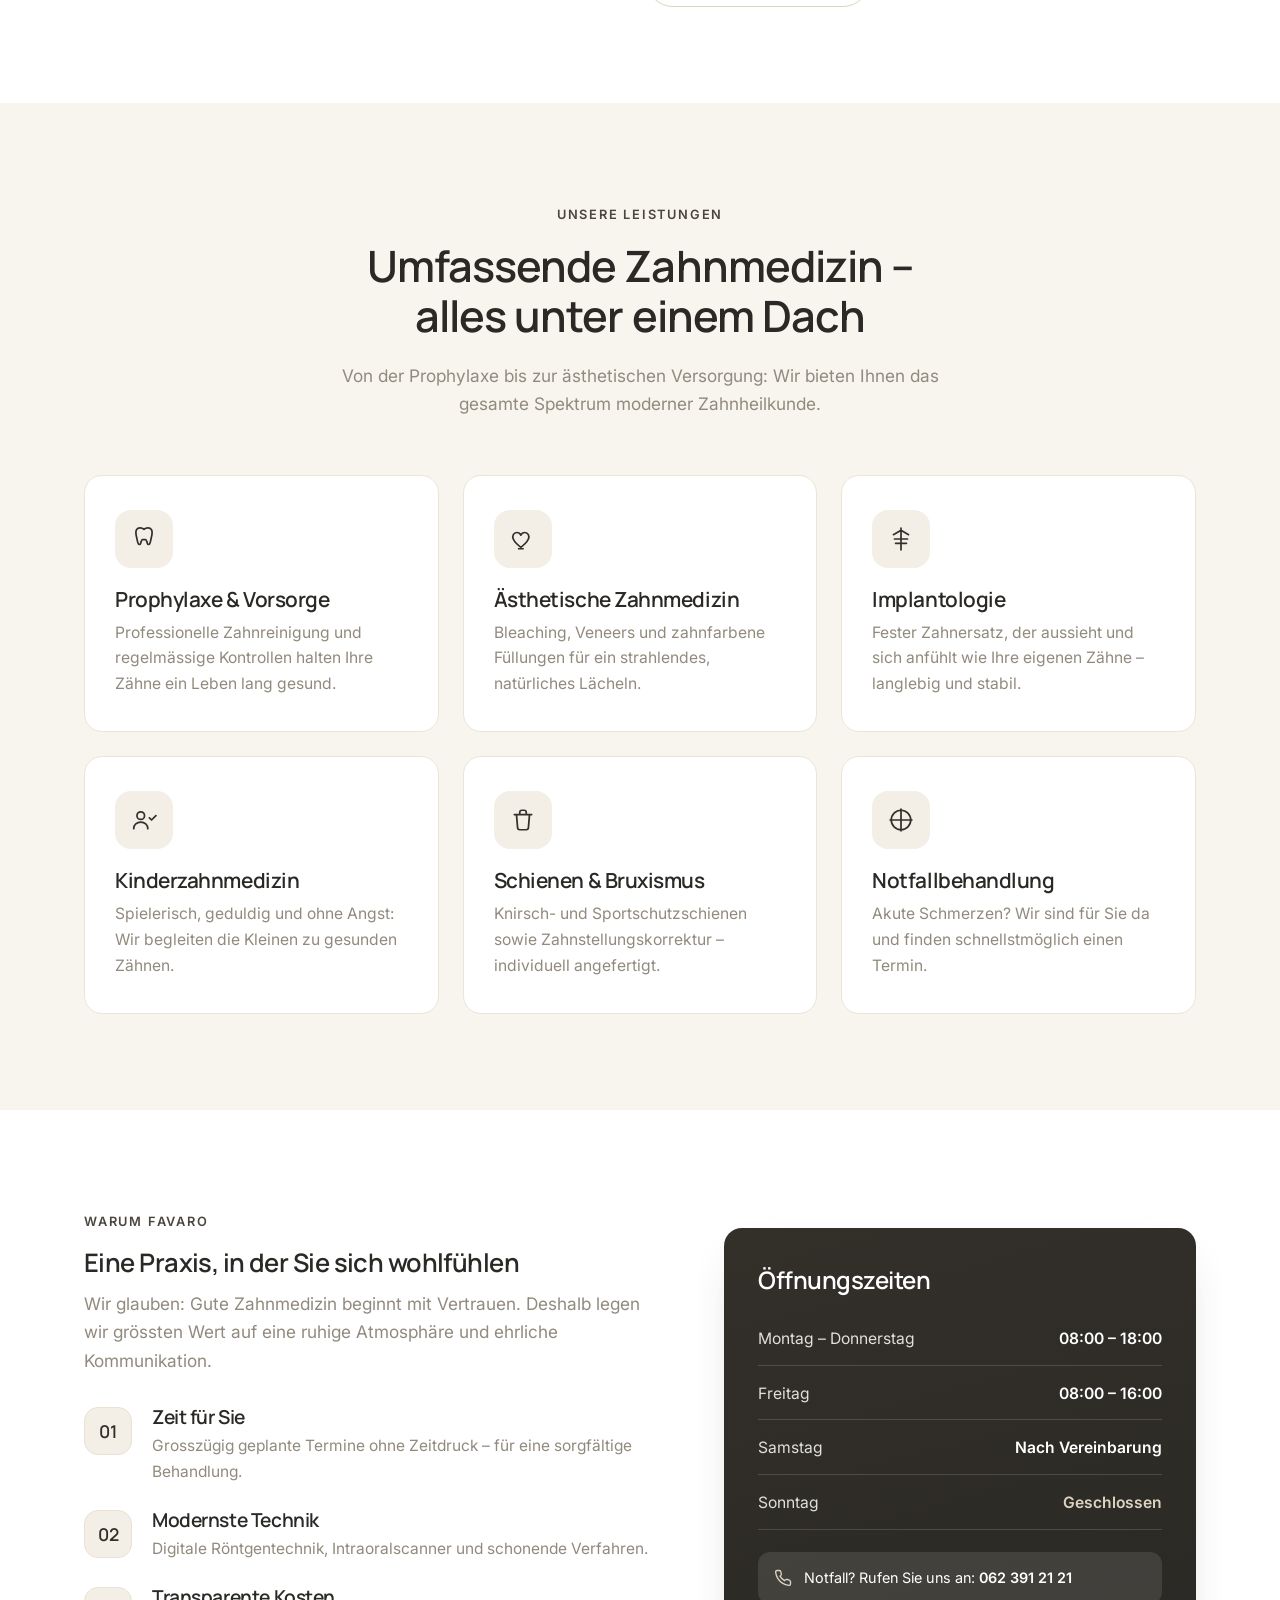
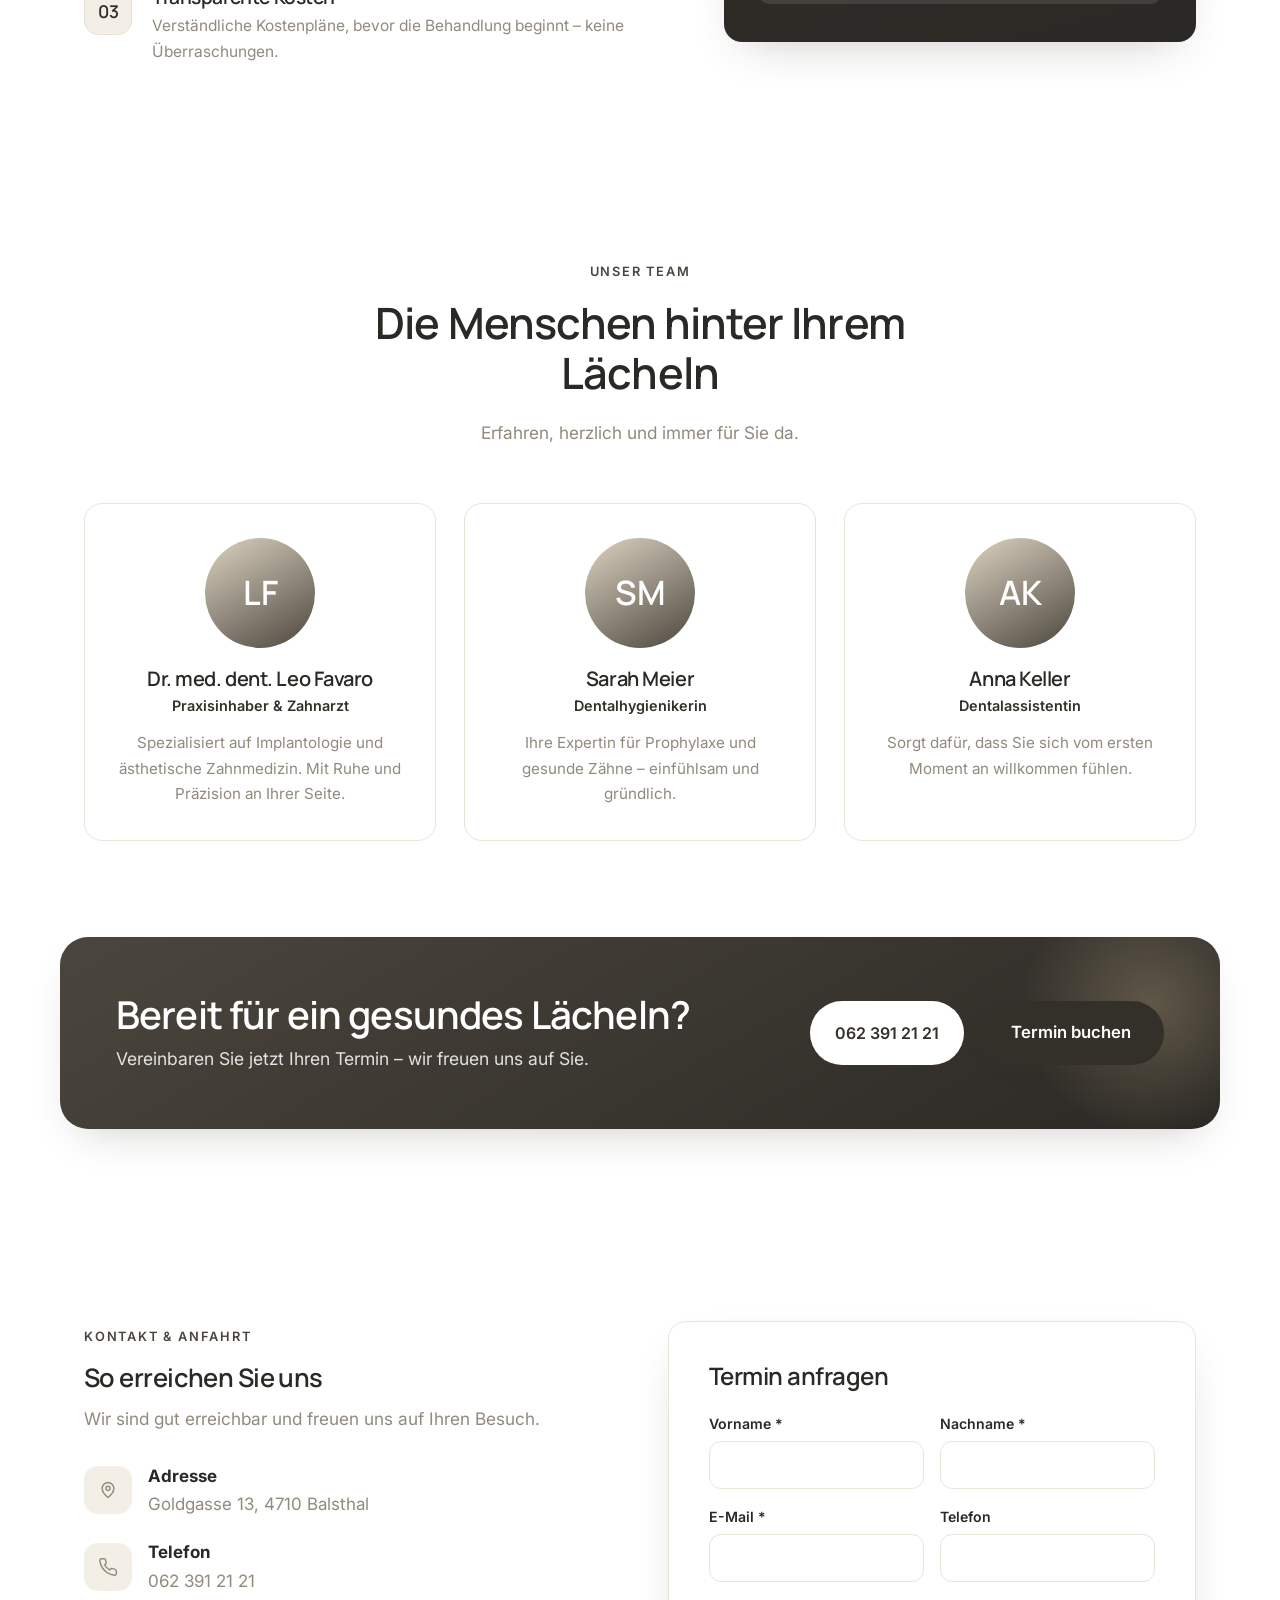
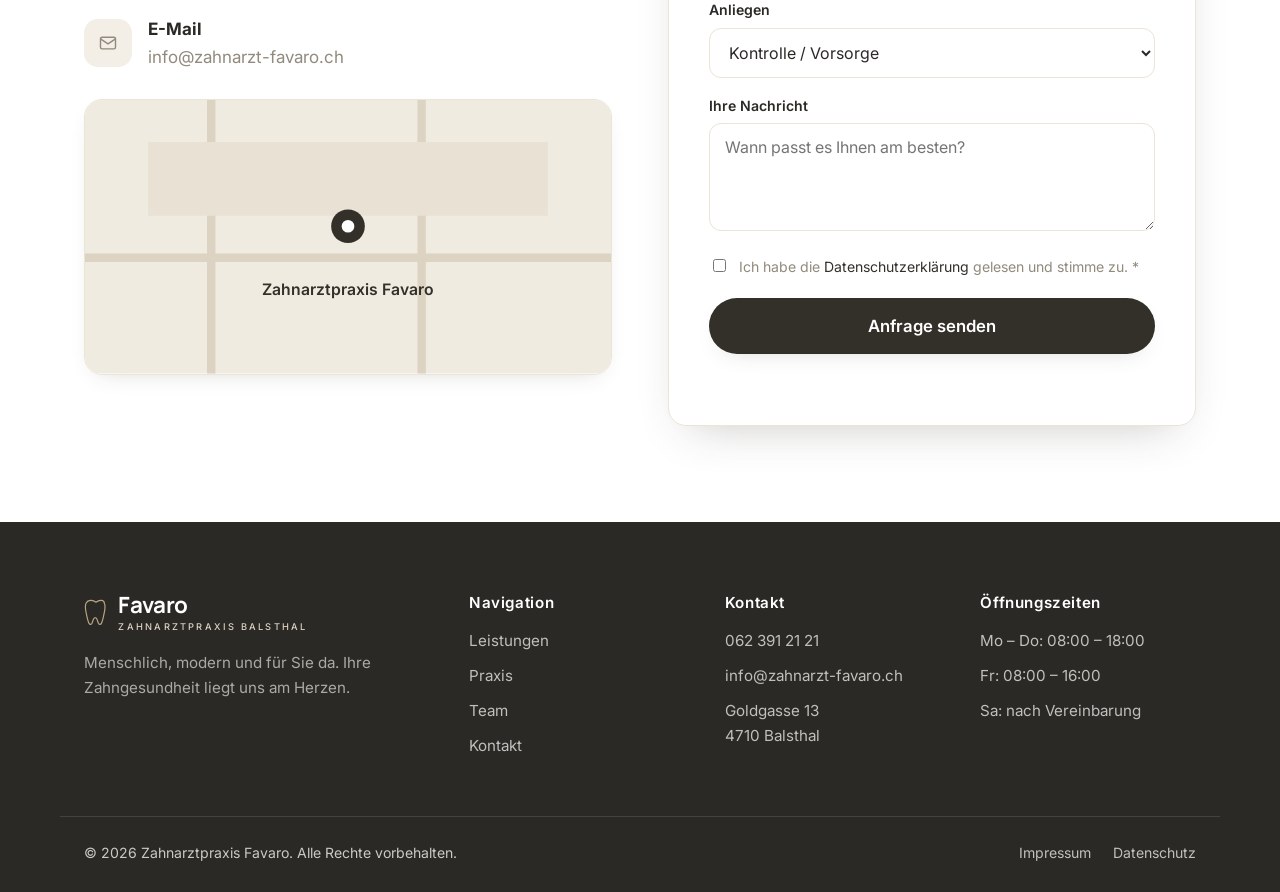
==== commit 2291b635: "Modernize typography, remove marketing-style stats and testimonials - Switch heading font from Fraun" ====
--- a/index.html
+++ b/index.html
@@ -14,7 +14,7 @@
 
   <link rel="preconnect" href="https://fonts.googleapis.com" />
   <link rel="preconnect" href="https://fonts.gstatic.com" crossorigin />
-  <link href="https://fonts.googleapis.com/css2?family=Fraunces:opsz,wght@9..144,400;9..144,500;9..144,600&family=Inter:wght@400;500;600;700&display=swap" rel="stylesheet" />
+  <link href="https://fonts.googleapis.com/css2?family=Manrope:wght@400;500;600;700;800&family=Inter:wght@400;500;600;700&display=swap" rel="stylesheet" />
 
   <link rel="stylesheet" href="css/styles.css" />
   <link rel="icon" href="data:image/svg+xml,%3Csvg xmlns='http://www.w3.org/2000/svg' viewBox='-3 -2 36 38'%3E%3Cpath d='M15 4C11 .8 4.7 1 2.6 5c-2 3.8-.8 9.4.4 14.4.9 3.8 1.7 8.8 3.4 11.6.9 1.5 2.9 1.1 3.6-.5 1-2.6 1.6-6 3.2-6.9h1.6c1.6.9 2.2 4.3 3.2 6.9.7 1.6 2.7 2 3.6.5 1.7-2.8 2.5-7.8 3.4-11.6 1.2-5 2.4-10.6.4-14.4C25.3 1 19 .8 15 4Z' fill='none' stroke='%2333302a' stroke-width='2' stroke-linecap='round' stroke-linejoin='round'/%3E%3C/svg%3E" />
@@ -36,7 +36,6 @@
         <a href="#leistungen">Leistungen</a>
         <a href="#praxis">Praxis</a>
         <a href="#team">Team</a>
-        <a href="#stimmen">Stimmen</a>
         <a href="#kontakt">Kontakt</a>
       </nav>
 
@@ -92,14 +91,6 @@
                 <path fill="none" stroke="#b8a582" stroke-width="3" stroke-linecap="round" d="M74 70c8-6 18-6 26 0"/>
               </svg>
             </div>
-          </div>
-          <div class="hero-card hero-stat hero-stat-1">
-            <strong>4.9<span>/5</span></strong>
-            <span class="hero-stat-label">★ Patientenbewertung</span>
-          </div>
-          <div class="hero-card hero-stat hero-stat-2">
-            <strong>15+</strong>
-            <span class="hero-stat-label">Jahre Erfahrung</span>
           </div>
         </div>
       </div>
@@ -323,34 +314,6 @@
             <span class="team-role">Dentalassistentin</span>
             <p>Sorgt dafür, dass Sie sich vom ersten Moment an willkommen fühlen.</p>
           </article>
-        </div>
-      </div>
-    </section>
-
-    <!-- ===================== TESTIMONIALS ===================== -->
-    <section class="section testimonials" id="stimmen">
-      <div class="container">
-        <div class="section-head reveal">
-          <span class="eyebrow">Patientenstimmen</span>
-          <h2>Das sagen unsere Patientinnen und Patienten</h2>
-        </div>
-
-        <div class="testimonial-grid">
-          <figure class="testimonial reveal">
-            <div class="stars" aria-label="5 von 5 Sternen">★★★★★</div>
-            <blockquote>„Endlich eine Praxis, in der ich keine Angst mehr habe. Alles wird ruhig erklärt und die Behandlung war komplett schmerzfrei."</blockquote>
-            <figcaption><strong>Martina S.</strong><span>Patientin seit 2019</span></figcaption>
-          </figure>
-          <figure class="testimonial reveal">
-            <div class="stars" aria-label="5 von 5 Sternen">★★★★★</div>
-            <blockquote>„Kompetent, freundlich und modern eingerichtet. Mein neues Implantat sitzt perfekt – ich kann die Praxis nur empfehlen."</blockquote>
-            <figcaption><strong>Thomas R.</strong><span>Patient seit 2021</span></figcaption>
-          </figure>
-          <figure class="testimonial reveal">
-            <div class="stars" aria-label="5 von 5 Sternen">★★★★★</div>
-            <blockquote>„Unsere Kinder gehen richtig gerne zum Zahnarzt. Das Team hat ein wunderbares Gespür für die Kleinen."</blockquote>
-            <figcaption><strong>Familie B.</strong><span>Patienten seit 2018</span></figcaption>
-          </figure>
         </div>
       </div>
     </section>
--- a/css/styles.css
+++ b/css/styles.css
@@ -26,7 +26,7 @@
   --bg-soft:  #f8f5ef;
 
   /* Typografie */
-  --font-head: "Fraunces", Georgia, "Times New Roman", serif;
+  --font-head: "Manrope", system-ui, -apple-system, "Segoe UI", sans-serif;
   --font-body: "Inter", system-ui, -apple-system, "Segoe UI", sans-serif;
 
   /* Sonstiges */
@@ -56,10 +56,10 @@
 h1, h2, h3, h4 {
   font-family: var(--font-head);
   color: var(--ink);
-  line-height: 1.12;
-  font-weight: 500;
+  line-height: 1.14;
+  font-weight: 600;
   margin: 0 0 .5em;
-  letter-spacing: -.01em;
+  letter-spacing: -.022em;
 }
 p { margin: 0 0 1rem; }
 ul { margin: 0; padding: 0; list-style: none; }
@@ -118,8 +118,8 @@
 .logo-mark { display: flex; align-items: center; color: var(--teal-700); }
 .logo-text { display: flex; flex-direction: column; line-height: 1; }
 .logo-text strong {
-  font-family: var(--font-head); font-size: 1.42rem; font-weight: 500;
-  letter-spacing: .01em; color: var(--ink);
+  font-family: var(--font-head); font-size: 1.4rem; font-weight: 700;
+  letter-spacing: -.02em; color: var(--ink);
 }
 .logo-tag {
   font-family: var(--font-body); font-size: .58rem; font-weight: 500;
@@ -162,7 +162,7 @@
 }
 .hero-inner { display: grid; grid-template-columns: 1.05fr .95fr; align-items: center; gap: 56px; }
 .hero-content { max-width: 560px; }
-.hero h1 { font-size: clamp(2.5rem, 5.5vw, 4.1rem); font-weight: 600; margin-bottom: .35em; }
+.hero h1 { font-size: clamp(2.5rem, 5.5vw, 4rem); font-weight: 700; letter-spacing: -.035em; margin-bottom: .35em; }
 .hero-lead { font-size: 1.18rem; color: var(--body); margin-bottom: 2rem; }
 .hero-actions { display: flex; flex-wrap: wrap; gap: 14px; margin-bottom: 2.2rem; }
 .hero-badges { display: flex; flex-wrap: wrap; gap: 20px; }
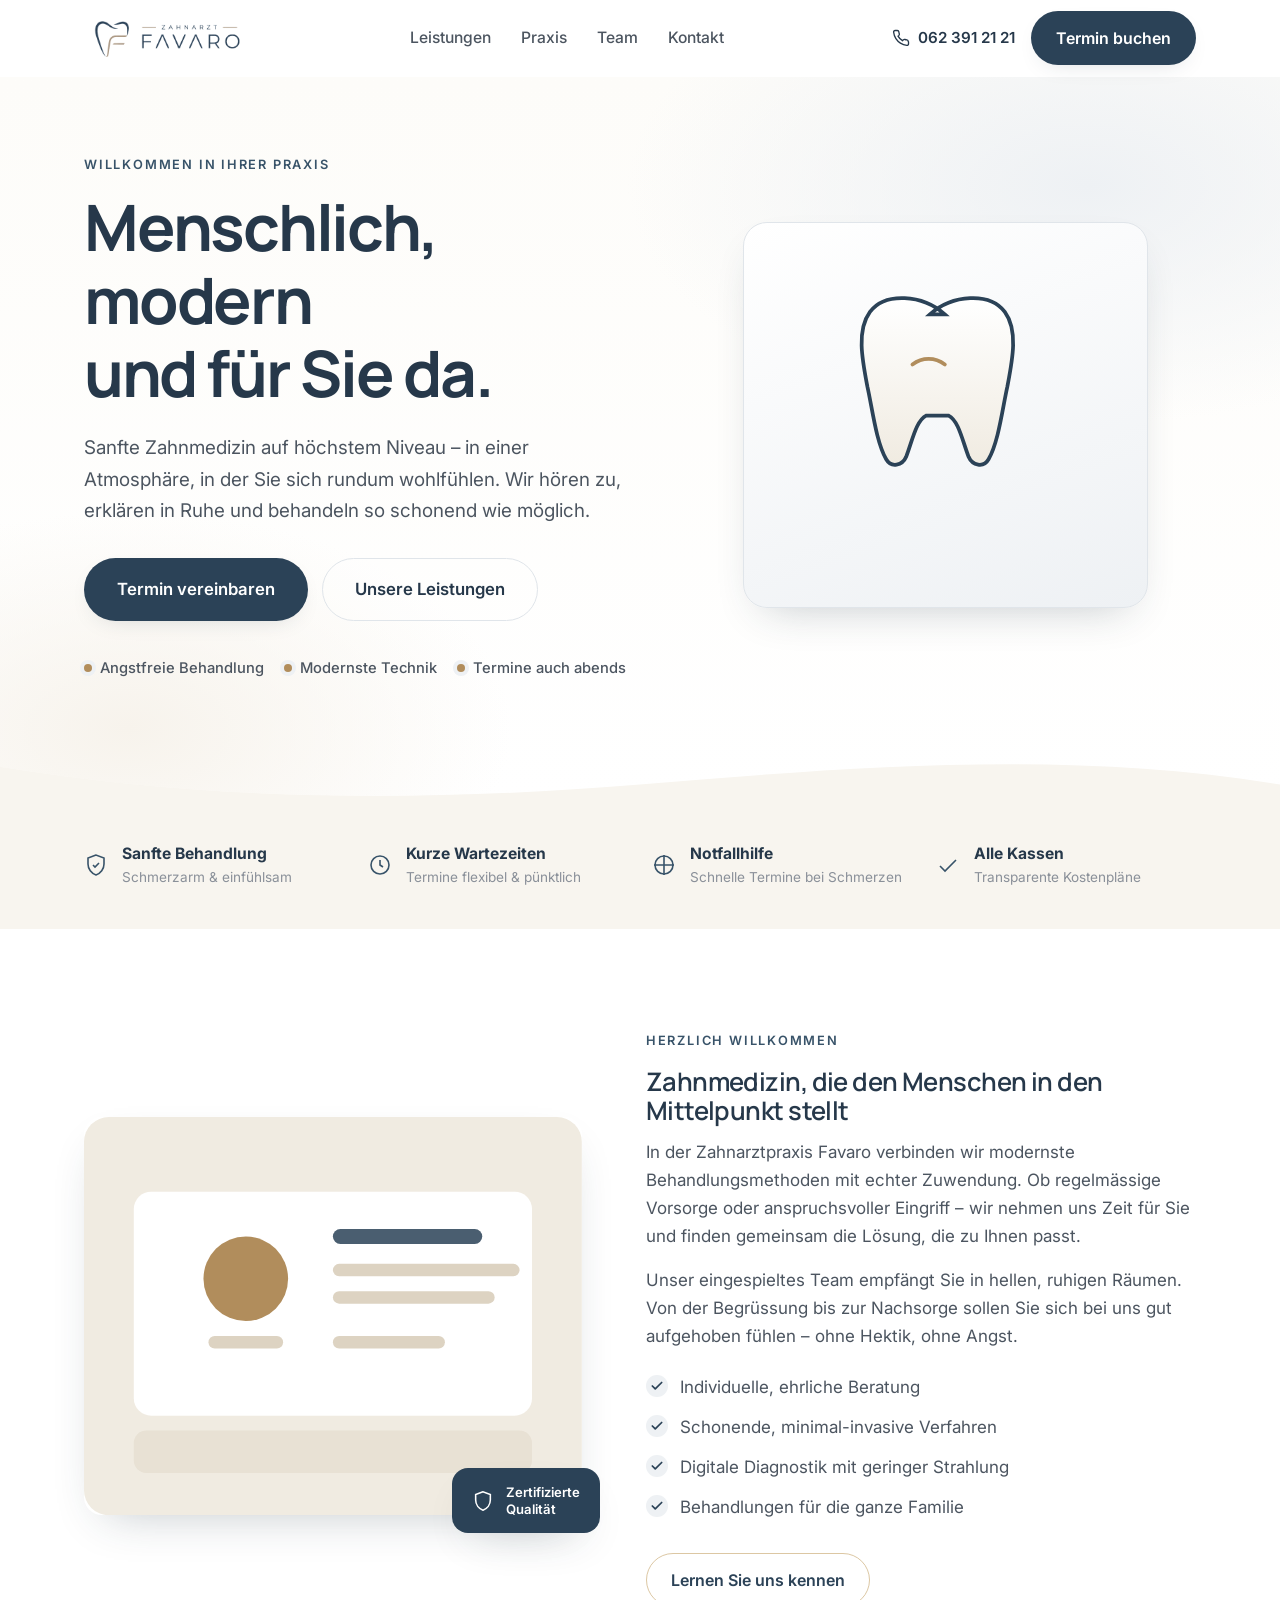
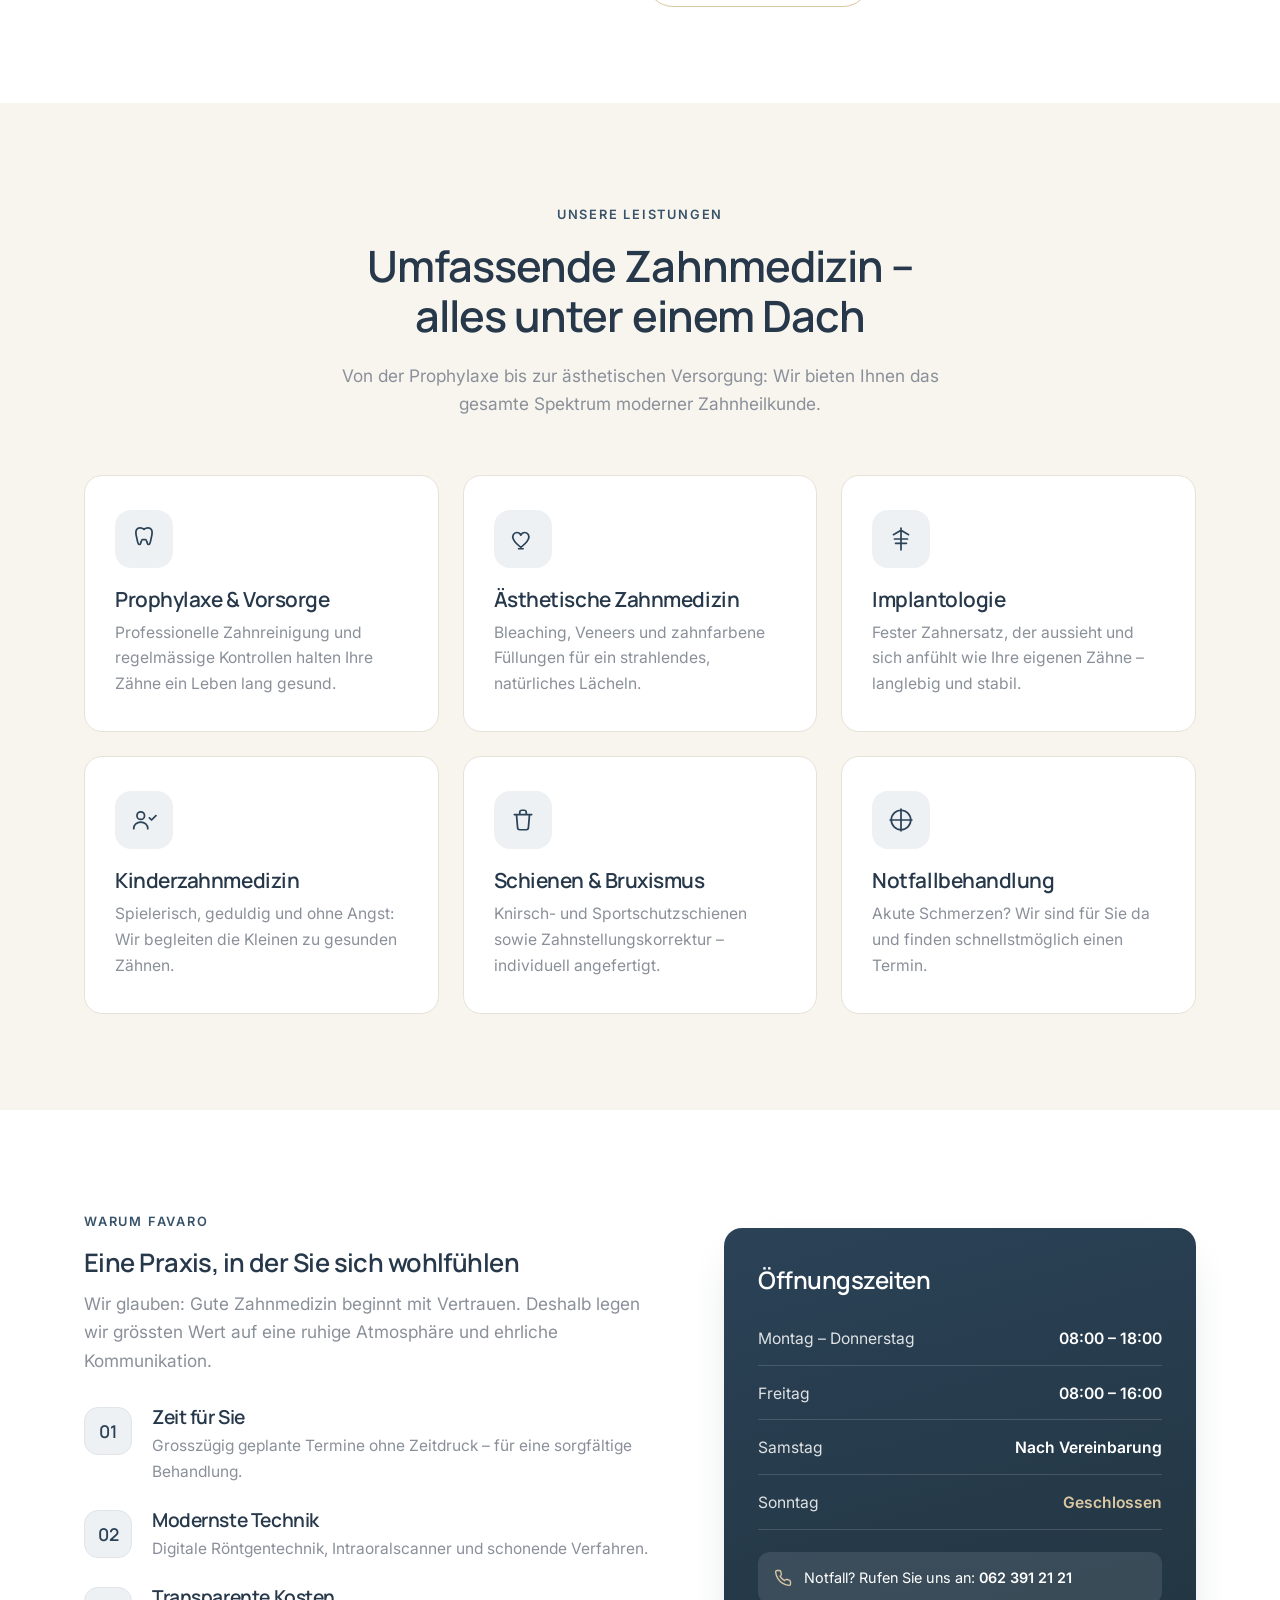
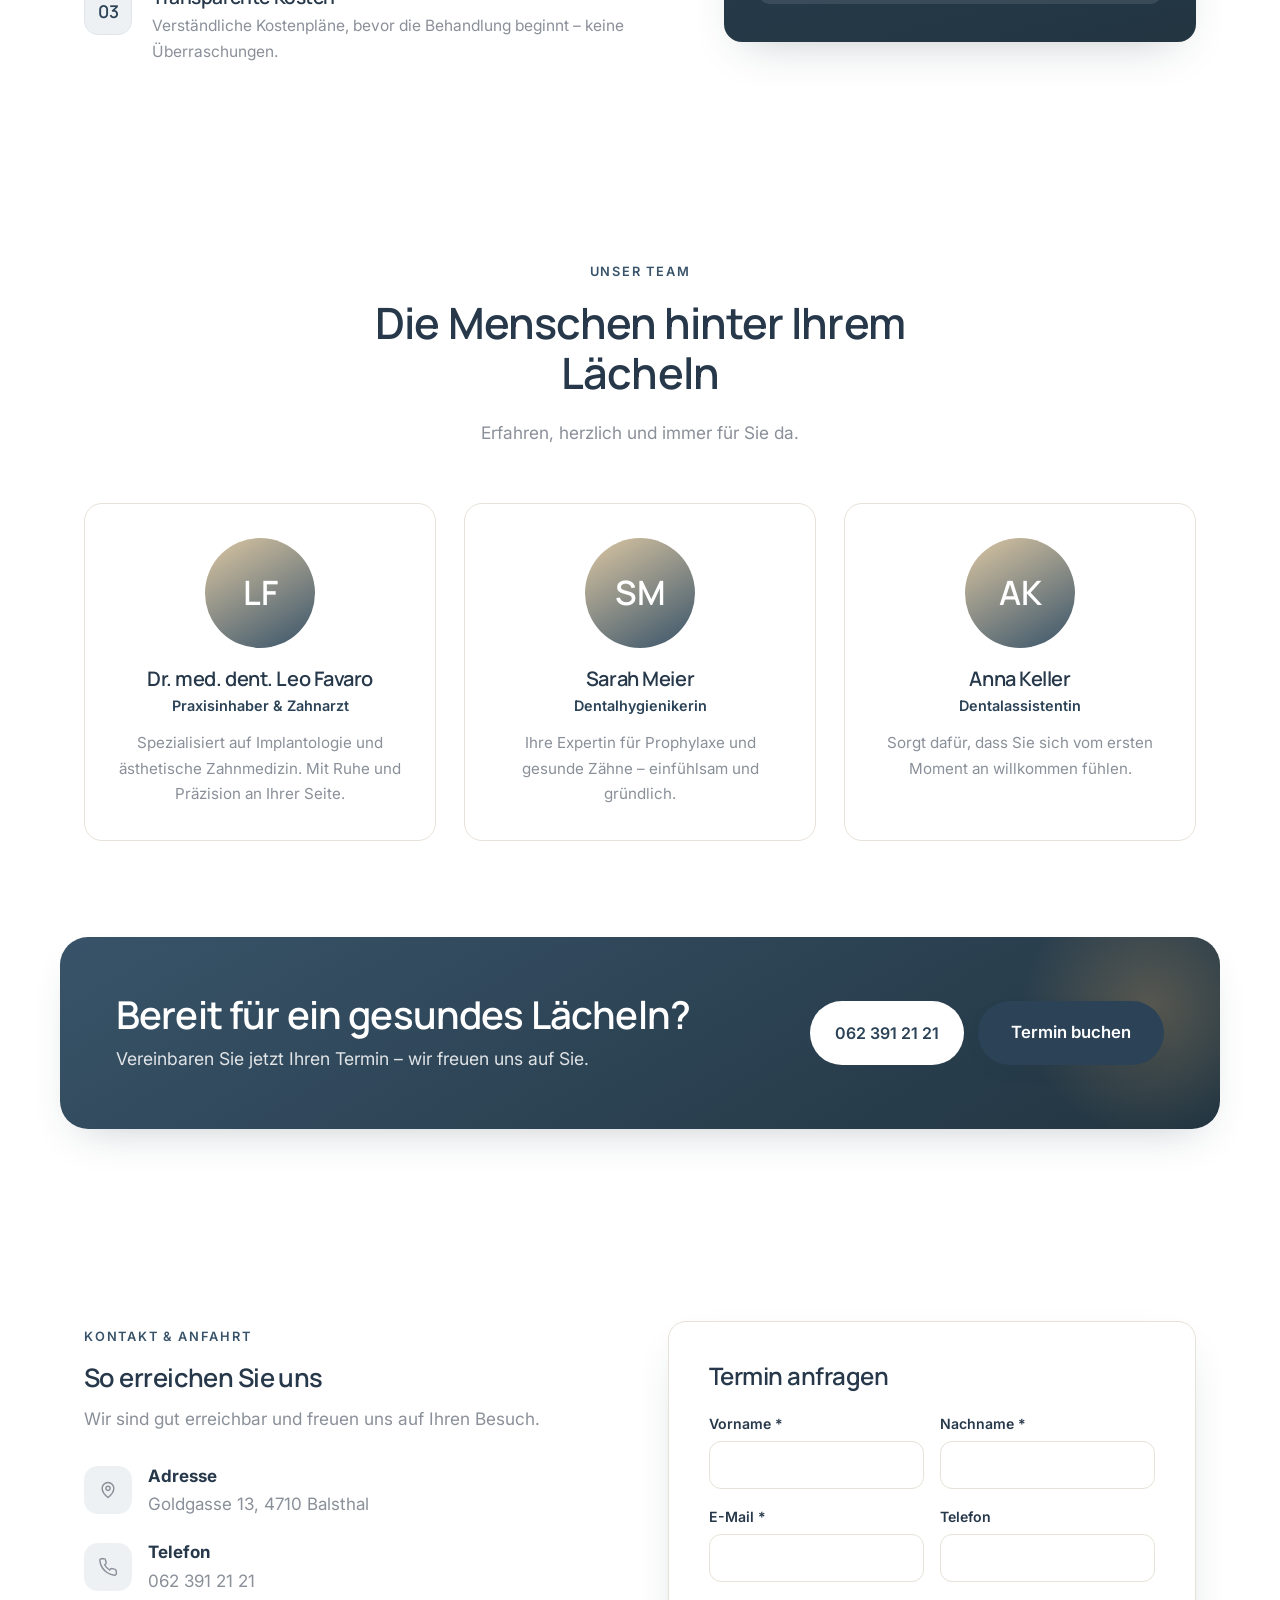
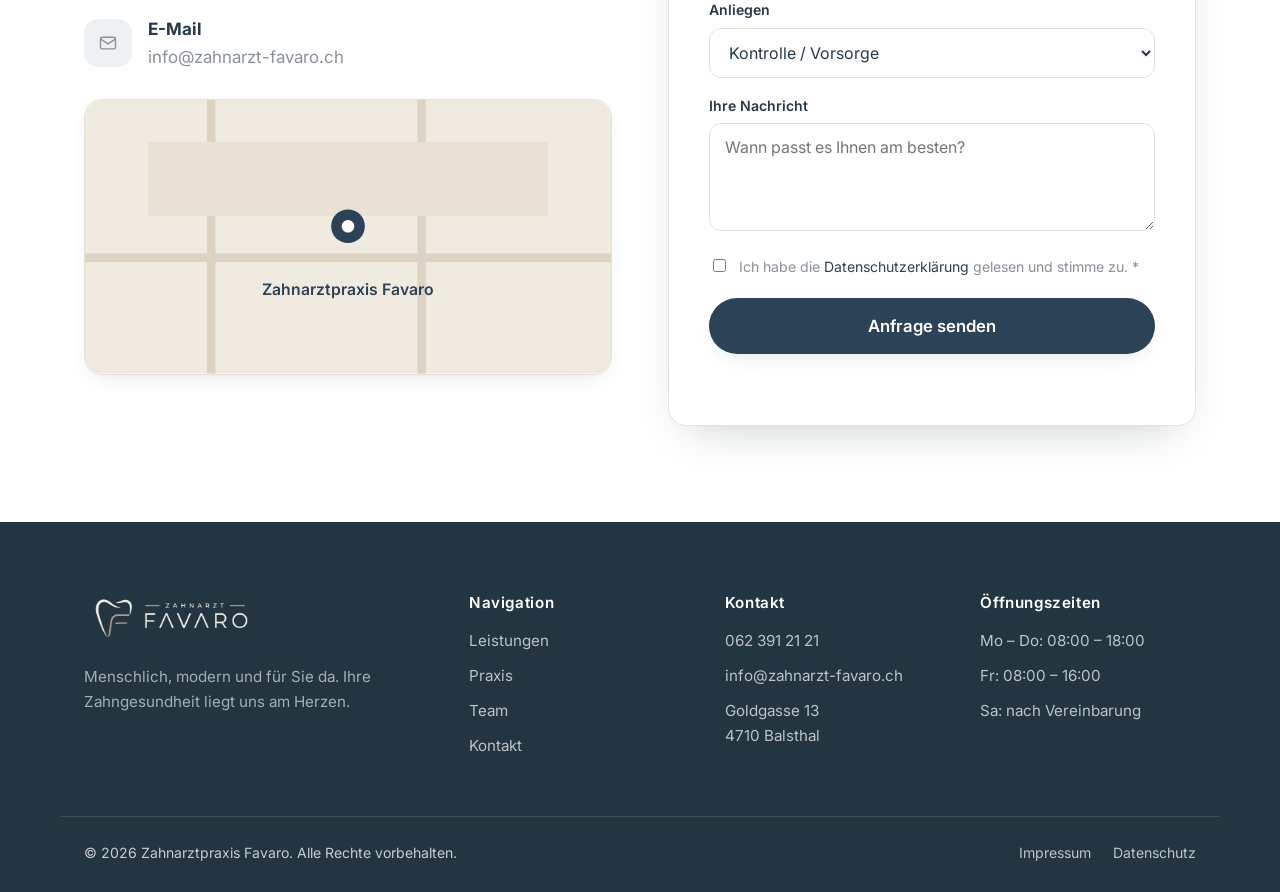
==== commit 69ad0fcd: "Use provided Favaro logo; align site palette to navy & gold - Add real logo assets (tooth+F mark, wo" ====
--- a/index.html
+++ b/index.html
@@ -5,7 +5,7 @@
   <meta name="viewport" content="width=device-width, initial-scale=1.0" />
   <title>Zahnarztpraxis Favaro – Menschlich, modern, für Sie da</title>
   <meta name="description" content="Zahnarztpraxis Favaro: Sanfte Zahnmedizin auf höchstem Niveau. Prophylaxe, Ästhetik, Implantologie, Kinderzahnmedizin und Notfallversorgung in angenehmer Atmosphäre." />
-  <meta name="theme-color" content="#33302a" />
+  <meta name="theme-color" content="#2b4257" />
 
   <!-- Open Graph -->
   <meta property="og:title" content="Zahnarztpraxis Favaro" />
@@ -17,19 +17,15 @@
   <link href="https://fonts.googleapis.com/css2?family=Manrope:wght@400;500;600;700;800&family=Inter:wght@400;500;600;700&display=swap" rel="stylesheet" />
 
   <link rel="stylesheet" href="css/styles.css" />
-  <link rel="icon" href="data:image/svg+xml,%3Csvg xmlns='http://www.w3.org/2000/svg' viewBox='-3 -2 36 38'%3E%3Cpath d='M15 4C11 .8 4.7 1 2.6 5c-2 3.8-.8 9.4.4 14.4.9 3.8 1.7 8.8 3.4 11.6.9 1.5 2.9 1.1 3.6-.5 1-2.6 1.6-6 3.2-6.9h1.6c1.6.9 2.2 4.3 3.2 6.9.7 1.6 2.7 2 3.6.5 1.7-2.8 2.5-7.8 3.4-11.6 1.2-5 2.4-10.6.4-14.4C25.3 1 19 .8 15 4Z' fill='none' stroke='%2333302a' stroke-width='2' stroke-linecap='round' stroke-linejoin='round'/%3E%3C/svg%3E" />
+  <link rel="icon" type="image/png" href="assets/logo-mark.png" />
 </head>
 <body>
   <!-- ===================== HEADER ===================== -->
   <header class="site-header" id="top">
     <div class="container header-inner">
-      <a href="#top" class="logo" aria-label="Zahnarztpraxis Favaro Startseite">
-        <span class="logo-mark" aria-hidden="true">
-          <svg viewBox="0 0 30 34" width="25" height="29" fill="none" stroke="currentColor" stroke-width="1.5" stroke-linecap="round" stroke-linejoin="round">
-            <path d="M15 4C11 .8 4.7 1 2.6 5c-2 3.8-.8 9.4.4 14.4.9 3.8 1.7 8.8 3.4 11.6.9 1.5 2.9 1.1 3.6-.5 1-2.6 1.6-6 3.2-6.9h1.6c1.6.9 2.2 4.3 3.2 6.9.7 1.6 2.7 2 3.6.5 1.7-2.8 2.5-7.8 3.4-11.6 1.2-5 2.4-10.6.4-14.4C25.3 1 19 .8 15 4Z"/>
-          </svg>
-        </span>
-        <span class="logo-text"><strong>Favaro</strong><span class="logo-tag">Zahnarztpraxis Balsthal</span></span>
+      <a href="#top" class="logo" aria-label="Zahnarzt Favaro Startseite">
+        <img class="logo-mark-img" src="assets/logo-mark.png" alt="" aria-hidden="true" />
+        <img class="logo-word-img" src="assets/logo-wordmark.png" alt="Zahnarzt Favaro" />
       </a>
 
       <nav class="main-nav" id="main-nav" aria-label="Hauptnavigation">
@@ -87,8 +83,8 @@
                     <stop offset="100%" stop-color="#f0ebe1"/>
                   </linearGradient>
                 </defs>
-                <path fill="url(#toothGrad)" stroke="#33302a" stroke-width="3" d="M100 30c-18-16-48-18-60-2-11 15-6 39-2 60 4 18 7 44 15 58 4 7 13 5 16-2 5-13 8-29 16-33h18c8 4 11 20 16 33 3 7 12 9 16 2 8-14 11-40 15-58 4-21 9-45-2-60-12-16-42-14-60 2Z"/>
-                <path fill="none" stroke="#b8a582" stroke-width="3" stroke-linecap="round" d="M74 70c8-6 18-6 26 0"/>
+                <path fill="url(#toothGrad)" stroke="#2b4257" stroke-width="3" d="M100 30c-18-16-48-18-60-2-11 15-6 39-2 60 4 18 7 44 15 58 4 7 13 5 16-2 5-13 8-29 16-33h18c8 4 11 20 16 33 3 7 12 9 16 2 8-14 11-40 15-58 4-21 9-45-2-60-12-16-42-14-60 2Z"/>
+                <path fill="none" stroke="#b18d5c" stroke-width="3" stroke-linecap="round" d="M74 70c8-6 18-6 26 0"/>
               </svg>
             </div>
           </div>
@@ -129,9 +125,9 @@
             <svg viewBox="0 0 400 320" width="100%" height="100%" role="img" aria-label="Illustration Praxisraum">
               <rect width="400" height="320" rx="20" fill="#f0ebe1"/>
               <rect x="40" y="60" width="320" height="180" rx="14" fill="#ffffff"/>
-              <circle cx="130" cy="130" r="34" fill="#b8a582"/>
+              <circle cx="130" cy="130" r="34" fill="#b18d5c"/>
               <rect x="100" y="176" width="60" height="10" rx="5" fill="#ddd3c2"/>
-              <rect x="200" y="90" width="120" height="12" rx="6" fill="#33302a" opacity=".85"/>
+              <rect x="200" y="90" width="120" height="12" rx="6" fill="#2b4257" opacity=".85"/>
               <rect x="200" y="118" width="150" height="10" rx="5" fill="#ddd3c2"/>
               <rect x="200" y="140" width="130" height="10" rx="5" fill="#ddd3c2"/>
               <rect x="200" y="176" width="90" height="10" rx="5" fill="#ddd3c2"/>
@@ -360,9 +356,9 @@
               <rect width="500" height="260" fill="#f0ebe1"/>
               <path d="M0 150h500M120 0v260M320 0v260" stroke="#ddd3c2" stroke-width="8"/>
               <path d="M60 40h380v70H60Z" fill="#e8e1d4"/>
-              <circle cx="250" cy="120" r="16" fill="#33302a"/>
+              <circle cx="250" cy="120" r="16" fill="#2b4257"/>
               <circle cx="250" cy="120" r="6" fill="#fff"/>
-              <text x="250" y="185" text-anchor="middle" fill="#33302a" font-family="Inter, sans-serif" font-size="15" font-weight="600">Zahnarztpraxis Favaro</text>
+              <text x="250" y="185" text-anchor="middle" fill="#2b4257" font-family="Inter, sans-serif" font-size="15" font-weight="600">Zahnarztpraxis Favaro</text>
             </svg>
           </div>
         </div>
@@ -422,10 +418,8 @@
     <div class="container footer-grid">
       <div class="footer-brand">
         <a href="#top" class="logo logo-light">
-          <span class="logo-mark" aria-hidden="true">
-            <svg viewBox="0 0 30 34" width="24" height="27" fill="none" stroke="currentColor" stroke-width="1.5" stroke-linecap="round" stroke-linejoin="round"><path d="M15 4C11 .8 4.7 1 2.6 5c-2 3.8-.8 9.4.4 14.4.9 3.8 1.7 8.8 3.4 11.6.9 1.5 2.9 1.1 3.6-.5 1-2.6 1.6-6 3.2-6.9h1.6c1.6.9 2.2 4.3 3.2 6.9.7 1.6 2.7 2 3.6.5 1.7-2.8 2.5-7.8 3.4-11.6 1.2-5 2.4-10.6.4-14.4C25.3 1 19 .8 15 4Z"/></svg>
-          </span>
-          <span class="logo-text"><strong>Favaro</strong><span class="logo-tag">Zahnarztpraxis Balsthal</span></span>
+          <img class="logo-mark-img" src="assets/logo-mark-light.png" alt="" aria-hidden="true" />
+          <img class="logo-word-img" src="assets/logo-wordmark-light.png" alt="Zahnarzt Favaro" />
         </a>
         <p>Menschlich, modern und für Sie da. Ihre Zahngesundheit liegt uns am Herzen.</p>
       </div>
--- a/css/styles.css
+++ b/css/styles.css
@@ -4,22 +4,22 @@
    ============================================================ */
 
 :root {
-  /* Farben – Creme, warmes Anthrazit & Champagner (schlicht & edel) */
-  --teal-900: #2b2925;   /* warmes Anthrazit – dunkle Flächen */
-  --teal-700: #33302a;   /* Anthrazit – Primärfarbe, Buttons */
-  --teal-600: #4b463d;   /* Graphit – Hover, Eyebrow */
-  --teal-400: #b8a582;   /* Champagner/Stein – Akzent, Fokus */
-  --teal-300: #ddd3c2;   /* heller Stein – Akzent */
-  --teal-50:  #f3efe7;   /* Creme – weiche Icon-Flächen */
-  --teal-100: #e8e1d4;   /* helle Linie */
+  /* Farben – Navy, Gold & Creme (passend zum Logo) */
+  --teal-900: #223541;   /* dunkles Navy – dunkle Flächen */
+  --teal-700: #2b4257;   /* Navy – Primärfarbe, Buttons */
+  --teal-600: #385369;   /* helleres Navy – Hover */
+  --teal-400: #b18d5c;   /* Gold – Akzent, Fokus */
+  --teal-300: #dcc7a3;   /* helles Gold – Akzent */
+  --teal-50:  #eef1f4;   /* zartes Blaugrau – weiche Icon-Flächen */
+  --teal-100: #e0e5ea;   /* helle kühle Linie */
 
   --sand:     #f6f2ec;
-  --amber:    #bfa257;   /* gedämpftes Gold – Sterne */
-
-  --ink:      #2b2925;   /* warmes Anthrazit – Überschriften */
-  --body:     #565049;   /* warmes Graubraun – Fließtext */
-  --muted:    #918a7d;   /* weiches Taupe-Grau */
-  --line:     #ebe4d8;
+  --amber:    #b18d5c;   /* Gold – Sterne */
+
+  --ink:      #26384a;   /* Navy – Überschriften */
+  --body:     #4c5560;   /* Schiefergrau – Fließtext */
+  --muted:    #8a9099;   /* gedämpftes Schiefergrau */
+  --line:     #e7e2d7;   /* warme Haarlinie */
 
   --white:    #ffffff;
   --bg:       #ffffff;
@@ -32,8 +32,8 @@
   /* Sonstiges */
   --radius:   18px;
   --radius-sm: 12px;
-  --shadow:   0 18px 45px -22px rgba(55, 50, 40, .30);
-  --shadow-sm: 0 8px 24px -14px rgba(55, 50, 40, .25);
+  --shadow:   0 18px 45px -22px rgba(34, 53, 65, .30);
+  --shadow-sm: 0 8px 24px -14px rgba(34, 53, 65, .25);
   --maxw:     1160px;
   --ease:     cubic-bezier(.4, 0, .2, 1);
 }
@@ -113,18 +113,10 @@
 .site-header.scrolled { border-color: var(--line); box-shadow: 0 8px 30px -20px rgba(0,0,0,.25); }
 .header-inner { display: flex; align-items: center; justify-content: space-between; gap: 24px; height: 76px; }
 
-.logo { display: inline-flex; align-items: center; gap: .65rem; text-decoration: none; }
+.logo { display: inline-flex; align-items: center; gap: 12px; text-decoration: none; }
 .logo:hover { text-decoration: none; }
-.logo-mark { display: flex; align-items: center; color: var(--teal-700); }
-.logo-text { display: flex; flex-direction: column; line-height: 1; }
-.logo-text strong {
-  font-family: var(--font-head); font-size: 1.4rem; font-weight: 700;
-  letter-spacing: -.02em; color: var(--ink);
-}
-.logo-tag {
-  font-family: var(--font-body); font-size: .58rem; font-weight: 500;
-  letter-spacing: .24em; text-transform: uppercase; color: var(--muted); margin-top: 5px;
-}
+.logo-mark-img { height: 44px; width: auto; display: block; }
+.logo-word-img { height: 32px; width: auto; display: block; }
 
 .main-nav { display: flex; gap: 30px; }
 .main-nav a {
@@ -212,7 +204,7 @@
 .check-list li::before {
   content: ""; position: absolute; left: 0; top: 2px; width: 22px; height: 22px;
   border-radius: 50%; background: var(--teal-50);
-  background-image: url("data:image/svg+xml,%3Csvg xmlns='http://www.w3.org/2000/svg' width='14' height='14' viewBox='0 0 24 24' fill='none' stroke='%2333302a' stroke-width='3' stroke-linecap='round' stroke-linejoin='round'%3E%3Cpath d='M20 6 9 17l-5-5'/%3E%3C/svg%3E");
+  background-image: url("data:image/svg+xml,%3Csvg xmlns='http://www.w3.org/2000/svg' width='14' height='14' viewBox='0 0 24 24' fill='none' stroke='%232b4257' stroke-width='3' stroke-linecap='round' stroke-linejoin='round'%3E%3Cpath d='M20 6 9 17l-5-5'/%3E%3C/svg%3E");
   background-repeat: no-repeat; background-position: center;
 }
 
@@ -308,7 +300,7 @@
 }
 .cta-inner::before {
   content: ""; position: absolute; right: -60px; top: -60px; width: 260px; height: 260px;
-  background: radial-gradient(circle, rgba(184,165,130,.35), transparent 70%);
+  background: radial-gradient(circle, rgba(177,141,92,.35), transparent 70%);
 }
 .cta-inner h2 { color: #fff; font-size: clamp(1.7rem, 3.5vw, 2.4rem); margin-bottom: .2em; }
 .cta-inner p { color: rgba(255,255,255,.85); margin: 0; font-size: 1.1rem; }
@@ -352,9 +344,8 @@
 /* ---------- Footer ---------- */
 .site-footer { background: var(--teal-900); color: rgba(255,255,255,.75); padding: 72px 0 28px; margin-top: 0; }
 .footer-grid { display: grid; grid-template-columns: 1.6fr 1fr 1fr 1fr; gap: 40px; padding-bottom: 48px; }
-.logo-light .logo-mark { color: var(--teal-400); }
-.logo-light .logo-text strong { color: #fff; }
-.logo-light .logo-tag { color: var(--teal-300); }
+.footer-brand .logo-mark-img { height: 46px; }
+.footer-brand .logo-word-img { height: 34px; }
 .footer-brand p { margin-top: 16px; max-width: 300px; font-size: .95rem; color: rgba(255,255,255,.6); }
 .footer-col h4 { color: #fff; font-family: var(--font-body); font-size: .95rem; letter-spacing: .04em; margin-bottom: 16px; }
 .footer-col a, .footer-col span { display: block; color: rgba(255,255,255,.7); font-size: .95rem; margin-bottom: 10px; text-decoration: none; }
@@ -372,7 +363,7 @@
   position: fixed; right: 18px; bottom: 18px; z-index: 40; display: none;
   align-items: center; gap: 8px; background: var(--teal-700); color: #fff;
   padding: 13px 20px; border-radius: 999px; font-weight: 600; text-decoration: none;
-  box-shadow: 0 12px 30px -8px rgba(43,41,37,.5);
+  box-shadow: 0 12px 30px -8px rgba(34,53,65,.5);
 }
 .fab:hover { text-decoration: none; }
 
